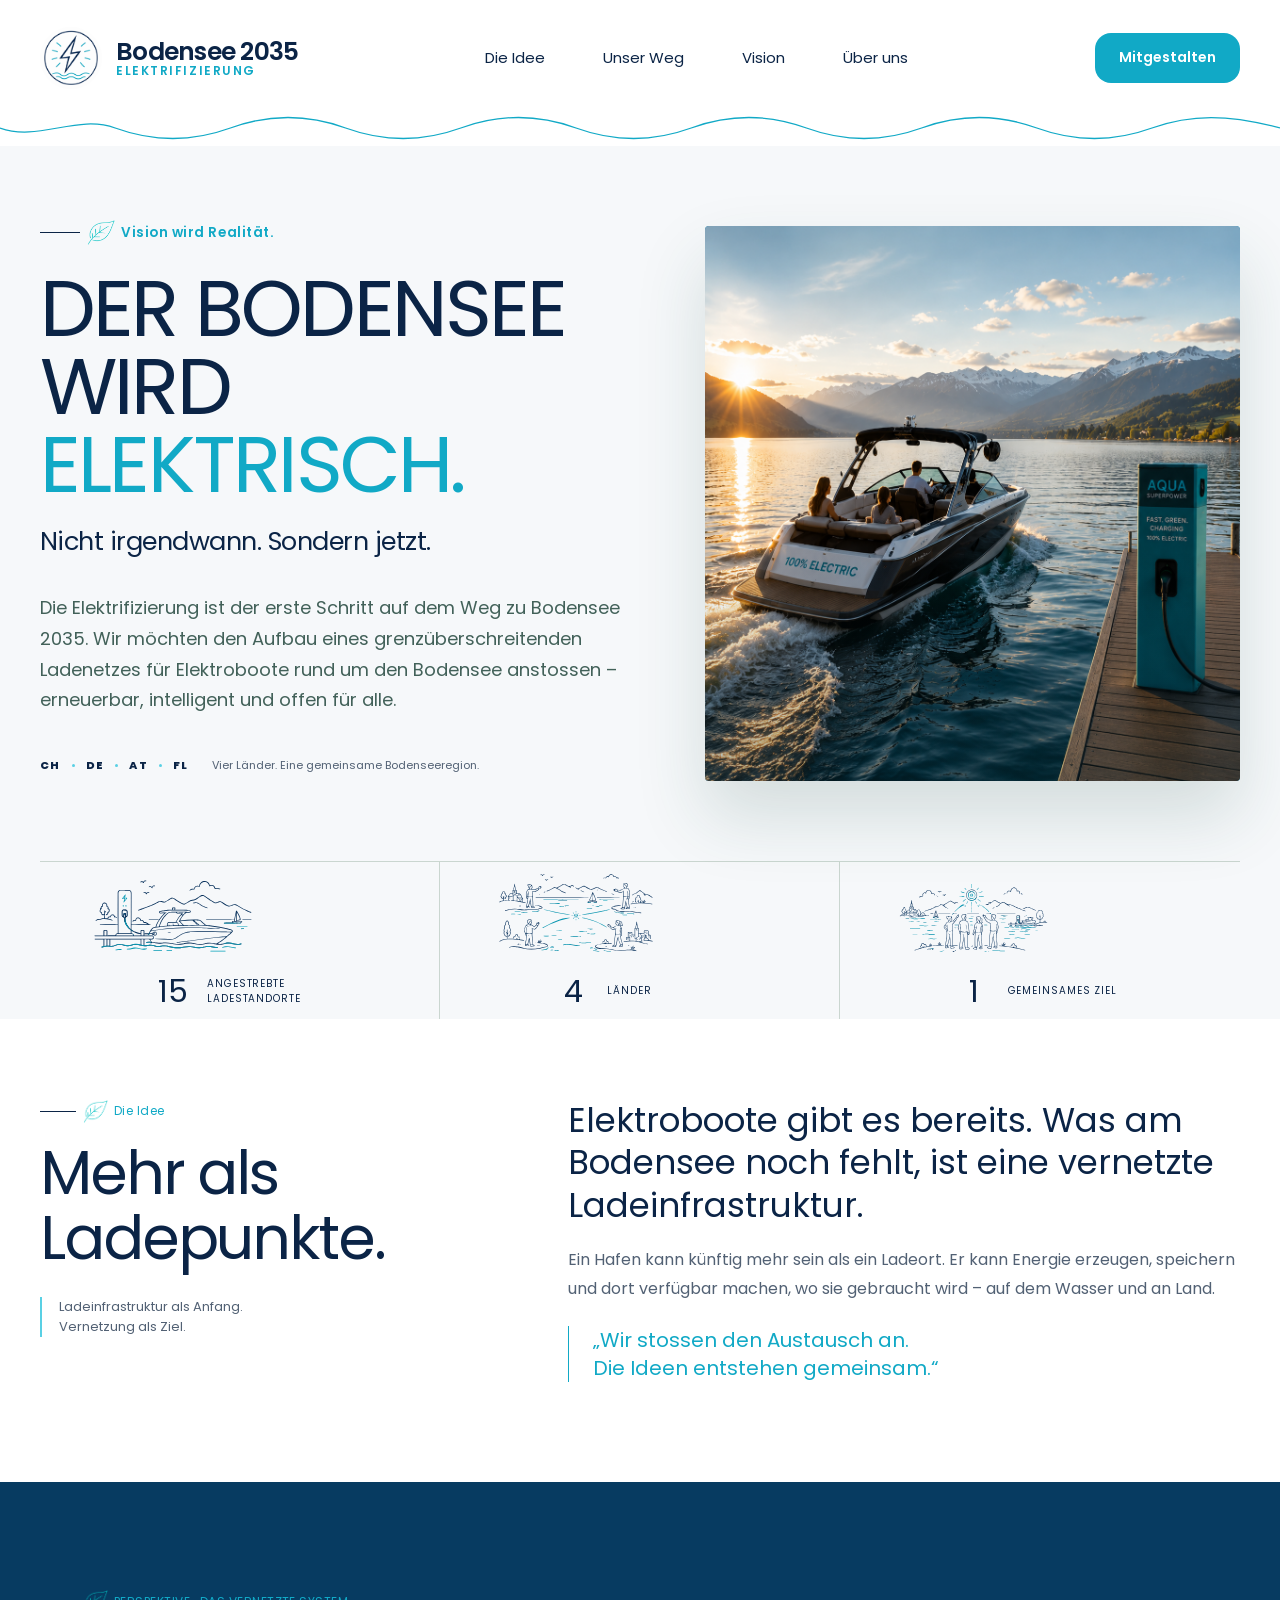
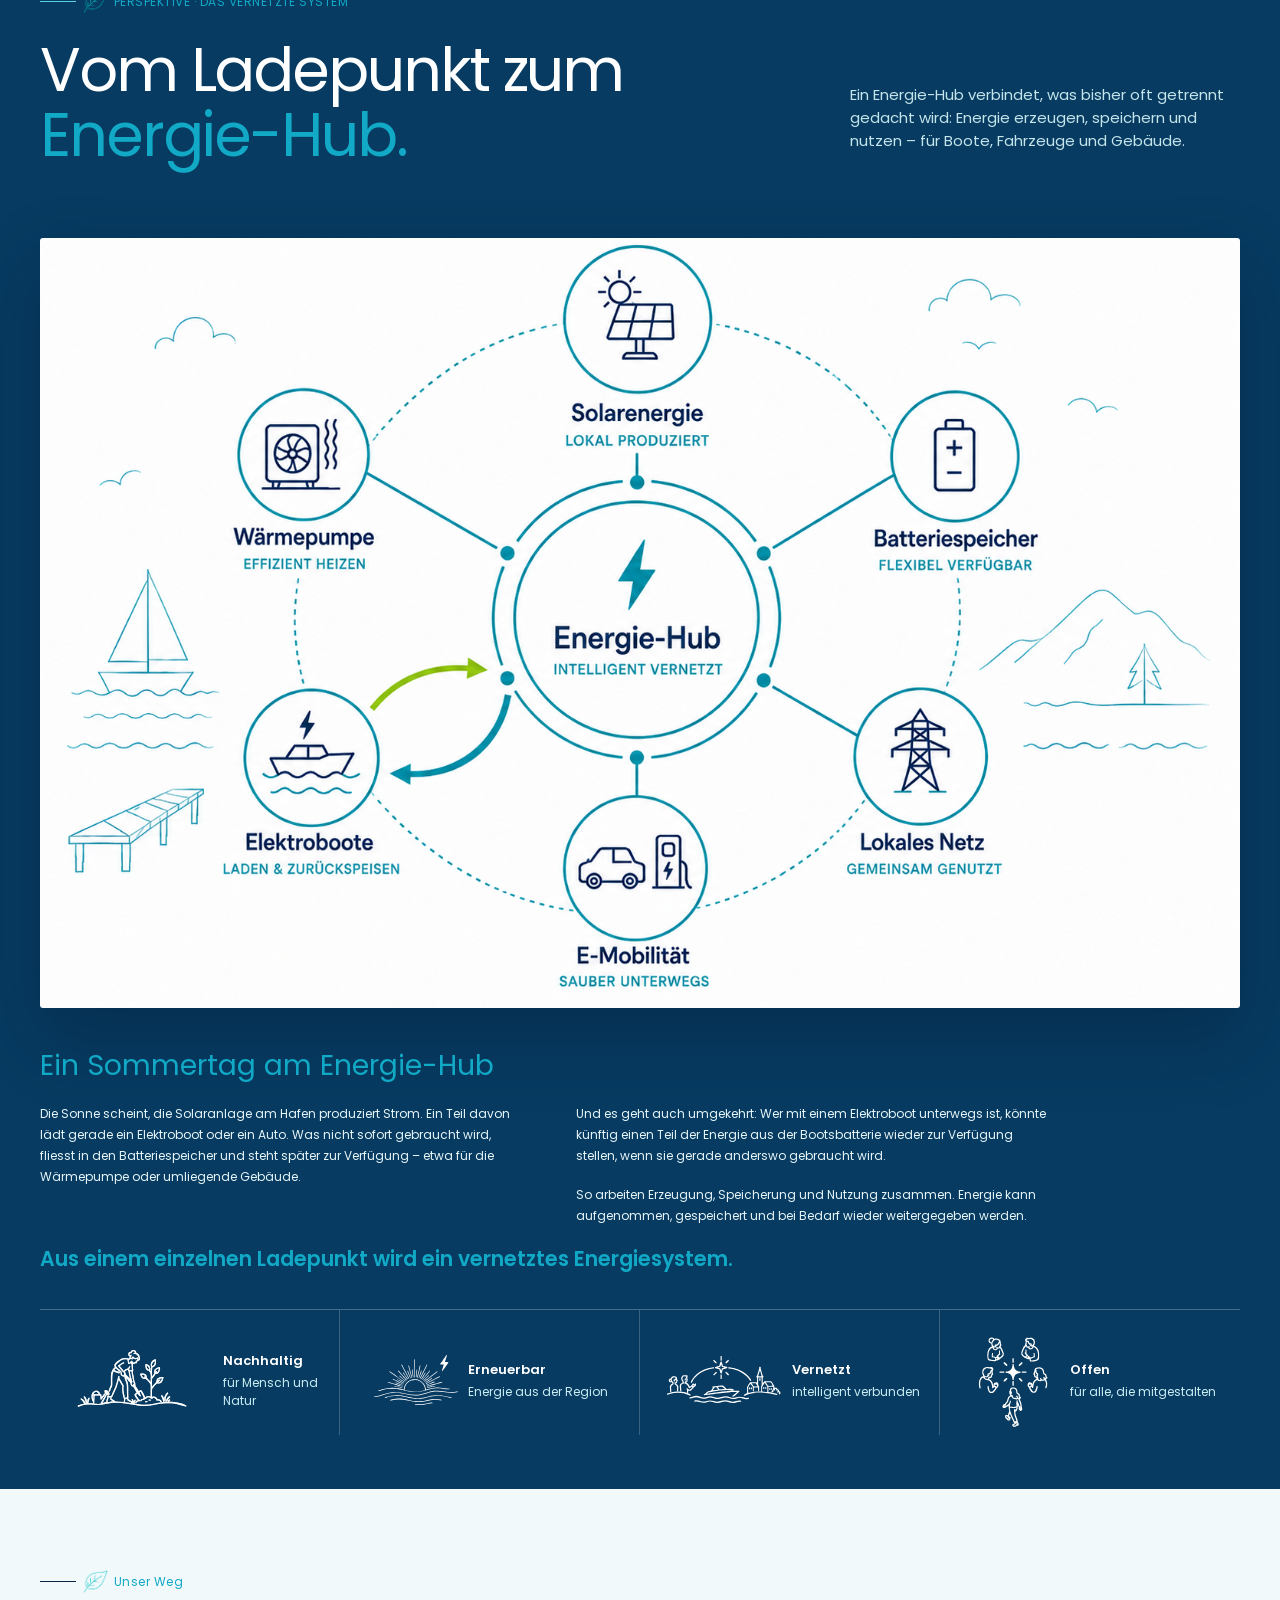
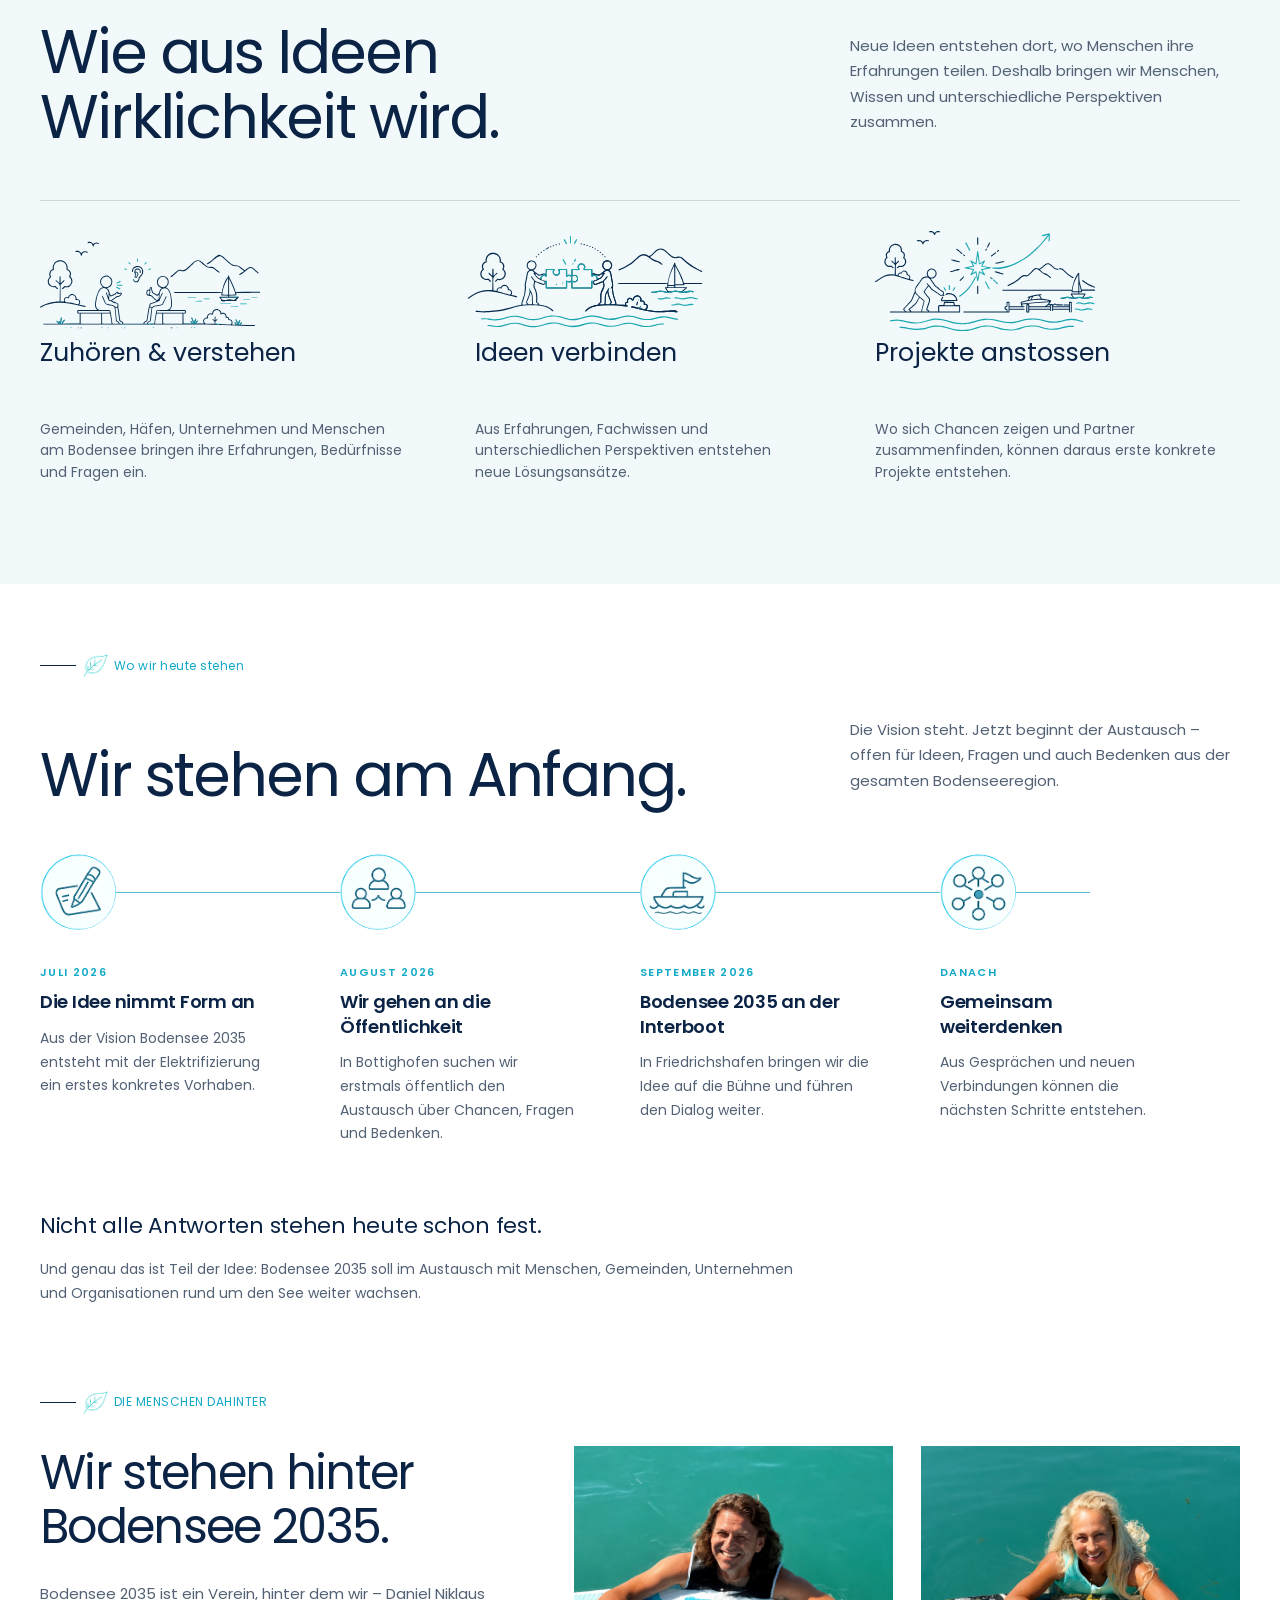
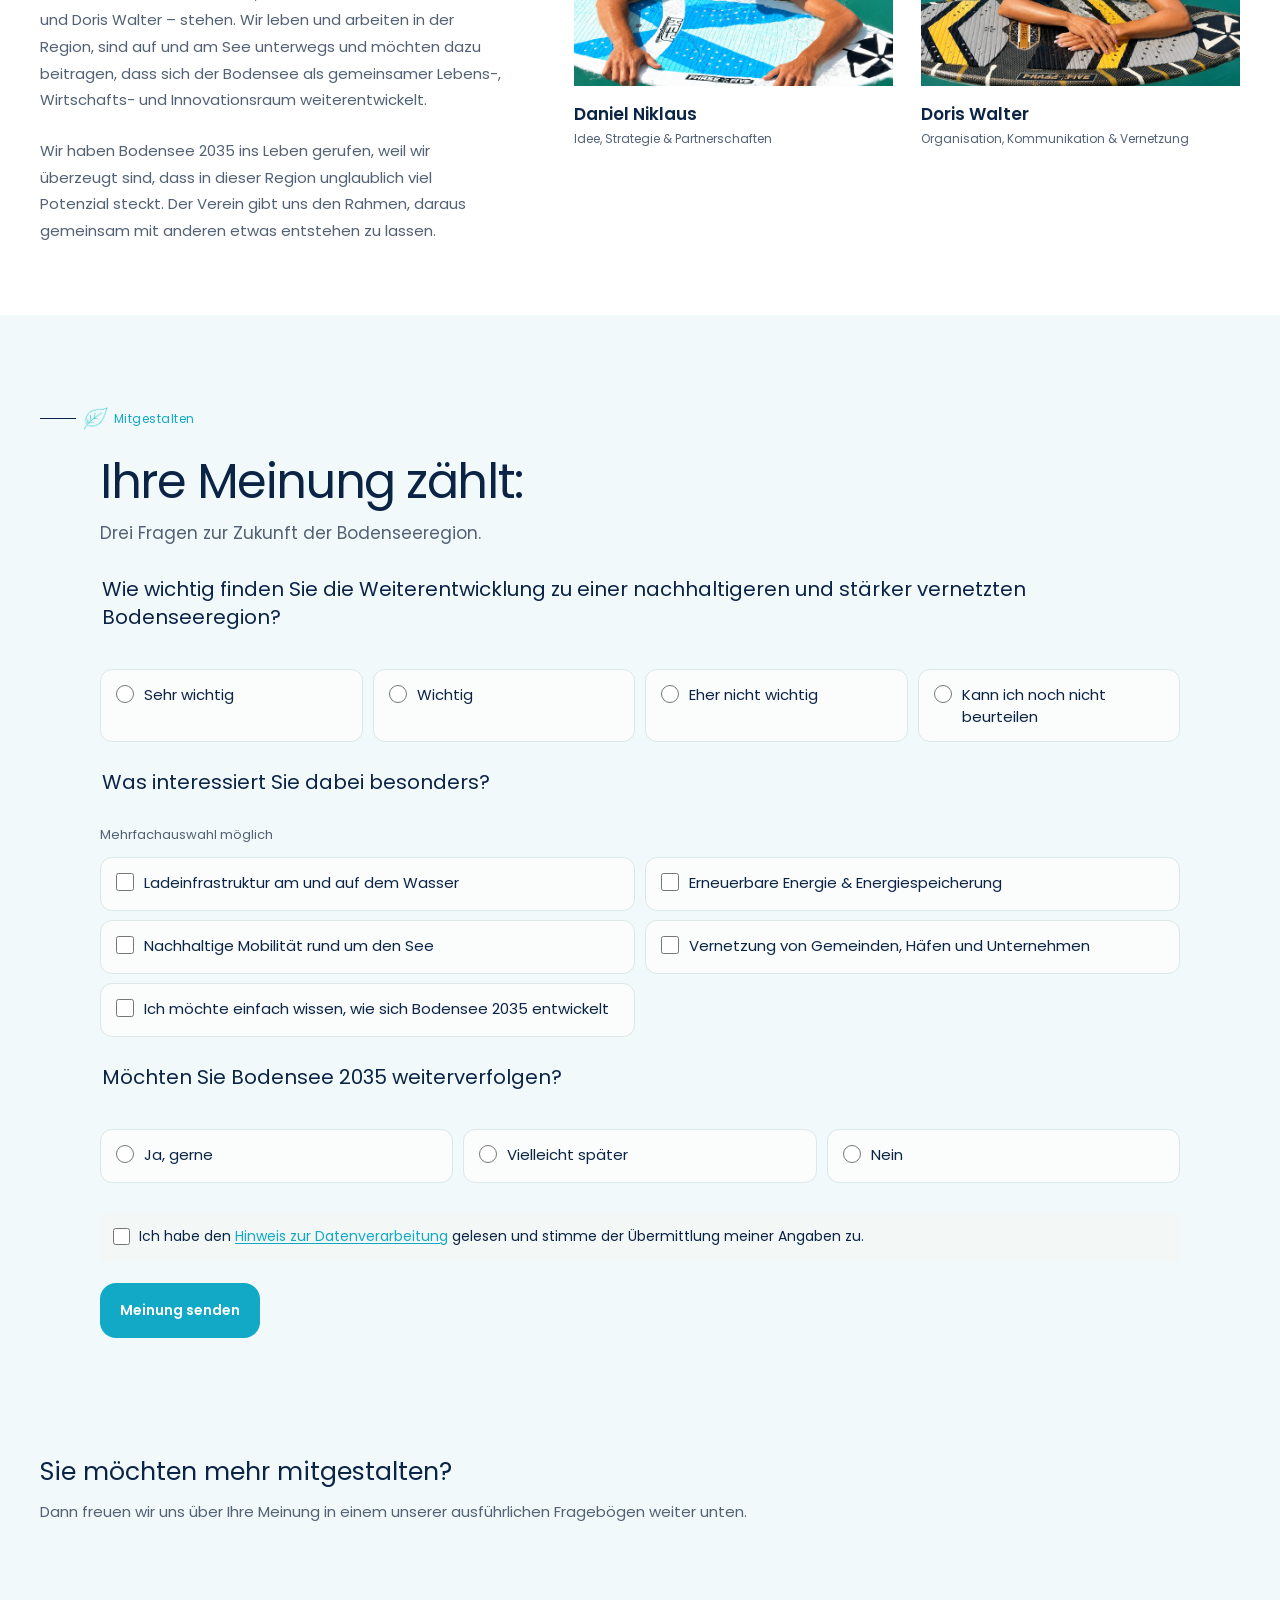
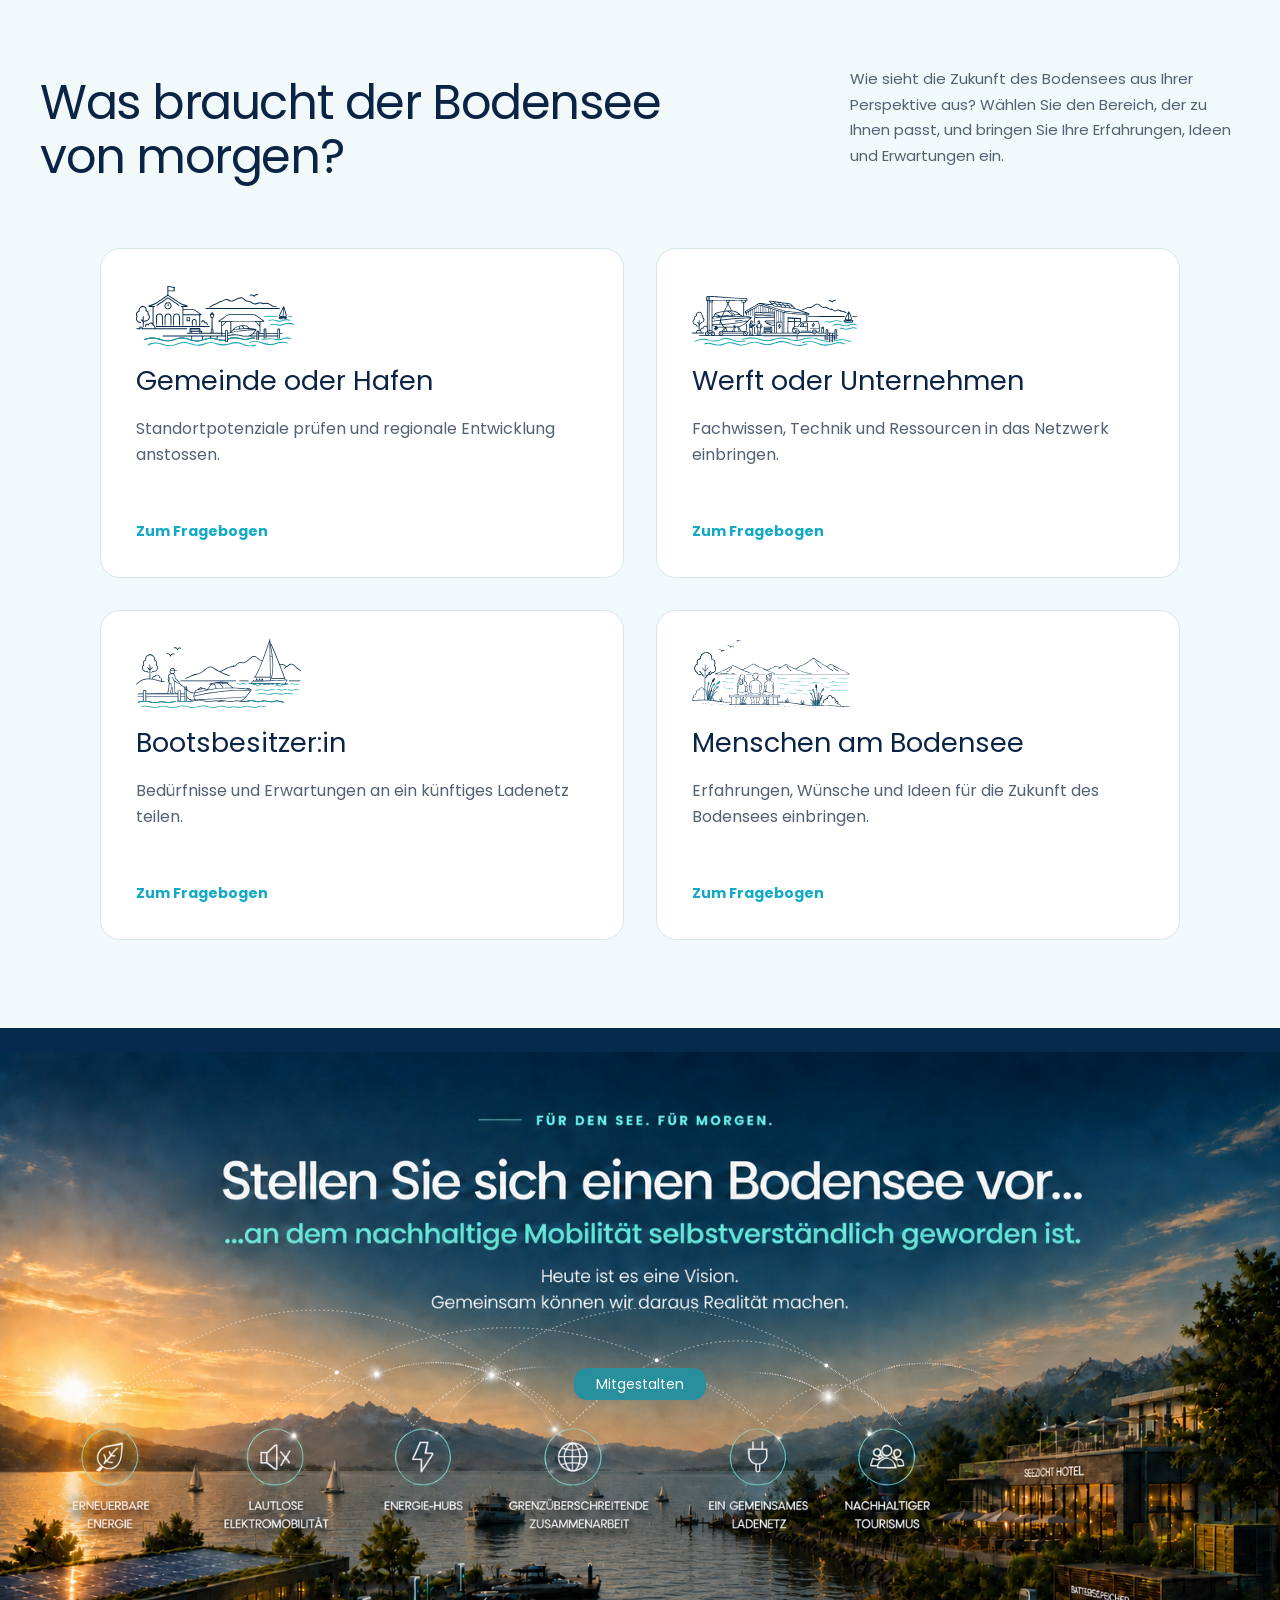
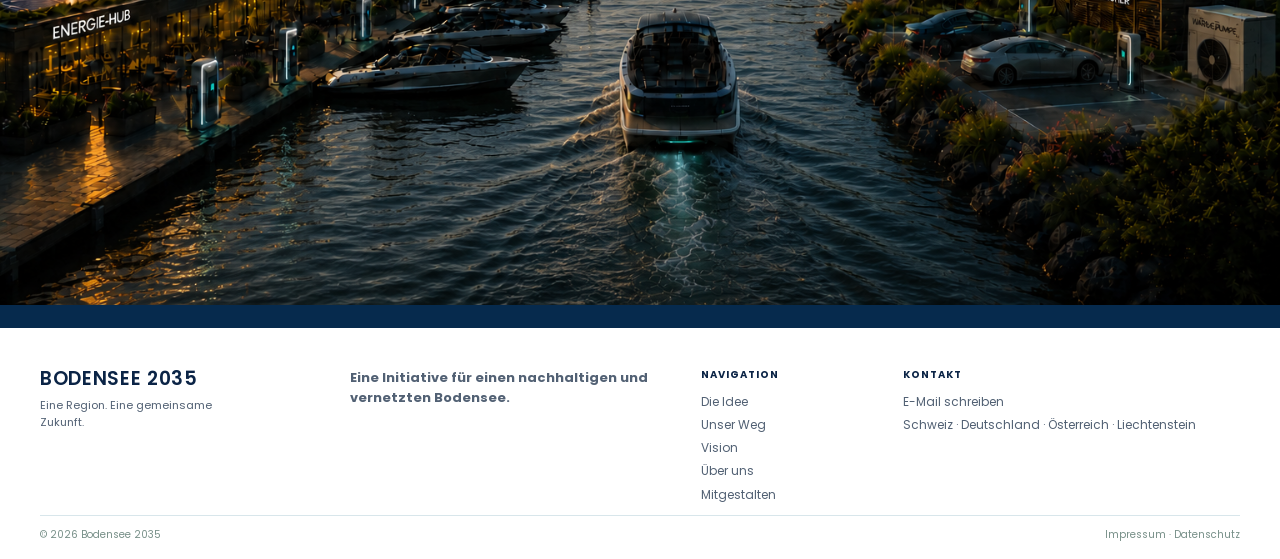
==== index.html @ fdf55bf0 "Add optimized multi-size favicon family" ====
<!doctype html>
<html lang="de">
  <head>
    <meta charset="utf-8" />
    <meta name="viewport" content="width=device-width, initial-scale=1" />
    <meta name="description" content="Bodensee 2035 – gemeinsam für ein grenzüberschreitendes, erneuerbares Ladenetz für Elektroboote." />
    <title>Bodensee 2035 | Elektrifizierung</title>
    <link rel="canonical" href="https://bodensee-2035.com/" />
    <link rel="icon" type="image/png" sizes="16x16" href="assets/favicon-16.png?v=final" />
    <link rel="icon" type="image/png" sizes="32x32" href="assets/favicon-32.png?v=final" />
    <link rel="icon" type="image/png" sizes="48x48" href="assets/favicon-48.png?v=final" />
    <link rel="shortcut icon" href="assets/favicon.ico?v=final" />
    <link rel="apple-touch-icon" sizes="180x180" href="assets/favicon-180.png?v=final" />
    <link rel="stylesheet" href="styles.css?v=scrollpfeil-kompakt" />
    <link rel="stylesheet" href="fine-tuning.css?v=achsen-feinkorrektur" />
    <style>
      .hub-scene .hub-benefits img { box-shadow:none; }
      .hub-benefits > span:first-child > img[src*="nachhaltig-fusszeile-2"] { height:109px; }
      @media(max-width:620px) {
        .hub-benefits > span:first-child > img[src*="nachhaltig-fusszeile-2"] { height:94px; }
      }
    </style>
    <script src="global.js?v=pfeil-mobile-frueher" defer></script>
    <script src="script.js?v=kurzfragebogen" defer></script>
  </head>
  <body>
    <header class="nav-wrap">
        <nav class="nav" aria-label="Hauptnavigation">
          <a class="brand header-brand" href="#top">
            <img class="header-logo-mark" src="assets/start-bild-blitz.png" alt="" />
            <span class="header-brand-copy"><strong>Bodensee 2035</strong><small>Elektrifizierung</small></span>
          </a>
          <div class="nav-links"><a href="#idee">Die Idee</a><a href="#weg">Unser Weg</a><a href="#vision">Vision</a><a href="#menschen">Über uns</a></div>
          <a class="button button-small header-cta" href="#mitgestalten">Mitgestalten</a>
        </nav>
    </header>
    <main>

      <section class="hero" id="top">
        <div class="container hero-grid">
          <div class="hero-copy">
            <p class="kicker hero-kicker"><span class="kicker-leaf-mark" aria-hidden="true"></span> Vision wird Realität.</p>
            <h1>Der Bodensee<br />wird <em>elektrisch.</em></h1>
            <p class="hero-claim">Nicht irgendwann. Sondern jetzt.</p>
            <p class="hero-lead">Die Elektrifizierung ist der erste Schritt auf dem Weg zu Bodensee 2035. Wir möchten den Aufbau eines grenzüberschreitenden Ladenetzes für Elektroboote rund um den Bodensee anstossen – erneuerbar, intelligent und offen für alle.</p>
            <div class="country-row"><span>CH</span><i></i><span>DE</span><i></i><span>AT</span><i></i><span>FL</span><b>Vier Länder. Eine gemeinsame Bodenseeregion.</b></div>
          </div>
          <div class="lake-art hero-photo"><img src="assets/bodensee-elektroboot.png" width="1135" height="1386" fetchpriority="high" alt="Elektroboot an einer Ladesäule vor der Bergkulisse des Bodensees" /></div>
        </div>
        <div class="hero-facts container">
          <div class="hero-fact-locations stat-item"><img class="stat-illustration" src="assets/15-ladestandorte.svg?v=1" alt="Elektroboot an einer Ladestation auf dem Bodensee" /><div class="hero-fact-copy stat-meta"><strong class="stat-number">15</strong><span class="stat-label">angestrebte Ladestandorte</span></div></div>
          <div class="hero-fact-countries stat-item"><img class="stat-illustration" src="assets/4-laender.svg?v=1" alt="Vier Länder rund um den Bodensee" /><div class="hero-fact-copy stat-meta"><strong class="stat-number">4</strong><span class="stat-label">Länder</span></div></div>
          <div class="hero-fact-goal stat-item"><img class="stat-illustration" src="assets/gemeinsames-ziel.svg?v=1" alt="Menschen mit einer gemeinsamen Vision für den Bodensee" /><div class="hero-fact-copy stat-meta"><strong class="stat-number">1</strong><span class="stat-label">gemeinsames Ziel</span></div></div>
        </div>
      </section>

      <section class="section intro snap-section" id="idee">
        <div class="container split">
          <div><p class="kicker"><span class="kicker-leaf-mark" aria-hidden="true"></span> Die Idee</p><h2>Mehr als<br />Ladepunkte.</h2><p class="side-note">Ladeinfrastruktur als Anfang. Vernetzung als Ziel.</p></div>
          <div class="big-copy">
            <p>Elektroboote gibt es bereits. Was am Bodensee noch fehlt, ist eine vernetzte Ladeinfrastruktur.</p>
            <p>Ein Hafen kann künftig mehr sein als ein Ladeort. Er kann Energie erzeugen, speichern und dort verfügbar machen, wo sie gebraucht wird – auf dem Wasser und an Land.</p>
            <blockquote>„Wir stossen den Austausch an.<br />Die Ideen entstehen gemeinsam.“</blockquote>
          </div>
        </div>
      </section>

      <section class="section network snap-section" id="vision">
        <div class="container">
          <p class="kicker light"><span class="kicker-leaf-mark" aria-hidden="true"></span> PERSPEKTIVE · DAS VERNETZTE SYSTEM</p>
          <div class="network-head"><h2>Vom Ladepunkt zum<br /><em>Energie-Hub.</em></h2><p>Ein Energie-Hub verbindet, was bisher oft getrennt gedacht wird: Energie erzeugen, speichern und nutzen – für Boote, Fahrzeuge und Gebäude.</p></div>
          <figure class="hub-scene">
            <img src="assets/energie-hub-bidirektional-final.png" width="1566" height="1005" loading="lazy" alt="Energie-Hub mit Solarenergie, Batteriespeicher, lokalem Netz, E-Mobilität, Elektrobooten und Wärmepumpe" />
            <div class="hub-explanation">
              <div class="hub-explanation-heading">
                <h3>Ein Sommertag am Energie-Hub</h3>
              </div>
              <div class="hub-explanation-columns">
                <div class="hub-explanation-copy hub-explanation-left">
                  <p>Die Sonne scheint, die Solaranlage am Hafen produziert Strom. Ein Teil davon lädt gerade ein Elektroboot oder ein Auto. Was nicht sofort gebraucht wird, fliesst in den Batteriespeicher und steht später zur Verfügung – etwa für die Wärmepumpe oder umliegende Gebäude.</p>
                </div>
                <div class="hub-explanation-copy hub-explanation-right">
                  <p>Und es geht auch umgekehrt: Wer mit einem Elektroboot unterwegs ist, könnte künftig einen Teil der Energie aus der Bootsbatterie wieder zur Verfügung stellen, wenn sie gerade anderswo gebraucht wird.</p>
                  <p>So arbeiten Erzeugung, Speicherung und Nutzung zusammen. Energie kann aufgenommen, gespeichert und bei Bedarf wieder weitergegeben werden.</p>
                </div>
              </div>
              <p class="hub-explanation-conclusion"><strong>Aus einem einzelnen Ladepunkt wird ein vernetztes Energiesystem.</strong></p>
            </div>
            <figcaption class="hub-benefits">
              <span><img class="hub-benefit-bold" src="assets/nachhaltig-fusszeile-2.svg?v=5" alt="" /><span><b>Nachhaltig</b><small>für Mensch und Natur</small></span></span>
              <span><img class="hub-benefit-bold" src="assets/erneuerbar-energie-region.svg?v=10" alt="" /><span><b>Erneuerbar</b><small>Energie aus der Region</small></span></span>
              <span><img class="hub-benefit-bold" src="assets/vernetzt-fusszeile-2.svg?v=1" alt="" /><span><b>Vernetzt</b><small>intelligent verbunden</small></span></span>
              <span><img class="hub-benefit-bold" src="assets/offen-kreis.svg?v=1" alt="" /><span><b>Offen</b><small>für alle, die mitgestalten</small></span></span>
            </figcaption>
          </figure>
        </div>
      </section>

      <section class="section process snap-section" id="weg">
        <div class="container">
          <p class="kicker"><span class="kicker-leaf-mark" aria-hidden="true"></span> Unser Weg</p>
          <div class="section-title"><h2>Wie aus Ideen<br />Wirklichkeit wird.</h2><p>Neue Ideen entstehen dort, wo Menschen ihre Erfahrungen teilen. Deshalb bringen wir Menschen, Wissen und unterschiedliche Perspektiven zusammen.</p></div>
          <div class="steps">
            <article><div class="step-icon"><img src="assets/zuhoeren-verstehen-direkt.svg?v=1" alt="" /></div><h3>Zuhören &amp; verstehen</h3><p>Gemeinden, Häfen, Unternehmen und Menschen am Bodensee bringen ihre Erfahrungen, Bedürfnisse und Fragen ein.</p></article>
            <article><div class="step-icon"><img src="assets/ideen-verbinden-direkt.svg?v=1" alt="" /></div><h3>Ideen verbinden</h3><p>Aus Erfahrungen, Fachwissen und unterschiedlichen Perspektiven entstehen neue Lösungsansätze.</p></article>
            <article><div class="step-icon"><img src="assets/projekte-anstossen-direkt.svg?v=1" alt="" /></div><h3>Projekte anstossen</h3><p>Wo sich Chancen zeigen und Partner zusammenfinden, können daraus erste konkrete Projekte entstehen.</p></article>
          </div>
        </div>
      </section>

      <section class="section current-status snap-section">
        <div class="container">
          <p class="kicker"><span class="kicker-leaf-mark" aria-hidden="true"></span> Wo wir heute stehen</p>
          <div class="section-title">
            <h2>Wir stehen am Anfang.</h2>
            <p>Die Vision steht. Jetzt beginnt der Austausch – offen für Ideen, Fragen und auch Bedenken aus der gesamten Bodenseeregion.</p>
          </div>
          <div class="status-timeline" aria-label="Zeitlicher Weg von Bodensee 2035">
            <ol class="status-timeline-list">
              <li>
                <span class="status-timeline-dot" aria-hidden="true"></span>
                <p class="status-timeline-date">JULI 2026</p>
                <h3>Die Idee nimmt Form an</h3>
                <p>Aus der Vision Bodensee 2035 entsteht mit der Elektrifizierung ein erstes konkretes Vorhaben.</p>
              </li>
              <li>
                <span class="status-timeline-dot" aria-hidden="true"></span>
                <p class="status-timeline-date">AUGUST 2026</p>
                <h3>Wir gehen an die Öffentlichkeit</h3>
                <p>In Bottighofen suchen wir erstmals öffentlich den Austausch über Chancen, Fragen und Bedenken.</p>
              </li>
              <li>
                <span class="status-timeline-dot" aria-hidden="true"></span>
                <p class="status-timeline-date">SEPTEMBER 2026</p>
                <h3>Bodensee 2035 an der Interboot</h3>
                <p>In Friedrichshafen bringen wir die Idee auf die Bühne und führen den Dialog weiter.</p>
              </li>
              <li>
                <span class="status-timeline-dot" aria-hidden="true"></span>
                <p class="status-timeline-date">DANACH</p>
                <h3>Gemeinsam weiterdenken</h3>
                <p>Aus Gesprächen und neuen Verbindungen können die nächsten Schritte entstehen.</p>
              </li>
            </ol>
          </div>
          <div class="status-timeline-closing">
            <p class="status-timeline-closing-lead">Nicht alle Antworten stehen heute schon fest.</p>
            <p class="status-timeline-closing-copy">Und genau das ist Teil der Idee: Bodensee 2035 soll im Austausch mit Menschen, Gemeinden, Unternehmen und Organisationen rund um den See weiter wachsen.</p>
          </div>
          <div class="people-behind snap-section" id="menschen">
            <p class="kicker"><span class="kicker-leaf-mark" aria-hidden="true"></span> DIE MENSCHEN DAHINTER</p>
            <div class="people-behind-grid">
              <div class="people-behind-copy">
                <h2>Wir stehen hinter Bodensee 2035.</h2>
                <p>Bodensee 2035 ist ein Verein, hinter dem wir – Daniel Niklaus und Doris Walter – stehen. Wir leben und arbeiten in der Region, sind auf und am See unterwegs und möchten dazu beitragen, dass sich der Bodensee als gemeinsamer Lebens-, Wirtschafts- und Innovationsraum weiterentwickelt.</p>
                <p>Wir haben Bodensee 2035 ins Leben gerufen, weil wir überzeugt sind, dass in dieser Region unglaublich viel Potenzial steckt. Der Verein gibt uns den Rahmen, daraus gemeinsam mit anderen etwas entstehen zu lassen.</p>
              </div>
              <div class="people-portraits">
                <figure>
                  <img src="assets/daniel-niklaus-bodensee-2035.png" width="1405" height="1120" loading="lazy" alt="Daniel Niklaus im Bodensee" />
                  <figcaption><strong>Daniel Niklaus</strong><span>Idee, Strategie &amp; Partnerschaften</span></figcaption>
                </figure>
                <figure>
                  <img src="assets/doris-walter-bodensee-2035.png" width="1448" height="1086" loading="lazy" alt="Doris Walter im Bodensee" />
                  <figcaption><strong>Doris Walter</strong><span>Organisation, Kommunikation &amp; Vernetzung</span></figcaption>
                </figure>
              </div>
            </div>
          </div>
        </div>
      </section>

      <section class="section participate snap-section" id="mitgestalten">
        <div class="container">
          <p class="kicker"><span class="kicker-leaf-mark" aria-hidden="true"></span> Mitgestalten</p>
          <div class="quick-feedback" id="meinung">
            <div class="quick-feedback-heading">
              <h2>Ihre Meinung zählt:</h2>
              <p>Drei Fragen zur Zukunft der Bodenseeregion.</p>
            </div>
            <form id="quick-feedback-form" novalidate>
              <div class="formspark-honeypot" aria-hidden="true"><label>Bitte nicht ausfüllen<input type="text" name="_honeypot" tabindex="-1" autocomplete="off" /></label></div>

              <fieldset class="quick-question">
                <legend>Wie wichtig finden Sie die Weiterentwicklung zu einer nachhaltigeren und stärker vernetzten Bodenseeregion?</legend>
                <div class="quick-options">
                  <label><input type="radio" name="frage_1_wichtigkeit" value="Sehr wichtig" required /><span>Sehr wichtig</span></label>
                  <label><input type="radio" name="frage_1_wichtigkeit" value="Wichtig" /><span>Wichtig</span></label>
                  <label><input type="radio" name="frage_1_wichtigkeit" value="Eher nicht wichtig" /><span>Eher nicht wichtig</span></label>
                  <label><input type="radio" name="frage_1_wichtigkeit" value="Kann ich noch nicht beurteilen" /><span>Kann ich noch nicht beurteilen</span></label>
                </div>
              </fieldset>

              <fieldset class="quick-question" id="quick-interests-group" aria-describedby="quick-interests-hint quick-interests-error">
                <legend>Was interessiert Sie dabei besonders?</legend>
                <p class="quick-hint" id="quick-interests-hint">Mehrfachauswahl möglich</p>
                <div class="quick-options quick-options-single">
                  <label><input type="checkbox" name="frage_2_interessen" value="Ladeinfrastruktur am und auf dem Wasser" /><span>Ladeinfrastruktur am und auf dem Wasser</span></label>
                  <label><input type="checkbox" name="frage_2_interessen" value="Erneuerbare Energie &amp; Energiespeicherung" /><span>Erneuerbare Energie &amp; Energiespeicherung</span></label>
                  <label><input type="checkbox" name="frage_2_interessen" value="Nachhaltige Mobilität rund um den See" /><span>Nachhaltige Mobilität rund um den See</span></label>
                  <label><input type="checkbox" name="frage_2_interessen" value="Vernetzung von Gemeinden, Häfen und Unternehmen" /><span>Vernetzung von Gemeinden, Häfen und Unternehmen</span></label>
                  <label><input type="checkbox" name="frage_2_interessen" value="Ich möchte einfach wissen, wie sich Bodensee 2035 entwickelt" /><span>Ich möchte einfach wissen, wie sich Bodensee 2035 entwickelt</span></label>
                </div>
                <p class="quick-field-error" id="quick-interests-error" role="alert" hidden>Bitte wählen Sie mindestens einen Bereich aus.</p>
              </fieldset>

              <fieldset class="quick-question">
                <legend>Möchten Sie Bodensee 2035 weiterverfolgen?</legend>
                <div class="quick-options quick-options-three">
                  <label><input type="radio" name="frage_3_weiterverfolgen" value="Ja, gerne" required /><span>Ja, gerne</span></label>
                  <label><input type="radio" name="frage_3_weiterverfolgen" value="Vielleicht später" /><span>Vielleicht später</span></label>
                  <label><input type="radio" name="frage_3_weiterverfolgen" value="Nein" /><span>Nein</span></label>
                </div>
                <div class="quick-email-panel" id="quick-email-panel" aria-hidden="true">
                  <div>
                    <label for="quick-email">Ihre E-Mail-Adresse</label>
                    <input type="email" id="quick-email" autocomplete="email" inputmode="email" placeholder="name@beispiel.ch" disabled />
                    <p>Wir informieren Sie ungefähr viermal pro Jahr über wichtige Entwicklungen und nächste Schritte. Die Anmeldung kann jederzeit widerrufen werden.</p>
                  </div>
                </div>
              </fieldset>

              <label class="consent quick-consent"><input type="checkbox" name="datenschutz-einwilligung" value="Ja" aria-describedby="quick-consent-error" /> <span>Ich habe den <a href="datenschutz.html">Hinweis zur Datenverarbeitung</a> gelesen und stimme der Übermittlung meiner Angaben zu.</span></label>
              <p class="consent-error" id="quick-consent-error" role="alert" hidden>Fast geschafft – bitte noch kurz den Datenschutzhinweis bestätigen.</p>
              <button class="button quick-submit" type="submit">Meinung senden</button>
              <p class="quick-submit-status" id="quick-submit-status" role="status" hidden></p>
            </form>

            <div class="quick-feedback-success" id="quick-feedback-success" tabindex="-1" hidden>
              <h3>Vielen Dank für Ihre Rückmeldung.</h3>
              <p>Ihre Meinung hilft uns, Bodensee 2035 Schritt für Schritt weiterzuentwickeln.</p>
            </div>
          </div>

          <div class="detailed-survey-transition">
            <h3>Sie möchten mehr mitgestalten?</h3>
            <p>Dann freuen wir uns über Ihre Meinung in einem unserer ausführlichen Fragebögen weiter unten.</p>
          </div>

          <div class="section-title detailed-surveys-heading"><h2>Was braucht der Bodensee<br />von morgen?</h2><p>Wie sieht die Zukunft des Bodensees aus Ihrer Perspektive aus? Wählen Sie den Bereich, der zu Ihnen passt, und bringen Sie Ihre Erfahrungen, Ideen und Erwartungen ein.</p></div>
          <div class="audience-grid" id="ausfuehrliche-frageboegen">
            <button type="button" data-survey="gemeinde"><span class="audience-icon"><img src="assets/icons/gemeinde-hafen-steg.svg?v=12" alt="" /></span><h3>Gemeinde oder Hafen</h3><p>Standortpotenziale prüfen und regionale Entwicklung anstossen.</p><b>Zum Fragebogen</b></button>
            <button type="button" data-survey="werft"><span class="audience-icon"><img src="assets/icons/werft-unternehmen-szene.svg?v=37" alt="" /></span><h3>Werft oder Unternehmen</h3><p>Fachwissen, Technik und Ressourcen in das Netzwerk einbringen.</p><b>Zum Fragebogen</b></button>
            <button type="button" data-survey="boot"><span class="audience-icon"><img src="assets/icons/bootsbesitzer-szene.svg?v=2" alt="" /></span><h3>Bootsbesitzer:in</h3><p>Bedürfnisse und Erwartungen an ein künftiges Ladenetz teilen.</p><b>Zum Fragebogen</b></button>
            <button type="button" data-survey="fan"><span class="audience-icon"><img src="assets/icons/menschen-bodensee-szene.svg?v=9" alt="" /></span><h3>Menschen am Bodensee</h3><p>Erfahrungen, Wünsche und Ideen für die Zukunft des Bodensees einbringen.</p><b>Zum Fragebogen</b></button>
          </div>
        </div>
      </section>

      <section class="section form-section" id="interesse" hidden>
        <div class="container form-wrap">
          <div class="form-intro">
            <p class="kicker"><span class="kicker-leaf-mark" aria-hidden="true"></span> Ihre Perspektive</p>
            <h2 id="survey-title" tabindex="-1"></h2>
            <p id="survey-intro"></p>
            <p class="duration">Dauer: ungefähr 3–5 Minuten</p>
            <button class="change" id="change-survey" type="button">← Andere Gruppe wählen</button>
          </div>
          <form id="survey-form" novalidate>
            <div class="formspark-honeypot" aria-hidden="true"><label>Bitte nicht ausfüllen<input type="text" name="_honeypot" tabindex="-1" autocomplete="off" /></label></div>
            <div id="survey-fields"></div>
            <fieldset class="survey-block contact-block">
              <legend><span id="contact-number"></span>Kontakt – freiwillig</legend>
              <div class="contact-box">
                <p>Nur ausfüllen, wenn wir Sie kontaktieren oder über den Projektverlauf informieren dürfen.</p>
                <p class="pilot-contact-hint" id="pilot-contact-hint" hidden>Sie interessieren sich für das Pilotprojekt?<br />Hinterlassen Sie uns gerne Ihre Kontaktdaten, damit wir Sie über die nächsten Schritte informieren können.</p>
                <div class="field-row"><label><span id="contact-name-label">Name / Organisation</span><input name="kontakt-name" /></label><label>Ort<input name="kontakt-ort" /></label></div>
                <div class="field-row"><label>E-Mail-Adresse<input type="email" name="kontakt-email" /></label><label>Telefon<input type="tel" name="kontakt-telefon" /></label></div>
              </div>
            </fieldset>
            <label class="consent"><input required type="checkbox" name="datenschutz-einwilligung" value="Ja" aria-describedby="consent-provider-note consent-error" /> Ich habe den Hinweis zur Datenverarbeitung gelesen und bin mit der Übermittlung dieser Angaben einverstanden.</label>
            <p class="consent-provider-note" id="consent-provider-note">Ihre Angaben werden zur Verarbeitung sicher an unseren Formulardienst Formspark übermittelt.</p>
            <p class="consent-error" id="consent-error" role="alert" hidden>Fast geschafft – bitte noch kurz den Datenschutzhinweis bestätigen.</p>
            <button class="button submit" type="submit">Rückmeldung senden</button>
            <p class="success" id="survey-status" role="status" hidden></p>
          </form>
        </div>
      </section>

      <section class="closing closing-image snap-section" id="schlussvision" aria-label="Vision für einen nachhaltig vernetzten Bodensee">
        <img src="assets/schlussbild-wasser-natuerlich.png" width="1536" height="1024" loading="lazy" alt="Vision eines nachhaltig vernetzten Bodensees mit erneuerbarer Energie, Elektromobilität und Energie-Hubs" />
        <svg class="closing-network" viewBox="0 0 1536 1024" aria-hidden="true">
          <g class="closing-network-lines">
            <path d="M130 452 Q230 350 330 452" />
            <path d="M130 452 Q320 280 510 452" />
            <path d="M130 452 Q390 190 688 452" />
            <path d="M330 452 Q420 350 510 452" />
            <path d="M330 452 Q620 230 909 452" />
            <path d="M510 452 Q600 345 688 452" />
            <path d="M510 452 Q780 185 1065 452" />
            <path d="M688 452 Q800 340 909 452" />
            <path d="M688 452 Q880 260 1065 452" />
            <path d="M909 452 Q990 360 1065 452" />
          </g>
          <g class="closing-network-nodes">
            <circle cx="172" cy="418" r="2.2" />
            <circle cx="423" cy="392" r="2.2" />
            <circle cx="629" cy="405" r="2.2" />
            <circle cx="787" cy="378" r="2.2" />
            <circle cx="980" cy="384" r="2.2" />
          </g>
        </svg>
        <a class="closing-image-button" href="#mitgestalten">Mitgestalten</a>
      </section>

    </main>
    <footer id="footer">
        <div class="container footer-grid">
          <a class="footer-wordmark" href="#top"><strong>BODENSEE 2035</strong><small>Eine Region. Eine gemeinsame Zukunft.</small></a>
          <p><strong>Eine Initiative für einen nachhaltigen und vernetzten Bodensee.</strong></p>
          <div><b>Navigation</b><a href="#idee">Die Idee</a><a href="#weg">Unser Weg</a><a href="#schlussvision">Vision</a><a href="#menschen">Über uns</a><a href="#mitgestalten">Mitgestalten</a></div>
          <div><b>Kontakt</b><a href="mailto:info@elektrifizierung-bodensee.ch">E-Mail schreiben</a><span>Schweiz · Deutschland · Österreich · Liechtenstein</span></div>
        </div>
        <div class="container footer-bottom"><span>© 2026 Bodensee 2035</span><span><a href="impressum.html">Impressum</a> · <a href="datenschutz.html">Datenschutz</a></span></div>
    </footer>
    <button class="scroll-top" type="button" aria-label="Nach oben scrollen" hidden><svg class="scroll-top-mark" viewBox="0 0 46 62" aria-hidden="true"><path class="scroll-top-line" d="M21 60 C29 52 29 44 22 38 C17 33 17 28 20.5 23" /><path class="scroll-top-head-main" d="M7.5 27 C15.4 25.3 21.3 15.5 23 4 C20.1 14.8 14.8 20.2 9.8 21.8 Z" /><path class="scroll-top-head-light" d="M23 5 C24.3 12.7 27.2 18.8 31.7 21.7" /></svg></button>
  </body>
</html>
---- styles.css ----
﻿@import "tailwindcss";

:root{--ink:#062a4d;--green:#008ca3;--green2:#00a3b8;--mint:#d9f4f7;--cream:#eef9fb;--white:#fff;--muted:#4d6f80;--line:#c9e3e8;--orange:#17a9bd;--max:1200px}
*{box-sizing:border-box}html{scroll-behavior:smooth}body{margin:0;color:var(--ink);background:#fff;font-family:Arial,Helvetica,sans-serif;line-height:1.55}a{text-decoration:none;color:inherit}.container{width:min(var(--max),calc(100% - 48px));margin:auto}.nav-wrap{position:absolute;z-index:20;top:0;left:0;right:0}.nav{height:106px;width:min(var(--max),calc(100% - 48px));margin:auto;display:flex;align-items:center;justify-content:space-between;border-bottom:1px solid rgba(7,94,80,.15)}.brand{display:flex;align-items:center;gap:11px;font-size:12px;font-weight:800;line-height:1.1;letter-spacing:.04em;text-transform:uppercase}.brand-mark{width:43px;height:43px;border-radius:50%;display:grid;place-items:center;background:var(--green);color:white;font:800 12px/1 Arial;border:7px solid #bfe9dc;outline:1px solid var(--green)}.nav-links{display:flex;gap:40px;color:#244940;font-size:14px}.nav-links a:hover{color:var(--green2)}.button{display:inline-flex;align-items:center;gap:26px;border:0;border-radius:3px;background:var(--green);color:#fff;padding:17px 20px;font-weight:700;font-size:14px;cursor:pointer;transition:.2s}.button span{font-size:20px;line-height:1}.button:hover{background:#03483e;transform:translateY(-2px)}.button-small{padding:13px 18px;gap:18px}.kicker{display:flex;align-items:center;gap:12px;text-transform:uppercase;font-weight:800;letter-spacing:.18em;font-size:11px;color:var(--green);margin:0 0 24px}.kicker>span{display:block;width:35px;height:1px;background:currentColor}.hero{min-height:950px;position:relative;overflow:hidden;background:var(--cream);padding-top:106px}.hero-grid{display:grid;grid-template-columns:1fr .9fr;gap:70px;align-items:center;min-height:715px}.hero-copy{position:relative;z-index:3}.hero h1,.section h2,.closing h2{font-family:Georgia,'Times New Roman',serif;font-weight:400;line-height:.94;letter-spacing:-.055em;margin:0}.hero h1{font-size:clamp(66px,7.4vw,116px)}em{font-weight:400;color:var(--green2)}.hero-lead{font-size:18px;color:#426159;max-width:620px;margin:34px 0 0;line-height:1.7}.actions{display:flex;align-items:center;gap:33px;margin-top:38px}.text-link{font-size:13px;font-weight:700;border-bottom:1px solid #aabbb5;padding:12px 0}.text-link span{margin-left:25px}.country-row{display:flex;align-items:center;gap:11px;margin-top:55px;font-size:11px;font-weight:800;letter-spacing:.12em}.country-row i{width:3px;height:3px;border-radius:50%;background:var(--orange)}.country-row b{font-weight:400;color:var(--muted);letter-spacing:0;margin-left:12px}.lake-art{height:555px;position:relative;overflow:hidden;background:linear-gradient(#d8f0e9 0 50%,#70b9ad 50%);border-radius:55% 55% 8px 8px;box-shadow:0 35px 70px rgba(34,78,67,.16)}.sun{position:absolute;width:110px;height:110px;border-radius:50%;background:#f4d9a5;right:65px;top:70px}.mountains{position:absolute;left:-5%;width:110%;clip-path:polygon(0 80%,14% 38%,25% 68%,43% 20%,58% 67%,72% 38%,88% 69%,100% 43%,100% 100%,0 100%)}.mountains.back{height:225px;top:160px;background:#96c2b5}.mountains.front{height:220px;top:215px;background:#508f82}.water{position:absolute;left:0;right:0;bottom:0;height:230px;background:linear-gradient(#5eafa4,#146f62)}.water:after{content:"";position:absolute;inset:24px 0;background:repeating-linear-gradient(0deg,transparent 0 46px,rgba(255,255,255,.24) 47px 48px)}.boat{position:absolute;z-index:2;width:180px;height:43px;background:#f9f6ef;left:25%;bottom:183px;border-radius:5px 8px 40px 30px;box-shadow:0 14px 20px #164f4560}.boat:before{content:"";position:absolute;width:75px;height:36px;left:34px;top:-33px;background:#f9f6ef;border-radius:8px 15px 0 0}.boat span{position:absolute;z-index:2;left:72px;top:7px;color:var(--orange)}.charge-card{position:absolute;z-index:3;left:25px;bottom:23px;right:25px;background:#fff;padding:18px;display:flex;align-items:center;gap:12px;box-shadow:0 12px 35px #0a443a3d}.charge-card div{display:flex;flex-direction:column}.charge-card strong{font-size:12px}.charge-card small{color:var(--muted);font-size:10px}.charge-card>b{margin-left:auto;color:var(--green);font-size:15px}.pulse{width:30px;height:30px;border-radius:50%;background:#c8eadf;border:9px solid #e8f6f1}.location-tag{position:absolute;right:20px;top:20px;background:#ffffffd9;padding:10px 13px;font-size:9px;text-transform:uppercase;letter-spacing:.1em}.location-tag strong{font-size:10px}.hero-orbit{position:absolute;border:1px solid #85b6a8;border-radius:50%}.orbit-one{width:620px;height:620px;right:-300px;top:60px}.orbit-two{width:780px;height:780px;right:-370px;top:-20px}.hero-facts{height:129px;border-top:1px solid #cad6d0;display:grid;grid-template-columns:repeat(3,1fr) 1.4fr;align-items:center}.hero-facts div{display:flex;align-items:center;gap:13px;border-right:1px solid #cad6d0}.hero-facts strong{font:400 39px Georgia;color:var(--green)}.hero-facts span{max-width:90px;font-size:11px;line-height:1.35;text-transform:uppercase;letter-spacing:.09em}.hero-facts p{text-align:right;color:var(--muted);font-size:13px}.section{padding:125px 0}.split{display:grid;grid-template-columns:.78fr 1.22fr;gap:100px}.section h2,.closing h2{font-size:clamp(54px,6.2vw,90px)}.side-note{border-left:2px solid var(--orange);padding-left:17px;color:var(--muted);font-size:13px;max-width:210px;margin-top:40px}.big-copy>p:first-child{font:400 clamp(27px,3vw,42px)/1.25 Georgia;margin-top:0;color:#173e35}.big-copy>p:nth-child(2){font-size:16px;color:var(--muted);line-height:1.8;max-width:700px}.big-copy blockquote{margin:47px 0 0;padding:22px 0 22px 30px;border-left:1px solid var(--green);font:italic 23px/1.4 Georgia;color:var(--green)}.network{background:var(--green);color:white;overflow:hidden}.kicker.light{color:#bde9dc}.network-head,.section-title{display:flex;justify-content:space-between;align-items:flex-end;gap:60px}.network-head p,.section-title>p{width:390px;color:#b8d1ca;font-size:15px}.network-map{position:relative;height:520px;margin-top:75px}.network-map:before,.network-map:after{content:"";position:absolute;left:50%;top:50%;translate:-50% -50%;border:1px solid #ffffff28;border-radius:50%;width:520px;height:360px}.network-map:after{width:820px;height:500px}.hub{position:absolute;z-index:2;width:170px;height:170px;border-radius:50%;background:#0b6859;border:1px solid #ffffff33;display:flex;flex-direction:column;align-items:center;justify-content:center;text-align:center}.hub span{font-size:28px;color:#c4eddf;margin-bottom:10px}.hub b{font:400 16px Georgia}.hub small{font-size:9px;color:#9dc7bc;margin-top:5px;text-transform:uppercase;letter-spacing:.1em}.hub.core{width:205px;height:205px;background:#eff7f2;color:var(--green);left:50%;top:50%;translate:-50% -50%;box-shadow:0 0 0 22px #ffffff0c}.hub.core span{color:var(--orange)}.hub.h1{left:8%;top:4%}.hub.h2{right:8%;top:4%}.hub.h3{left:15%;bottom:0}.hub.h4{right:15%;bottom:0}.process{background:#f8f7f3}.section-title>p{color:var(--muted);line-height:1.7}.steps{display:grid;grid-template-columns:repeat(3,1fr);margin-top:75px;border-top:1px solid #cdd9d3}.steps article{padding:42px 35px;border-right:1px solid #cdd9d3;position:relative}.steps article:first-child{padding-left:0}.steps article:last-child{border-right:0}.steps article>span{font:italic 13px Georgia;color:var(--orange)}.step-icon{font-size:32px;margin:50px 0 30px;color:var(--green)}.steps h3,.audience-grid h3{font:400 25px Georgia;margin:0 0 16px}.steps p,.audience-grid p{color:var(--muted);font-size:14px}.participate{background:white}.audience-grid{display:grid;grid-template-columns:repeat(4,1fr);margin-top:65px;border:1px solid var(--line)}.audience-grid button{font:inherit;color:inherit;text-align:left;background:white;border:0;border-right:1px solid var(--line);padding:34px;min-height:330px;cursor:pointer;transition:.2s}.audience-grid button:last-child{border:0}.audience-grid button:hover{background:#f1f8f4;transform:translateY(-6px);box-shadow:0 15px 30px #173e3517}.audience-icon{display:grid;place-items:center;width:48px;height:48px;border-radius:50%;background:#dff1eb;color:var(--green);font-size:22px;margin-bottom:42px}.audience-grid b{display:block;margin-top:35px;font-size:12px;color:var(--green)}.audience-grid b i{float:right;font-style:normal;font-size:18px}.form-section{background:#edf5f1}.form-wrap{display:grid;grid-template-columns:.75fr 1.25fr;gap:80px}.form-intro h2{font-size:50px}.form-intro>p:not(.kicker){color:var(--muted);line-height:1.8}.change{border:0;background:none;color:var(--green);font-weight:700;padding:0;margin-top:25px;cursor:pointer}.form-wrap form{background:white;padding:45px;box-shadow:0 22px 60px #173e3515}.form-wrap label{display:grid;gap:8px;font-size:12px;font-weight:700;margin-bottom:20px}.field-row{display:grid;grid-template-columns:1fr 1fr;gap:18px}.form-wrap input,.form-wrap textarea{font:inherit;border:1px solid #cbd9d3;padding:13px;background:#fbfcfb;outline:none}.form-wrap input:focus,.form-wrap textarea:focus{border-color:var(--green);box-shadow:0 0 0 3px #0b756315}.form-wrap fieldset{border:0;padding:10px 0 20px;margin:0}.form-wrap legend{font-size:12px;font-weight:700;margin-bottom:12px}.checks{display:grid;grid-template-columns:1fr 1fr;gap:8px}.checks label,.consent{display:flex!important;align-items:center;gap:9px!important;font-weight:400!important}.checks input,.consent input{width:17px;height:17px;accent-color:var(--green)}.submit{margin-top:5px}.success{background:#ddf2e9;color:#075e50;padding:14px;font-weight:700;font-size:13px}.closing{text-align:center;background:#0d5147;color:white;padding:125px 0;position:relative;overflow:hidden}.closing .kicker{justify-content:center}.closing h2 em{color:#b9e8da}.closing>div>p:not(.kicker){color:#b6cdc7;max-width:540px;margin:30px auto}.button-light{background:#fff;color:var(--green);margin-top:18px}.button-light:hover{background:#d9eee7}.closing:before{content:"";position:absolute;width:780px;height:780px;border:1px solid #ffffff15;border-radius:50%;left:50%;top:50%;translate:-50% -50%}.closing .container{position:relative}.footer-grid{display:grid;grid-template-columns:1fr 1.3fr .65fr 1fr;gap:55px;padding:75px 0}.footer-grid>p{color:var(--muted);font-size:13px;max-width:250px}.footer-grid>div{display:flex;flex-direction:column;gap:10px;font-size:12px;color:var(--muted)}.footer-grid>div b{color:var(--ink);text-transform:uppercase;letter-spacing:.1em;font-size:10px;margin-bottom:8px}.footer-bottom{border-top:1px solid var(--line);padding:20px 0 35px;display:flex;justify-content:space-between;font-size:10px;color:#789089}

/* Dezentes Einrasten an den grossen inhaltlichen Kapiteln. */
html { scroll-snap-type: y proximity; scroll-behavior: smooth; }
.snap-section { scroll-snap-align: start; scroll-snap-stop: normal; scroll-margin-top: 28px; }

@media (max-width:620px) {
  html { scroll-snap-type: none; }
}

@media (prefers-reduced-motion:reduce) {
  html { scroll-behavior: auto; }
  *,*::before,*::after { scroll-behavior:auto!important; animation-duration:.01ms!important; animation-iteration-count:1!important; transition-duration:.01ms!important; }
}

:where(a,button,input,textarea,select):focus-visible {
  outline:3px solid #17a9bd;
  outline-offset:3px;
}

.closing.closing-image.snap-section { scroll-margin-top:0; }
@media(max-width:900px){.nav-links{display:none}.hero{min-height:auto}.hero-grid{grid-template-columns:1fr;padding-top:120px}.lake-art{height:480px}.hero-facts{margin-top:60px}.split,.form-wrap{grid-template-columns:1fr;gap:45px}.network-head,.section-title{align-items:flex-start;flex-direction:column}.network-head p,.section-title>p{width:auto}.audience-grid{grid-template-columns:1fr 1fr}.audience-grid button:nth-child(2){border-right:0}.audience-grid button{border-bottom:1px solid var(--line)}.footer-grid{grid-template-columns:1fr 1fr}.steps article{padding:30px 20px}.network-map{scale:.8;margin-inline:-12%}}
@media(max-width:620px){.container,.nav{width:min(100% - 32px,var(--max))}.nav{height:82px}.button-small{font-size:0;gap:0}.button-small span{font-size:20px}.hero{padding-top:82px}.hero-grid{padding-top:70px;gap:45px}.hero h1{font-size:55px}.hero-lead{font-size:16px}.actions{align-items:flex-start;flex-direction:column;gap:15px}.country-row{margin-top:38px}.lake-art{height:390px}.hero-facts{height:auto;grid-template-columns:repeat(3,1fr);padding:25px 0}.hero-facts div{display:block}.hero-facts strong{font-size:29px}.hero-facts span{display:block;font-size:8px}.hero-facts p{display:none}.section{padding:80px 0}.section h2,.closing h2{font-size:49px}.big-copy>p:first-child{font-size:26px}.network-map{height:660px;scale:1;margin:40px 0 0}.network-map:before,.network-map:after{display:none}.hub{width:140px;height:140px}.hub.core{width:180px;height:180px}.hub.h1{left:0;top:0}.hub.h2{right:0;top:0}.hub.h3{left:0;bottom:0}.hub.h4{right:0;bottom:0}.steps{grid-template-columns:1fr}.steps article,.steps article:first-child{border-right:0;border-bottom:1px solid var(--line);padding:30px 0}.step-icon{margin:20px 0}.audience-grid{grid-template-columns:1fr}.audience-grid button{border-right:0}.form-wrap form{padding:25px}.field-row,.checks{grid-template-columns:1fr}.footer-grid{grid-template-columns:1fr;gap:25px}.footer-bottom{gap:15px}.closing{padding:85px 0}}

.duration{display:inline-block!important;background:#dcefe8;color:var(--green)!important;padding:8px 12px;border-radius:2px;font-size:11px!important;font-weight:700}.survey-block{border-top:1px solid var(--line)!important;padding:30px 0!important}.survey-block:first-child{border-top:0!important;padding-top:0!important}.survey-block legend{font:400 20px/1.35 Georgia!important;color:var(--ink);width:100%;display:flex;gap:13px}.survey-block legend>span{font:italic 11px Arial;color:var(--orange);padding-top:7px}.survey-options{display:grid;grid-template-columns:1fr 1fr;gap:8px 12px}.survey-options label{display:flex;align-items:flex-start;gap:10px;padding:10px 12px;margin:0;border:1px solid #e1e8e4;background:#fbfcfb;font-weight:400;font-size:13px;cursor:pointer}.survey-options label:hover{border-color:#8cb6aa;background:#f2f8f5}.survey-options input,.consent input{width:17px;height:17px;accent-color:var(--green);flex:0 0 auto;margin:2px 0 0}.survey-matrix{overflow-x:auto;border:1px solid var(--line)}.matrix-head,.matrix-row{display:grid;grid-template-columns:minmax(210px,1fr) 120px 120px;align-items:center;min-width:500px}.matrix-head{background:#edf5f1;color:var(--green)}.matrix-head b{padding:10px;font-size:10px;text-align:center}.matrix-head b:first-child{text-align:left}.matrix-row{border-top:1px solid var(--line)}.matrix-row strong{padding:11px;font-size:12px}.matrix-row label{display:grid;place-items:center;margin:0;padding:10px;border-left:1px solid var(--line)}.matrix-row input{width:17px;height:17px;accent-color:var(--green)}.survey-text{margin-top:14px!important}.contact-block>p{font-size:12px;color:var(--muted);margin-top:0}.consent{display:flex!important;align-items:flex-start;gap:9px!important;font-weight:400!important;font-size:11px!important;background:#f3f7f5;padding:13px}.success{background:#fff4d8;color:#725410}.survey-options input,.matrix-row input,.consent input{padding:0}
@media(max-width:620px){.survey-options{grid-template-columns:1fr}.form-intro h2{font-size:42px}.matrix-head,.matrix-row{grid-template-columns:minmax(185px,1fr) 105px 105px}}
.hero-photo{border-radius:4px;background:#1f7fae}.hero-photo>img{width:100%;height:100%;display:block;object-fit:cover;object-position:38% center}.hero-photo:after{content:"";position:absolute;inset:0;background:linear-gradient(180deg,transparent 58%,rgba(4,40,52,.3));pointer-events:none}.hero-photo .charge-card,.hero-photo .location-tag{z-index:2}@media(max-width:620px){.hero-photo>img{object-position:34% center}.hero-photo .location-tag{display:none}}
.hero-photo>img{object-position:left center}@media(max-width:620px){.hero-photo>img{object-position:left center}}
@font-face{font-family:Poppins;src:url('assets/fonts/poppins-400.ttf') format('truetype');font-weight:400;font-style:normal;font-display:swap}@font-face{font-family:Poppins;src:url('assets/fonts/poppins-600.ttf') format('truetype');font-weight:600;font-style:normal;font-display:swap}@font-face{font-family:Poppins;src:url('assets/fonts/poppins-700.ttf') format('truetype');font-weight:700;font-style:normal;font-display:swap}@font-face{font-family:Poppins;src:url('assets/fonts/poppins-800.ttf') format('truetype');font-weight:800;font-style:normal;font-display:swap}
body,.button,input,textarea,select{font-family:Poppins,Arial,sans-serif}.hero h1,.section h2,.closing h2,.form-intro h2,.big-copy>p:first-child,.big-copy blockquote,.hub b,.steps h3,.audience-grid h3,.survey-block legend{font-family:Poppins,Arial,sans-serif}.hero h1,.section h2,.closing h2,.form-intro h2{font-weight:800;letter-spacing:-.045em}.big-copy>p:first-child{font-weight:600;color:var(--ink)}.big-copy blockquote{font-weight:500;font-style:normal;color:var(--green)}.network{background:#073b61}.closing{background:#052d50}.process{background:#f1f9fb}.form-section{background:#e9f7fa}.audience-icon{background:#d9f4f7}.step-icon-02 i,.step-icon-02 b,.step-icon-02:after{background:#f1f9fb}.network-head p{color:#c4e5eb}.closing>div>p:not(.kicker){color:#c7e2e7}.hero-photo{background:#1689bd}.form-wrap form{box-shadow:0 22px 60px rgba(6,42,77,.1)}
.hero h1,.section h2,.closing h2,.form-intro h2{font-family:"Arial Narrow","Aptos Narrow",Impact,sans-serif;font-weight:800;font-stretch:condensed;letter-spacing:-.035em;line-height:.98}.hero h1{text-transform:uppercase}.hero h1 em,.closing h2 em{font-style:normal;font-weight:inherit}.button,.text-link{gap:0}.step-icon{width:62px;height:62px;border:1.5px solid var(--green);border-radius:50%;position:relative;margin:42px 0 28px;color:var(--green);font-size:0}.step-icon-01:before{content:"";position:absolute;width:24px;height:24px;border:1.5px solid currentColor;border-radius:50%;inset:0;margin:auto}.step-icon-01:after{content:"";position:absolute;width:7px;height:7px;background:currentColor;border-radius:50%;inset:0;margin:auto}.step-icon-02:before{content:"";position:absolute;width:31px;height:1.5px;background:currentColor;left:14px;top:30px;transform:rotate(-24deg)}.step-icon-02 i,.step-icon-02 b{position:absolute;width:10px;height:10px;border:1.5px solid currentColor;border-radius:50%;background:#f8f7f3}.step-icon-02 i{left:12px;bottom:16px}.step-icon-02 b{right:12px;top:15px}.step-icon-02:after{content:"";position:absolute;width:8px;height:8px;border:1.5px solid currentColor;border-radius:50%;left:26px;top:26px;background:#f8f7f3}.step-icon-03:before{content:"✓";position:absolute;inset:0;display:grid;place-items:center;font:400 29px Arial;color:currentColor}@media(max-width:620px){.button-small{font-size:11px;padding:11px 13px}.step-icon{margin:20px 0}}
.hub-scene{margin:70px 0 0}.hub-scene img{display:block;width:100%;height:auto;border-radius:3px;box-shadow:0 30px 70px rgba(0,20,45,.3)}.hub-scene figcaption{display:grid;grid-template-columns:repeat(5,1fr);margin-top:22px;border-top:1px solid rgba(255,255,255,.25)}.hub-scene figcaption span{padding:16px 12px 0;border-right:1px solid rgba(255,255,255,.2);color:#d8f2f5;font-size:11px;font-weight:600;text-align:center}.hub-scene figcaption span:last-child{border-right:0}@media(max-width:620px){.hub-scene{margin-top:42px}.hub-scene figcaption{grid-template-columns:1fr 1fr}.hub-scene figcaption span{border-bottom:1px solid rgba(255,255,255,.15);padding:12px 8px}.hub-scene figcaption span:last-child{grid-column:1/-1}}
.hero-facts .hero-message{font-size:12px;font-weight:400;line-height:1.55}

[hidden]{display:none!important}
.step-icon img{width:100%;height:100%;display:block;object-fit:contain}
.survey-block.conditional-answer{animation:survey-in .25s ease-out}
@keyframes survey-in{from{opacity:0;transform:translateY(-8px)}to{opacity:1;transform:none}}

.hero h1,
.section h2,
.closing h2,
.form-intro h2,
.big-copy > p:first-child,
.big-copy blockquote,
.hub b,
.steps h3,
.audience-grid h3,
.survey-block legend {
  font-family: Poppins, Arial, sans-serif;
}

.hero h1,
.section h2,
.closing h2,
.form-intro h2 {
  font-weight: 800;
  letter-spacing: -0.045em;
}

@font-face {
  font-family: Poppins;
  src: url('assets/fonts/poppins-900.ttf') format('truetype');
  font-weight: 900;
  font-style: normal;
  font-display: swap;
}

:root {
  --ink: #0b2446;
  --green: #11a9c6;
  --green2: #11a9c6;
  --mint: #dff7fb;
  --cream: #f6f8fa;
  --muted: #526174;
  --line: #d8e6eb;
  --orange: #59d0e4;
}

.nav-wrap {
  height: 146px;
  overflow: hidden;
  background: rgba(255,255,255,.97);
  box-shadow: none;
}
.nav-wrap::after {
  content: "";
  position: absolute;
  left: 0;
  right: 0;
  bottom: 0;
  height: 42px;
  background: transparent url("data:image/svg+xml,%3Csvg xmlns='http://www.w3.org/2000/svg' viewBox='0 0 1200 42' preserveAspectRatio='none'%3E%3Cpath d='M0 24 C36 38 72 10 108 24 S180 38 216 24 S288 10 324 24 S396 38 432 24 S504 10 540 24 S612 38 648 24 S720 10 756 24 S828 38 864 24 S936 10 972 24 S1044 38 1080 24 S1152 10 1200 24' fill='none' stroke='%2311a9c6' stroke-width='1.25' vector-effect='non-scaling-stroke'/%3E%3C/svg%3E") center / 100% 100% no-repeat;
  pointer-events: none;
}
.nav {
  height: 116px;
  border-bottom: 0;
}
.header-brand {
  gap: 14px;
  text-transform: none;
}
.header-logo-mark {
  display: block;
  width: 62px;
  height: 62px;
  object-fit: cover;
  border-radius: 50%;
}
.header-brand-copy {
  display: flex;
  flex-direction: column;
  gap: 1px;
  line-height: 1;
}
.header-brand-copy strong {
  color: var(--ink);
  font-size: 25px;
  font-weight: 600;
  letter-spacing: -.03em;
}
.header-brand-copy small {
  color: var(--green);
  font-size: 12px;
  font-weight: 600;
  letter-spacing: .13em;
  text-transform: uppercase;
}
.nav-links { gap: 58px; color: var(--ink); font-size: 15px; }
.nav-links a { position: relative; padding: 15px 0; }
.nav-links a::after {
  content: "";
  position: absolute;
  left: 0;
  right: 0;
  bottom: 5px;
  height: 2px;
  border-radius: 2px;
  background: var(--green);
  transform: scaleX(0);
  transition: transform .2s ease;
}
.nav-links a:hover::after,.nav-links a:focus-visible::after { transform: scaleX(1); }
.header-cta {
  gap: 10px;
  border-radius: 999px;
  padding: 14px 24px;
}
.header-cta img {
  width: 25px;
  height: 25px;
  filter: brightness(0) invert(1);
}
.hero { padding-top: 146px; }
.kicker,
.hero-kicker,
.kicker.light {
  text-transform: none;
  color: var(--green2);
  font-size: 12px;
  line-height: 1.2;
  letter-spacing: .04em;
  font-weight: 500;
}
.hero-claim {
  margin: 22px 0 0;
  color: var(--ink);
  font-size: clamp(19px, 2vw, 27px);
  font-weight: 500;
  line-height: 1.25;
  letter-spacing: -.02em;
}
.hero-claim + .hero-lead { margin-top: 36px; }

.hero h1 {
  font-size: clamp(52px, 6.2vw, 92px);
  font-weight: 500;
  line-height: .98;
  letter-spacing: -.035em;
}
.section h2,.closing h2 {
  font-size: clamp(40px, 4.7vw, 68px);
  font-weight: 400;
  line-height: 1.08;
  letter-spacing: -.035em;
}
.form-intro h2 {
  font-size: clamp(34px, 4vw, 48px);
  font-weight: 400;
  line-height: 1.12;
  letter-spacing: -.03em;
}
.network-head h2 em,.closing h2 em {
  font-weight: 400;
  font-style: normal;
}
.big-copy > p:first-child { font-weight: 400; }
.steps h3,.audience-grid h3 { font-weight: 400; }
.survey-block legend { font-weight: 500; }
.brand-mark img { width:24px; height:24px; display:block; }
.footer-logo-mark { width:48px; height:48px; display:block; object-fit:contain; }
.footer-brand { text-transform:none; align-items:center!important; }
.footer-brand-copy { display:flex; flex-direction:column; gap:2px; line-height:1.15; }
.footer-brand-copy strong { color:var(--ink); font-size:12px; font-weight:600; letter-spacing:0; }
.footer-brand-copy small { color:var(--green2); font-size:10px; font-weight:500; letter-spacing:.04em; text-transform:none; }
.closing.closing-image { position:relative; height:100svh; min-height:680px; padding:0; background:#062a4d; overflow:hidden; }
.closing.closing-image::before { display:none; }
.closing-image > img { display:block; width:100%; height:100%; object-fit:contain; object-position:center; }
.closing-image-button { position:absolute; left:50%; top:39.5%; translate:-50% -50%; display:inline-flex; align-items:center; justify-content:center; min-width:132px; padding:9px 18px; border:0; border-radius:13px; background:#278f9d; color:#fff; font-size:14px; font-weight:500; line-height:1; box-shadow:none; transition:background-color 220ms ease; }
.footer-wordmark { display:flex; flex-direction:column; align-items:flex-start; gap:7px; }
.footer-wordmark strong { color:var(--ink); font-size:19px; font-weight:600; line-height:1.15; letter-spacing:.035em; }
.footer-wordmark small { max-width:190px; color:var(--muted); font-size:11px; font-weight:400; line-height:1.55; }
.closing-network { position:absolute; top:0; bottom:0; left:50%; width:auto; height:100%; aspect-ratio:3/2; translate:-50% 0; pointer-events:none; }
.closing-network-lines { fill:none; stroke:rgba(255,255,255,.78); stroke-width:.9; stroke-dasharray:1 4.1; stroke-linecap:round; }
.closing-network-nodes circle { fill:#fff; filter:drop-shadow(0 0 5px #fff) drop-shadow(0 0 9px rgba(255,255,255,.78)); }
.current-status { background:#fff; padding-bottom:40px; }
.status-timeline { margin-top:76px; }
.status-timeline-list {
  position:relative;
  display:grid;
  grid-template-columns:repeat(4,minmax(0,1fr));
  list-style:none;
  margin:0;
  padding:0;
}
.status-timeline-list::before {
  content:"";
  position:absolute;
  z-index:0;
  top:38px;
  left:0;
  right:12.5%;
  height:1px;
  background:var(--green2);
  opacity:.72;
}
.status-timeline-list li {
  position:relative;
  z-index:1;
  min-width:0;
  padding:101px 34px 0 0;
}
.status-timeline-dot {
  position:absolute;
  top:0;
  left:0;
  width:76px;
  height:76px;
  border:0;
  border-radius:50%;
  background-color:#fff;
  background-image:url("assets/timeline-icons.png");
  background-repeat:no-repeat;
  background-size:663px 442px;
  overflow:hidden;
}
.status-timeline-list li:nth-child(1) .status-timeline-dot { background-position:-58px -161px; }
.status-timeline-list li:nth-child(2) .status-timeline-dot { background-position:-207px -161px; }
.status-timeline-list li:nth-child(3) .status-timeline-dot { background-position:-356px -161px; }
.status-timeline-list li:nth-child(4) .status-timeline-dot { background-position:-504px -161px; }
.status-timeline-date {
  margin:0 0 11px;
  color:var(--green2);
  font-size:11px;
  font-weight:600;
  line-height:1.2;
  letter-spacing:.12em;
}
.status-timeline-list h3 {
  margin:0 0 12px;
  max-width:230px;
  color:var(--ink);
  font-size:18px;
  font-weight:600;
  line-height:1.35;
  letter-spacing:-.015em;
}
.status-timeline-list li>p:last-child {
  max-width:235px;
  margin:0;
  color:var(--muted);
  font-size:14px;
  line-height:1.7;
}
.status-timeline-closing {
  margin:64px 0 32px;
}
.status-timeline-closing-lead {
  max-width:650px;
  margin:0;
  color:var(--ink);
  font-size:clamp(19px,1.7vw,23px);
  font-weight:400;
  line-height:1.5;
  letter-spacing:-.012em;
}
.status-timeline-closing-copy {
  max-width:760px;
  margin:15px 0 0;
  color:var(--muted);
  font-size:14px;
  font-weight:400;
  line-height:1.7;
}
.people-behind { margin-top:96px; }
.people-behind>.kicker { margin-bottom:32px; }
.people-behind-grid {
  display:grid;
  grid-template-columns:minmax(0,.82fr) minmax(0,1.18fr);
  gap:72px;
  align-items:start;
}
.people-behind-copy h2 {
  max-width:520px;
  margin:0;
  color:var(--ink);
  font-size:clamp(34px,3.7vw,52px);
  font-weight:400;
  line-height:1.12;
  letter-spacing:-.035em;
}
.people-behind-copy p {
  max-width:540px;
  margin:28px 0 0;
  color:var(--muted);
  font-size:15px;
  line-height:1.78;
}
.people-portraits {
  display:grid;
  grid-template-columns:repeat(2,minmax(0,1fr));
  gap:28px;
}
.people-portraits figure { min-width:0; margin:0; }
.people-portraits img {
  display:block;
  width:100%;
  height:auto;
  aspect-ratio:4/3;
  object-fit:cover;
  object-position:center center;
}
.people-portraits figcaption { display:flex; flex-direction:column; gap:5px; margin-top:17px; }
.people-portraits strong { color:var(--ink); font-size:17px; font-weight:600; line-height:1.35; }
.people-portraits span { color:var(--muted); font-size:12px; line-height:1.55; }
.people-behind-closing {
  max-width:700px;
  margin:34px 0 0;
  color:var(--ink);
  font-size:18px;
  font-weight:400;
  line-height:1.65;
}
@media(max-width:700px) {
  .status-timeline { margin-top:58px; }
  .status-timeline-list { display:block; padding:0 0 28px; }
  .status-timeline-list::before { display:none; }
  .status-timeline-list li { min-height:158px; padding:8px 0 54px 100px; }
  .status-timeline-list li:last-child { padding-bottom:34px; }
  .status-timeline-list li::after { content:""; position:absolute; z-index:-1; top:38px; bottom:-38px; left:37.5px; width:1px; background:var(--green2); opacity:.72; }
  .status-timeline-list li:last-child::after { bottom:auto; height:40px; }
  .status-timeline-dot { top:0; left:0; }
  .status-timeline-list h3,.status-timeline-list li>p:last-child { max-width:none; }
  .status-timeline-closing { margin-top:38px; }
  .people-behind { margin-top:72px; }
  .people-behind-grid { grid-template-columns:1fr; gap:42px; }
  .people-behind-copy h2 { font-size:36px; }
  .people-portraits { grid-template-columns:1fr; gap:38px; }
  .people-portraits img { aspect-ratio:4/3; }
  .people-behind-closing { margin-top:30px; font-size:16px; }
}
.closing-image-button:hover { background:#2ca3b0; transform:none; }

@media(max-width:620px) {
  .closing.closing-image { height:auto; min-height:0; }
  .closing-image > img { width:100%; height:auto; object-fit:initial; }
  .closing-network { inset:0; width:100%; height:100%; aspect-ratio:auto; translate:0 0; }
  .closing-image-button { min-width:96px; padding:7px 12px; border-radius:9px; font-size:10px; }
}

/* Gemeinsame Achse fuer die drei illustrierten Kennzahlen. */
.hero .hero-kicker {
  font-size:13.5px;
  font-weight:600;
}
.hero .hero-kicker > .kicker-leaf-mark {
  width:75px;
  height:27px;
  flex-basis:75px;
}
.hero .hero-kicker > .kicker-leaf-mark::after {
  width:28px;
  height:28px;
}

.hero-facts {
  height:158px;
}
.hero-facts > .stat-item {
  --stat-number-width:52px;
  --stat-label-width:125px;
  --stat-illustration-height:76px;
  display:grid;
  grid-template-columns:minmax(0,1fr) var(--stat-number-width) var(--stat-label-width) minmax(0,1fr);
  grid-template-rows:82px auto;
  column-gap:8px;
  row-gap:18px;
  align-items:center;
  justify-content:stretch;
  padding:10px 20px 8px;
}
.hero-facts > .hero-fact-countries { --stat-illustration-height:82px; }
.hero-facts > .hero-fact-goal { --stat-illustration-height:72px; }
.hero-facts > .stat-item > .stat-illustration {
  grid-column:2;
  grid-row:1;
  align-self:end;
  justify-self:center;
  width:auto;
  height:var(--stat-illustration-height);
  max-width:none;
  max-height:none;
  object-fit:contain;
}
.hero-facts > .stat-item > .stat-meta {
  grid-column:2 / 4;
  grid-row:2;
  display:grid;
  grid-template-columns:var(--stat-number-width) var(--stat-label-width);
  column-gap:8px;
  align-items:center;
  justify-content:start;
  width:auto;
  border:0;
}
.hero-facts .stat-number {
  width:var(--stat-number-width);
  min-width:0;
  text-align:center;
}
.hero-facts .stat-label {
  width:auto;
  max-width:var(--stat-label-width);
}

@media(min-width:621px) and (max-width:900px) {
  .hero-facts { height:148px; }
  .hero-facts > .stat-item {
    --stat-number-width:44px;
    --stat-label-width:92px;
    --stat-illustration-height:68px;
    grid-template-rows:74px auto;
    row-gap:15px;
    padding-inline:8px;
  }
  .hero-facts > .hero-fact-countries { --stat-illustration-height:74px; }
  .hero-facts > .hero-fact-goal { --stat-illustration-height:65px; }
  .hero-facts .stat-number { font-size:28px; }
  .hero-facts .stat-label { font-size:9px; }
}

@media(max-width:620px) {
  .hero .hero-kicker { font-size:13px; }
  .hero .hero-kicker > .kicker-leaf-mark {
    width:72px;
    height:26px;
    flex-basis:72px;
  }
  .hero .hero-kicker > .kicker-leaf-mark::after {
    width:27px;
    height:27px;
  }
  .hero-facts { height:auto; }
  .hero-facts > .stat-item {
    --stat-number-width:42px;
    --stat-label-width:145px;
    --stat-illustration-height:88px;
    grid-template-columns:var(--stat-number-width) minmax(0,var(--stat-label-width));
    grid-template-rows:94px auto;
    column-gap:8px;
    row-gap:16px;
    justify-content:center;
    min-height:176px;
    padding:18px 12px 16px;
  }
  .hero-facts > .hero-fact-countries { --stat-illustration-height:94px; }
  .hero-facts > .hero-fact-goal { --stat-illustration-height:84px; }
  .hero-facts > .stat-item > .stat-illustration {
    grid-column:1;
    max-width:72vw;
  }
  .hero-facts > .stat-item > .stat-meta {
    grid-column:1 / 3;
    grid-template-columns:var(--stat-number-width) minmax(0,var(--stat-label-width));
  }
}

@media (min-width:621px) and (max-height:679px) {
  .closing.closing-image { height:auto; min-height:0; }
  .closing-image > img { width:100%; height:auto; object-fit:initial; }
  .closing-network { inset:0; width:100%; height:100%; aspect-ratio:auto; translate:0 0; }
}

.step-icon {
  overflow: hidden;
  display: grid;
  place-items: center;
  background: transparent;
  margin-top: 8px;
  width: 78px;
  height: 78px;
  border: 0;
}
.step-icon::before,.step-icon::after,.step-icon i,.step-icon b { display:none!important; }
.step-icon img {
  display:block;
  width:100%;
  height:100%;
  object-fit:contain;
}
.step-icon img.pilot-step-icon {
  transform: scale(2.35);
  filter: drop-shadow(0 0 .45px #001d3d);
}
.step-icon-02 img,.step-icon-03 img { width:100%; height:100%; }
.audience-icon img { width:30px; height:30px; display:block; }
.audience-grid button[data-survey="gemeinde"] .audience-icon img { width:40px; height:40px; mix-blend-mode:multiply; }
.audience-grid button[data-survey="boot"] .audience-icon img { width:44px; height:44px; }
.audience-grid button[data-survey="werft"] .audience-icon img { width:40px; height:40px; mix-blend-mode:multiply; }
.audience-grid button[data-survey="fan"] .audience-icon img { width:40px; height:40px; }
.audience-grid button[data-survey="fan"] .audience-icon img { mix-blend-mode:multiply; }

.hero-facts {
  align-items: stretch;
}
.hero-facts > div {
  min-width: 0;
  align-items: center;
  padding-right: 24px;
}
.hero-facts strong {
  width: 52px;
  flex: 0 0 52px;
  font-family: Poppins,Arial,sans-serif;
  font-size: 31px;
  font-weight: 400;
  line-height: 1;
  text-align: center;
}
.hero-facts span {
  max-width: 125px;
  min-height: 32px;
  display: flex;
  align-items: center;
  font-size: 10px;
  line-height: 1.45;
}
.hero-facts p {
  align-self: center;
  margin: 0;
}
.hero-facts > .hero-fact-locations,
.hero-facts > .hero-fact-countries,
.hero-facts > .hero-fact-goal {
  flex-direction:column;
  justify-content:center;
  gap:9px;
  padding:12px 20px 10px;
}
.hero-fact-locations > img,
.hero-fact-countries > img,
.hero-fact-goal > img {
  display:block;
  width:auto;
  height:auto;
  max-width:100%;
  max-height:76px;
  object-fit:contain;
}
.hero-fact-copy {
  display:flex;
  align-items:center;
  justify-content:center;
  gap:8px;
  width:100%;
  position:relative;
  z-index:2;
  flex:0 0 auto;
}
.hero-fact-copy strong {
  width:52px;
  flex:0 0 52px;
  font-size:31px;
  color:inherit;
}
.hero-fact-copy span {
  max-width:125px;
  min-height:32px;
  font-size:10px;
  line-height:1.45;
  font-weight:400;
}
.button { border-radius: 16px; font-weight: 600; }
.button:hover { background: #0b2446; }
.actions { gap: 38px; }
.hero-link {
  position: relative;
  padding: 10px 0;
  color: var(--ink);
  font-size: 14px;
  font-weight: 500;
  transition: color .2s ease;
}
.hero-link::after {
  content: "";
  position: absolute;
  left: 0;
  right: 0;
  bottom: 4px;
  height: 1px;
  background: var(--green);
  transform: scaleX(0);
  transform-origin: left;
  transition: transform .2s ease;
}
.hero-link:hover,.hero-link:focus-visible { color: var(--green); }
.hero-link:hover::after,.hero-link:focus-visible::after { transform: scaleX(1); }
.audience-grid button,.form-wrap form,.cta-box { border-radius: 20px; }
.audience-grid button:hover { box-shadow: 0 8px 24px rgba(0,0,0,.08); }
.audience-grid button {
  display: grid;
  grid-template-rows: 48px 96px minmax(76px,1fr) auto;
  align-items: start;
  row-gap: 16px;
}
.audience-grid .audience-icon,
.audience-grid h3,
.audience-grid p,
.audience-grid b { margin: 0; }
.audience-grid h3 { line-height:1.25; }
.audience-grid b { align-self: end; }
.kicker > .kicker-leaf-mark {
  display: inline-flex;
  align-items: center;
  flex: 0 0 68px;
  width: 68px;
  height: 24px;
  background-color: transparent;
  background-image: none;
}
.kicker > .kicker-leaf-mark::before {
  content: "";
  flex: 1;
  height: 1px;
  background: var(--ink);
}
.kicker > .kicker-leaf-mark::after {
  content: "";
  width: 25px;
  height: 25px;
  margin-left: 7px;
  background: url("assets/blatt-transparent.png") center/contain no-repeat;
}
.kicker:has(> .kicker-leaf-mark),
.hero-kicker:has(> .kicker-leaf-mark) { gap: 6px; }
.kicker.light > .kicker-leaf-mark::before { background: #59d0e4; }
.footer-grid {
  grid-template-columns: repeat(4,minmax(0,1fr));
  align-items: start;
  gap: 40px;
}
.footer-grid > * { margin: 0; min-width: 0; }
.footer-grid > p { max-width: none; }
.footer-grid .brand { align-items: flex-start; }
.hub-benefits { grid-template-columns: repeat(4,1fr)!important; }
.hub-benefits > span {
  display:flex;
  flex-direction:row;
  align-items:center;
  justify-content:center;
  gap:7px;
}
.hub-benefits > span > span {
  display:flex;
  flex-direction:column;
  align-items:flex-start;
  gap:3px;
  padding:0;
  border:0;
  text-align:left;
}
.hub-benefits img { width:40px; height:40px; filter:brightness(0) invert(1); opacity:.92; }
.hub-scene .hub-benefits img { box-shadow:none; }
.hub-benefits img:not(.hub-benefit-leaf) {
  filter: brightness(0) invert(1) drop-shadow(0 0 .8px #fff);
  opacity: 1;
}
.hub-benefits img.hub-benefit-bold { filter: none; }
.hub-benefits > span:nth-child(1) img {
  width:auto;
  height:91px;
  filter:drop-shadow(0 0 .22px rgba(255,255,255,.75));
}
.hub-benefits > span:nth-child(2) img {
  width:auto;
  height:56px;
}
.hub-benefits > span:nth-child(3) img {
  width:auto;
  height:70px;
  transform:none;
}
.hub-benefits > span:nth-child(4) img {
  width:auto;
  height:99px;
}
.hub-benefits img.hub-benefit-leaf {
  object-fit: contain;
  filter: brightness(0) invert(1) drop-shadow(0 0 .8px #fff);
  opacity: 1;
}
.hub-benefits img.hub-benefit-eyebrow-leaf {
  filter: none;
  opacity: 1;
}
.hub-benefits b { color:#fff; font-size:13px; text-transform:none; font-weight:600; }
.hub-benefits small { color:#c9edf3; font-size:12px; line-height:1.45; font-weight:400; }
.hub-explanation {
  width:84%;
  margin:40px 0 0;
  color:#fff;
}
.hub-explanation-heading h3 {
  margin:0;
  color:var(--green2);
  font-size:clamp(22px,2.2vw,30px);
  font-weight:500;
  line-height:1.25;
}
.hub-explanation-heading p {
  margin:11px 0 0;
  color:#c9edf3;
  font-size:11px;
  line-height:1.55;
}
.hub-explanation-columns {
  display:grid;
  grid-template-columns:repeat(2,minmax(0,1fr));
  column-gap:64px;
  align-items:start;
  margin-top:30px;
}
.hub-explanation-copy p {
  max-width:none;
  margin:0;
  color:#e6f5f7;
  font-size:12px;
  font-weight:400;
  line-height:1.75;
}
.hub-explanation-right p + p { margin-top:18px; }
.hub-explanation > .hub-explanation-conclusion {
  max-width:75%;
  margin:18px 0 0;
  text-align:left;
  line-height:1.5;
}
.hub-explanation + .hub-benefits { margin-top:34px; }
.hub-explanation-conclusion span,
.hub-explanation-conclusion strong {
  display:block;
}
.hub-explanation-conclusion span {
  color:#fff;
  font-size:15px;
  font-weight:500;
}
.hub-explanation-conclusion strong {
  margin-top:0;
  color:var(--green2);
  font-size:clamp(16px,1.6vw,20.5px);
  font-weight:600;
  white-space:nowrap;
}

@media(max-width:620px){
  .nav-wrap { height: 108px; }
  .nav { height: 82px; }
  .nav-wrap::after { height: 32px; }
  .header-logo-mark { width:44px; height:44px; }
  .header-brand-copy strong { font-size:18px; }
  .header-brand-copy small { font-size:8px; }
  .header-cta { padding:11px 13px; }
  .header-cta img { display:none; }
  .hero { padding-top:108px; }
  .hero h1 { font-size: 46px; }
  .section h2,.closing h2 { font-size: 39px; }
  .form-intro h2 { font-size: 34px; }
  .hero-facts > div { padding-right: 8px; }
  .hero-facts strong { width:auto; font-size:25px; text-align:left; }
  .hero-facts span { min-height:34px; font-size:8px; }
  .hub-benefits { grid-template-columns: 1fr 1fr!important; }
  .hub-benefits span:last-child { grid-column:auto!important; }
  .hub-explanation { width:100%; margin:30px 0 0; }
  .hub-explanation-columns { gap:22px; margin-top:24px; }
  .hub-explanation-heading h3 { font-size:22px; }
  .hub-explanation-copy p { font-size:12px; }
  .hub-explanation > .hub-explanation-conclusion { max-width:100%; margin-top:18px; }
  .hub-explanation-conclusion strong { font-size:16px; white-space:normal; }
}

@media(max-width:767px){
  .hub-explanation-columns { grid-template-columns:1fr; }
}

/* Ruhige, eigenständige Gestaltung ausschliesslich für Gemeinden, Städte, Häfen und Marinas */
.form-section[data-survey="gemeinde"] { background:#fff; }
.form-section[data-survey="gemeinde"] .form-wrap {
  display:block;
}
.form-section[data-survey="gemeinde"] .form-intro {
  width:min(920px,100%);
  margin:0 auto 42px;
  padding:42px 48px;
  border-radius:20px;
  background:#eff9fb;
}
.form-section[data-survey="gemeinde"] .form-intro h2 {
  max-width:none;
  margin-bottom:20px;
  font-size:clamp(32px,3.2vw,42px);
  white-space:nowrap;
}
.form-section[data-survey="gemeinde"] .form-intro > p:not(.kicker) {
  max-width:720px;
}
.form-section[data-survey="gemeinde"] .duration { margin:18px 0 0; }
.form-section[data-survey="gemeinde"] .change {
  display:block;
  margin-top:24px;
  font-family:Poppins,Arial,sans-serif;
}
.form-section[data-survey="gemeinde"] #survey-form {
  width:min(920px,100%);
  margin:0 auto;
  padding:62px 68px 58px;
  border-radius:20px;
  box-shadow:0 16px 48px rgba(6,42,77,.08);
}
.form-section[data-survey="gemeinde"] .survey-block {
  border:0!important;
  margin:0!important;
  padding:0 0 62px!important;
}
.form-section[data-survey="gemeinde"] .survey-block:first-child { padding-top:0!important; }
.form-section[data-survey="gemeinde"] .survey-block legend {
  display:block;
  margin:0 0 24px;
  color:var(--ink);
  font-family:Poppins,Arial,sans-serif!important;
  font-style:normal!important;
  font-size:22px;
  font-weight:500;
  line-height:1.4;
}
.form-section[data-survey="gemeinde"] .survey-block legend > span { display:none; }
.form-section[data-survey="gemeinde"] .survey-options {
  grid-template-columns:repeat(2,minmax(0,1fr));
  gap:12px;
}
.form-section[data-survey="gemeinde"] .survey-options label {
  min-height:56px;
  margin:0;
  padding:15px 17px;
  align-items:center;
  border:1px solid #dbe8eb;
  border-radius:12px;
  background:#f8fbfc;
  font-size:13px;
  line-height:1.45;
  transition:background .18s,border-color .18s,box-shadow .18s;
}
.form-section[data-survey="gemeinde"] .survey-options label:hover {
  border-color:#6ccbd3;
  background:#f0fafb;
}
.form-section[data-survey="gemeinde"] .survey-options label:has(input:checked) {
  border-color:var(--green2);
  background:#e8f8fa;
  box-shadow:0 0 0 1px rgba(17,169,198,.12);
}
.form-section[data-survey="gemeinde"] .survey-options input,
.form-section[data-survey="gemeinde"] .matrix-row input {
  width:19px;
  height:19px;
  margin:0;
  accent-color:var(--green2);
}
.form-section[data-survey="gemeinde"] .survey-other-field {
  grid-column:1/-1;
  margin-top:2px;
  padding:16px 17px;
  border-radius:12px;
  background:#f2fafb;
}
.form-section[data-survey="gemeinde"] .survey-other-field[hidden] { display:none; }
.form-section[data-survey="gemeinde"] .survey-other-field span {
  display:block;
  margin-bottom:8px;
  color:var(--muted);
  font-size:11px;
  font-weight:500;
}
.form-section[data-survey="gemeinde"] .survey-other-field input {
  width:100%;
  min-height:46px;
  border:1px solid #d5e4e7;
  border-radius:10px;
  background:#fff;
}
.form-section[data-survey="gemeinde"] .survey-location-question {
  margin:0 0 16px;
  color:var(--ink);
  font-size:13px;
  font-weight:500;
  line-height:1.55;
}
.form-section[data-survey="gemeinde"] .survey-location-field {
  margin:26px 0 0!important;
  font-size:13px!important;
  font-weight:500!important;
}
.form-section[data-survey="gemeinde"] .survey-location-field input {
  min-height:48px;
  border:1px solid #d5e4e7;
  border-radius:10px;
  background:#fff;
}
.form-section[data-survey="gemeinde"] .survey-matrix {
  overflow:visible;
  border:0;
  background:#fbfdfe;
}
.form-section[data-survey="gemeinde"] .matrix-head,
.form-section[data-survey="gemeinde"] .matrix-row {
  grid-template-columns:minmax(240px,1fr) 150px 150px;
  min-width:0;
}
.form-section[data-survey="gemeinde"] .matrix-head {
  border-bottom:1px solid #cfe3e7;
  background:#f2fafb;
  color:var(--green2);
}
.form-section[data-survey="gemeinde"] .matrix-head b {
  padding:13px 15px;
  font-size:13px;
  font-weight:600;
  line-height:1.4;
}
.form-section[data-survey="gemeinde"] .matrix-row {
  min-height:58px;
  border-top:1px solid #e7eff1;
}
.form-section[data-survey="gemeinde"] .matrix-row:first-of-type { border-top:0; }
.form-section[data-survey="gemeinde"] .matrix-row strong {
  padding:15px;
  font-size:13px;
  font-weight:500;
}
.form-section[data-survey="gemeinde"] .matrix-row label {
  margin:0;
  padding:15px;
  border-left:0;
}
.form-section[data-survey="gemeinde"] .survey-text {
  margin:0 0 28px!important;
  font-size:13px;
  font-weight:500;
  line-height:1.55;
}
.form-section[data-survey="gemeinde"] .survey-text textarea {
  height:82px;
  min-height:82px;
  margin-top:5px;
  padding:17px;
  border:1px solid #dbe7ea;
  border-radius:12px;
  background:#f8fbfc;
  overflow:auto;
  resize:vertical;
}
.form-section[data-survey="gemeinde"] .contact-block {
  margin:8px 0 0!important;
  padding:0!important;
  border-radius:0!important;
  background:transparent;
}
.form-section[data-survey="gemeinde"] .contact-block legend {
  margin-bottom:18px;
  font-size:22px;
}
.form-section[data-survey="gemeinde"] .contact-box {
  padding:34px;
  border-radius:16px;
  background:#f1f9fb;
}
.form-section[data-survey="gemeinde"] .contact-box > p {
  max-width:620px;
  margin:0 0 24px;
  line-height:1.65;
}
.form-section[data-survey="gemeinde"] .field-row { gap:16px 18px; }
.form-section[data-survey="gemeinde"] .field-row label {
  margin-bottom:0;
  font-weight:500;
}
.form-section[data-survey="gemeinde"] .field-row + .field-row { margin-top:16px; }
.form-section[data-survey="gemeinde"] .field-row input {
  min-height:48px;
  border:1px solid #d5e4e7;
  border-radius:10px;
  background:#fff;
}
.form-section[data-survey="gemeinde"] .consent {
  width:100%;
  max-width:none;
  margin:28px 0 0;
  padding:0;
  background:transparent;
  color:var(--muted);
  line-height:1.55;
}
.form-section[data-survey="gemeinde"] .submit {
  margin:34px 0 8px;
  border-radius:14px;
  background:var(--green2);
  padding:15px 24px;
}
.form-section[data-survey="gemeinde"] .submit:hover { background:#0b89a2; }

@media(max-width:700px){
  .form-section[data-survey="gemeinde"] .form-intro h2 { white-space:normal; }
  .form-section[data-survey="gemeinde"] .form-intro { padding:30px 24px; }
  .form-section[data-survey="gemeinde"] #survey-form { padding:38px 24px 42px; }
  .form-section[data-survey="gemeinde"] .survey-block { padding-bottom:48px!important; }
  .form-section[data-survey="gemeinde"] .survey-options { grid-template-columns:1fr; }
  .form-section[data-survey="gemeinde"] .matrix-head { display:none; }
  .form-section[data-survey="gemeinde"] .matrix-row {
    display:grid;
    grid-template-columns:1fr 1fr;
    gap:0;
    margin-bottom:12px;
    border:1px solid #dce9ec;
    border-radius:12px;
    background:#f8fbfc;
    overflow:hidden;
  }
  .form-section[data-survey="gemeinde"] .matrix-row strong {
    grid-column:1/-1;
    border-bottom:1px solid #e1ecee;
  }
  .form-section[data-survey="gemeinde"] .matrix-row label {
    display:flex;
    min-height:58px;
    align-items:center;
    justify-content:center;
    gap:8px;
    border-right:1px solid #e1ecee;
    font-size:10px;
    font-weight:500;
    text-align:center;
  }
  .form-section[data-survey="gemeinde"] .matrix-row label:last-child { border-right:0; }
  .form-section[data-survey="gemeinde"] .matrix-row label::before { content:attr(data-label); }
  .form-section[data-survey="gemeinde"] .field-row { grid-template-columns:1fr; }
  .form-section[data-survey="gemeinde"] .contact-box { padding:26px 20px; }
}

.survey-hint {
  margin: -10px 0 18px;
  color: var(--muted);
  font-size: 11px;
  font-weight: 400;
  line-height: 1.6;
  white-space: pre-line;
}

.survey-option-copy {
  display: flex;
  flex-direction: column;
  gap: 3px;
}

.survey-option-copy strong {
  font-size: 13px;
  font-weight: 500;
}

.survey-option-copy small {
  color: var(--muted);
  font-size: 11px;
  font-weight: 400;
  line-height: 1.45;
}

.survey-boat-fields {
  margin-top: 26px;
}

.survey-boat-fields label {
  margin-bottom: 0 !important;
  font-size: 13px;
  font-weight: 500;
}

.survey-boat-fields input {
  min-height: 48px;
  border: 1px solid var(--line);
  border-radius: 10px;
  background: #fff;
}

.pilot-contact-hint {
  color: var(--green2);
  font-weight: 500;
}

.pilot-contact-hint[hidden] {
  display: none;
}

/* Erste Layout-Runde: ruhigerer, kompakterer Seitenrhythmus */
.hero-facts {
  grid-template-columns: repeat(3,minmax(0,1fr));
}
.hero-facts > div {
  min-width: 0;
  justify-content: center;
  gap: 8px;
  padding-inline: 32px;
}
.hero-facts > div:last-child {
  border-right: 0;
}

.section { padding: 104px 0; }
.intro { padding-block: 100px; background: #fff; }
.network { padding-block: 108px; }
.process { padding-block: 104px 96px; overflow: hidden; }
.current-status { padding: 104px 0 96px; background: #fff; }
.people-behind { margin-top: 82px; }
.participate { padding-block: 104px 100px; background: #f1f9fb; }
.participate .audience-grid button { background: #fff; }

.footer-grid { padding: 52px 0 16px; }
.footer-bottom { padding: 15px 0 24px; }

@media(max-width:900px) {
  .section { padding: 88px 0; }
  .intro,.network,.process,.current-status,.participate { padding-block: 88px; }
  .people-behind { margin-top: 72px; }
  .footer-grid { padding: 46px 0 18px; }
}

@media(max-width:620px) {
  .section { padding: 68px 0; }
  .intro,.network,.process,.current-status,.participate { padding-block: 68px; }
  .people-behind { margin-top: 58px; }
  .hero-facts > div { justify-content: center; gap: 6px; padding-inline: 10px; }
  .hero-facts > div:first-child { padding-left: 0; }
  .hero-facts > div:last-child { padding-right: 0; }
  .footer-grid { grid-template-columns: 1fr; gap: 22px; padding: 40px 0 18px; }
  .footer-bottom { padding: 13px 0 20px; }
}

/* Kompaktere Hierarchie ausschliesslich in „Die Idee“ */
.intro {
  padding-block: 80px 76px;
}
.intro .split {
  grid-template-columns: minmax(0,.8fr) minmax(0,1.2fr);
  gap: 80px;
  align-items: start;
}
.intro .kicker { margin-bottom: 18px; }
.intro .side-note { margin-top: 26px; }
.intro .big-copy > p:first-child {
  margin: 0 0 20px;
  font-size: clamp(24px,2.65vw,36px);
}
.intro .big-copy > p:nth-child(2) { margin: 0; }
.intro .big-copy blockquote {
  position: relative;
  margin: 30px 0 0;
  padding: 8px 0 8px 25px;
  border-left: 0;
  font-size: 20px;
  transform: translateY(-16px);
}
.intro .big-copy blockquote::before {
  content: "";
  position: absolute;
  top: 8px;
  bottom: 8px;
  left: 0;
  width: 1px;
  background: var(--green);
}

@media(max-width:900px) {
  .intro { padding-block: 76px 72px; }
  .intro .split { grid-template-columns: 1fr; gap: 44px; }
}

@media(max-width:620px) {
  .intro { padding-block: 60px 58px; }
  .intro .split { gap: 36px; }
  .intro .big-copy blockquote { margin-top: 26px; }
}

/* Abstandskorrekturen ausschliesslich im Energie-Hub-Erklärblock */
.network { padding-bottom: 54px; }
.hub-explanation-heading p { margin-top: 3px; }
.hub-explanation-columns { margin-top: 20px; }
.hub-explanation > .hub-explanation-conclusion { margin-top: 18px; }

@media(max-width:900px) {
  .network { padding-bottom: 42px; }
}

@media(max-width:620px) {
  .network { padding-bottom: 28px; }
  .hub-explanation-heading p { margin-top: 3px; }
  .hub-explanation-columns { margin-top: 16px; }
  .hub-explanation > .hub-explanation-conclusion { margin-top: 18px; }
}

/* Zusammenhängendes Kapitel: Weg, aktueller Stand und Menschen dahinter */
.process {
  padding-block:92px 82px;
}
.process .steps {
  margin-top:50px;
  align-items:stretch;
}
.process .steps article {
  display:flex;
  flex-direction:column;
  padding:30px 35px 28px;
  border-right:0;
}
.process .steps article:first-child { padding-left:0; }
.process .steps article:last-child { padding-right:0; }
.process .steps article:not(:last-child)::after {
  display:none;
}
.process .step-icon {
  flex:0 0 78px;
  margin:0 0 28px;
}
.process .steps article:nth-child(2) .step-icon {
  width:240px;
  height:100px;
  flex-basis:100px;
  margin-bottom:6px;
  overflow:visible;
}
.process .steps article:nth-child(2) .step-icon img {
  width:240px;
  height:auto;
  transform:translate(-10px,1px);
}
.process .steps article:first-child .step-icon {
  width:220px;
  height:100px;
  flex-basis:100px;
  margin-bottom:6px;
  overflow:visible;
}
.process .steps article:first-child .step-icon img {
  width:220px;
  height:auto;
  transform:translateY(4.5px);
}
.process .steps article:last-child .step-icon {
  width:220px;
  height:100px;
  flex-basis:100px;
  margin:0 0 6px;
  overflow:visible;
}
.process .steps article:last-child .step-icon img {
  width:220px;
  height:auto;
  transform:none;
}
.process .steps h3 {
  display:flex;
  align-items:flex-start;
  min-height:64px;
  margin:0 0 18px;
  color:var(--ink);
  font-size:25px;
  font-weight:400;
  line-height:1.25;
  text-align:left;
  text-transform:none;
}
.process .steps p { margin:0; }

.current-status {
  padding:80px 0;
}
.current-status .people-behind {
  margin-top:72px;
}
.people-behind-copy p + p {
  margin-top:24px;
}

@media(max-width:900px) {
  .process { padding-block:82px 74px; }
  .process .steps { margin-top:44px; }
  .process .steps article { padding-inline:24px; }
  .process .steps article:first-child { padding-left:0; }
  .process .steps article:last-child { padding-right:0; }
  .current-status { padding:80px 0 76px; }
  .current-status .people-behind { margin-top:72px; }
}

@media(max-width:620px) {
  .process { padding-block:68px 62px; }
  .process .steps { margin-top:38px; }
  .process .steps article,
  .process .steps article:first-child,
  .process .steps article:last-child {
    display:flex;
    padding:28px 0;
  }
  .process .steps article:not(:last-child)::after { display:none; }
  .process .step-icon { margin:0 0 26px; }
  .process .steps article:first-child .step-icon { margin-bottom:4px; }
  .process .steps article:nth-child(2) .step-icon { margin-bottom:4px; }
  .process .steps article:last-child .step-icon { margin:0 0 6px; }
  .process .steps h3 { min-height:0; margin-bottom:16px; }
  .current-status { padding:72px 0 68px; }
  .current-status .people-behind { margin-top:72px; }
  .people-behind-copy p + p { margin-top:24px; }
}

/* Feinkorrektur ausschliesslich für die vier Mitgestalten-Karten */
.participate .audience-grid {
  border-top:0;
  border-right:0;
  border-bottom:0;
  border-left:0;
}
.participate .audience-grid button {
  transition:transform 220ms ease, background-color 220ms ease, border-color 220ms ease;
}
.participate .audience-grid button:hover {
  background:#f4fbfc;
  border-color:#9fdce5;
  transform:translateY(-5px);
  box-shadow:none;
}

/* Letzter Desktop-Feinschliff: ruhiger, aber etwas kompakter. */
@media (min-width:901px) {
  .hero .country-row { transform:translateY(-14px); }
  .status-timeline { margin-top:46px; }
  .status-timeline-list li { padding-top:112px; }
  .process { padding-block:81px 72px; }
  .current-status { padding:70px 0; }
  .current-status .people-behind { margin-top:85px; }
  .participate { padding-block:92px 88px; }

  .footer-grid { grid-template-columns:1fr 1.15fr .6fr 1.25fr; }
  .footer-grid { padding:40px 0 12px; }
  .footer-grid > div { gap:7px; line-height:1.35; }
  .footer-grid > div b { margin-bottom:5px; }
  .footer-grid > div:last-child span { white-space:nowrap; }
  .footer-bottom { padding:11px 0 17px; }
}

/* Prevent decorative, absolutely positioned artwork from creating horizontal scroll. */
body { overflow-x:hidden; }

/* Unsichtbarer Formspark-Honeypot: zugänglich für Bots, ausserhalb der sichtbaren Seite. */
.formspark-honeypot {
  position:absolute!important;
  left:-10000px!important;
  width:1px!important;
  height:1px!important;
  overflow:hidden!important;
}

.consent-error {
  position:static;
  margin:14px 0 20px;
  color:#9a5142;
  font-size:15px;
  font-weight:600;
  line-height:1.55;
}
.consent-provider-note {
  margin:8px 0 0;
  color:var(--muted);
  font-size:12px;
  font-weight:400;
  line-height:1.55;
}
.consent:has(input[aria-invalid="true"]) {
  background:#fcf5f2;
  box-shadow:inset 0 0 0 1px rgba(154,81,66,.58);
}

/* Niedrigschwelliger Einstieg zur Beteiligung */
.quick-feedback {
  width:min(1080px,100%);
  margin:0 auto;
  padding:0;
  border:0;
  border-radius:0;
  background:transparent;
}
.quick-feedback-heading { margin-bottom:28px; }
.quick-feedback-success h3 {
  margin:0;
  color:var(--ink);
  font-weight:500;
  line-height:1.02;
  letter-spacing:-.04em;
}
.quick-feedback-success h3 { font-size:clamp(34px,4.2vw,52px); }
.quick-feedback-heading > p {
  margin:12px 0 0;
  color:var(--muted);
  font-size:17px;
}
.quick-question {
  margin:0;
  padding:23px 0 26px;
  border:0;
  border-top:1px solid var(--line);
}
.quick-question legend {
  width:100%;
  margin:0 0 15px;
  color:var(--ink);
  font-size:18px;
  font-weight:500;
  line-height:1.4;
}
.quick-hint {
  margin:-9px 0 12px;
  color:var(--muted);
  font-size:12px;
}
.quick-options {
  display:grid;
  grid-template-columns:repeat(4,minmax(0,1fr));
  gap:9px 10px;
}
.quick-options-three { grid-template-columns:repeat(3,minmax(0,1fr)); }
.quick-options-single { grid-template-columns:repeat(2,minmax(0,1fr)); }
.quick-options label {
  display:flex;
  min-height:48px;
  align-items:flex-start;
  gap:10px;
  margin:0;
  padding:11px 13px;
  border:1px solid #dce8e6;
  border-radius:12px;
  background:#fbfdfd;
  color:var(--ink);
  font-size:13px;
  font-weight:400;
  line-height:1.45;
  cursor:pointer;
  transition:border-color 200ms ease,background-color 200ms ease;
}
.quick-options label:hover,
.quick-options label:has(input:checked) {
  border-color:#8bcdd6;
  background:#f1fafb;
}
.quick-options input {
  flex:0 0 auto;
  width:18px;
  height:18px;
  margin:1px 0 0;
  padding:0;
  accent-color:var(--green2);
}
.quick-question[aria-invalid="true"] .quick-options {
  padding:5px;
  border-radius:14px;
  box-shadow:0 0 0 1px rgba(154,81,66,.58);
}
.quick-field-error {
  margin:13px 0 0;
  color:#9a5142;
  font-size:14px;
  font-weight:600;
}
.quick-email-panel {
  display:grid;
  grid-template-rows:0fr;
  opacity:0;
  visibility:hidden;
  pointer-events:none;
  transition:grid-template-rows 220ms ease,opacity 180ms ease,margin-top 220ms ease;
}
.quick-email-panel > div { min-height:0; overflow:hidden; }
.quick-email-panel.is-visible {
  grid-template-rows:1fr;
  margin-top:18px;
  opacity:1;
  visibility:visible;
  pointer-events:auto;
}
.quick-email-panel label {
  display:block;
  margin:0 0 8px;
  color:var(--ink);
  font-size:13px;
  font-weight:600;
}
.quick-email-panel input {
  width:min(100%,480px);
  min-height:50px;
  border:1px solid #cbd9d3;
  border-radius:10px;
  background:#fbfcfb;
  font:inherit;
  padding:13px 14px;
  outline:none;
}
.quick-email-panel input:focus {
  border-color:var(--green2);
  box-shadow:0 0 0 3px rgba(11,151,178,.12);
}
.quick-email-panel p {
  max-width:650px;
  margin:10px 0 0;
  color:var(--muted);
  font-size:12px;
  line-height:1.6;
}
.quick-consent { margin:4px 0 0!important; }
.quick-consent span { line-height:1.55; }
.quick-consent a {
  color:var(--green2);
  text-decoration:underline;
  text-underline-offset:2px;
}
.quick-submit { margin-top:22px; }
.quick-submit:disabled { cursor:wait; opacity:.7; }
.quick-submit-status {
  margin:18px 0 0;
  padding:14px;
  background:#ddf2e9;
  color:#075e50;
  font-size:13px;
  font-weight:600;
}
.quick-submit-status.error { background:#fcf5f2; color:#9a5142; }
.quick-feedback-success > p {
  max-width:660px;
  margin:18px 0 0;
  color:var(--muted);
}
.detailed-survey-transition {
  margin:clamp(88px,9vw,128px) 0 0;
  padding:0;
  border-top:0;
}
.detailed-survey-transition h3 {
  margin:0;
  color:var(--ink);
  font-size:25px;
  font-weight:400;
}
.detailed-survey-transition p {
  margin:8px 0 0;
  color:var(--muted);
  font-size:14px;
}
.detailed-survey-transition a {
  display:inline-block;
  margin-top:14px;
  color:var(--green2);
  border-bottom:1px solid currentColor;
  font-size:13px;
  font-weight:600;
}
.detailed-surveys-heading { margin-top:clamp(104px,10vw,144px); }
.participate .audience-grid { scroll-margin-top:110px; }

/* Grosszuegiges Raster fuer die vier ausfuehrlichen Frageboegen. */
.participate .audience-grid {
  width:min(1080px,100%);
  grid-template-columns:repeat(2,minmax(0,1fr));
  gap:32px;
  margin-left:auto;
  margin-right:auto;
}
.participate .audience-grid button {
  grid-template-rows:62px auto minmax(0,1fr) auto;
  min-height:330px;
  border:1px solid var(--line);
  padding:35px;
  row-gap:18px;
}
.quick-feedback-heading h2,
.detailed-surveys-heading h2 {
  font-size:clamp(34px,4vw,48px);
  line-height:1.12;
  letter-spacing:-.03em;
}
.quick-question legend {
  font-size:20px;
}
.quick-options label {
  min-height:54px;
  padding:14px 15px;
  font-size:15px;
}
.quick-hint,
.quick-email-panel p,
.consent-provider-note {
  font-size:13px;
}
.quick-feedback .quick-consent {
  font-size:14px!important;
}
.detailed-survey-transition p,
.detailed-surveys-heading > p {
  font-size:15px;
}
.participate .audience-icon {
  width:62px;
  height:62px;
}
.participate .audience-grid button .audience-icon img {
  width:48px!important;
  height:48px!important;
}
.participate .audience-grid button[data-survey="gemeinde"] .audience-icon {
  width:158px;
  height:62px;
  border-radius:0;
  background:transparent;
  place-items:center start;
}
.participate .audience-grid button[data-survey="gemeinde"] .audience-icon img {
  width:158px!important;
  height:61px!important;
  mix-blend-mode:normal;
  transform:translateY(.5px);
}
.participate .audience-grid button[data-survey="werft"] .audience-icon {
  width:165px;
  height:62px;
  border-radius:0;
  background:transparent;
  place-items:center start;
}
.participate .audience-grid button[data-survey="werft"] .audience-icon img {
  width:165px!important;
  height:50px!important;
  mix-blend-mode:normal;
  transform:translateY(6px);
}
.participate .audience-grid button[data-survey="boot"] .audience-icon {
  width:165px;
  height:62px;
  border-radius:0;
  background:transparent;
  place-items:center start;
}
.participate .audience-grid button[data-survey="boot"] .audience-icon img {
  width:165px!important;
  height:69px!important;
  mix-blend-mode:normal;
  transform:translateY(-7px);
}
.participate .audience-grid button[data-survey="fan"] .audience-icon {
  width:158px;
  height:62px;
  border-radius:0;
  background:transparent;
  place-items:center start;
}
.participate .audience-grid button[data-survey="fan"] .audience-icon img {
  width:158px!important;
  height:68.5px!important;
  mix-blend-mode:normal;
  transform:translateY(-6.45px);
}
.participate .audience-grid h3 {
  font-size:27px;
}
.participate .audience-grid p {
  font-size:16px;
  line-height:1.65;
}
.participate .audience-grid b {
  font-size:14px;
}

@media(max-width:620px) {
  .participate .audience-grid {
    grid-template-columns:1fr;
    gap:24px;
  }
  .participate .audience-grid button {
    min-height:0;
    padding:30px;
  }
}

@media(max-width:700px) {
  .quick-feedback { margin-top:0; padding:0; }
  .quick-feedback-heading { margin-bottom:24px; }
  .quick-feedback-heading > p { font-size:15px; }
  .quick-question { padding:24px 0 27px; }
  .quick-question legend { font-size:20px; }
  .quick-hint { margin-left:0; }
  .quick-options,
  .quick-options-single,
  .quick-options-three { grid-template-columns:1fr; }
  .quick-options label { min-height:54px; padding:14px; }
  .quick-submit { width:100%; justify-content:center; min-height:50px; }
  .detailed-survey-transition { margin-top:72px; padding-top:0; }
  .detailed-surveys-heading { margin-top:84px; }
}

@media(prefers-reduced-motion:reduce) {
  .quick-email-panel { transition:none; }
}

.scroll-top {
  position:fixed;
  z-index:50;
  right:18px;
  bottom:max(18px,env(safe-area-inset-bottom));
  width:52px;
  height:52px;
  padding:0;
  border:0;
  border-radius:0;
  background:transparent;
  color:var(--green);
  box-shadow:none;
  cursor:pointer;
  opacity:0;
  transform:translateY(8px);
  pointer-events:none;
  transition:opacity 200ms ease,transform 200ms ease,background-color 200ms ease,border-color 200ms ease;
}
.scroll-top.is-visible { opacity:1; transform:none; pointer-events:auto; }
.scroll-top.is-over-footer { bottom:max(78px,calc(env(safe-area-inset-bottom) + 64px)); }
.scroll-top:hover { background:transparent; }
.scroll-top-mark {
  position:absolute;
  left:50%;
  top:50%;
  display:block;
  width:38px;
  height:52px;
  transform:translate(-50%,-50%) scale(1.1);
  overflow:visible;
}
.scroll-top-head-main {
  fill:currentColor;
  stroke:none;
}
.scroll-top-head-light {
  fill:none;
  stroke:currentColor;
  stroke-width:1.2;
  stroke-linecap:round;
  stroke-linejoin:round;
}
.scroll-top-line {
  fill:none;
  stroke:currentColor;
  stroke-width:1.55;
  stroke-linecap:round;
  stroke-linejoin:round;
}
.scroll-top:focus-visible { outline-offset:-3px; }

@media(max-width:768px) {
  .scroll-top {
    right:12px;
    bottom:max(14px,calc(env(safe-area-inset-bottom) + 10px));
    width:48px;
    height:48px;
  }
  .scroll-top-mark { transform:translate(-50%,-50%) scale(.96); }
  .scroll-top-line { stroke-width:1.55; }
  .scroll-top-head-light { stroke-width:1.2; }
}

@media(prefers-reduced-motion:reduce) {
  .scroll-top { transition:none; }
}

/* Ruhige Rechteseiten im bestehenden Bodensee-2035-Design. */
.legal-body .nav-wrap { position:relative; }
.legal-main { background:#f6f8fa; }
.legal-page { padding:62px 0 110px; }
.legal-container { width:min(820px,calc(100% - 48px)); margin:0 auto; }
.legal-container h1 {
  margin:0 0 58px;
  color:var(--ink);
  font-family:Poppins,Arial,sans-serif;
  font-size:clamp(34px,4.2vw,54px);
  font-weight:800;
  letter-spacing:-.045em;
  line-height:1;
}
.legal-section { padding:30px 0; border-top:1px solid var(--line); }
.legal-section h2 {
  margin:0 0 16px;
  color:var(--ink);
  font-family:Poppins,Arial,sans-serif;
  font-size:20px;
  font-weight:600;
  letter-spacing:-.015em;
  line-height:1.35;
}
.legal-section p { max-width:720px; margin:0 0 16px; color:var(--muted); font-size:15px; line-height:1.8; }
.legal-section p:last-child { margin-bottom:0; }
.legal-section ul { max-width:720px; margin:0 0 18px; padding-left:22px; color:var(--muted); font-size:15px; line-height:1.8; }
.legal-section li + li { margin-top:5px; }
.legal-section code { color:var(--ink); font:500 .9em/1.5 Poppins,Arial,sans-serif; }
.legal-section strong { color:var(--ink); font-weight:600; }
.legal-section a { color:var(--green); text-decoration:underline; text-decoration-thickness:1px; text-underline-offset:3px; }
.legal-section a:hover { color:var(--ink); }
.footer-bottom a:hover { color:var(--green); }

@media(max-width:620px) {
  .legal-page { padding:46px 0 78px; }
  .legal-container { width:min(100% - 32px,820px); }
  .legal-container h1 { margin-bottom:42px; font-size:34px; }
  .legal-section { padding:25px 0; }
  .legal-section h2 { font-size:18px; }
  .legal-section p { font-size:14px; }
}

/* Reduzierte technische Bestätigungsseiten im bestehenden Design. */
.confirmation-body { min-height:100vh; display:flex; flex-direction:column; }
.confirmation-main { flex:1; display:flex; background:#f6f8fa; }
.confirmation-page { width:100%; display:grid; place-items:center; padding:clamp(90px,12vh,150px) 0; }
.confirmation-container { width:min(780px,calc(100% - 48px)); text-align:center; }
.confirmation-kicker { justify-content:center; margin-bottom:28px; }
.confirmation-container h1 {
  max-width:760px;
  margin:0 auto;
  color:var(--ink);
  font-family:Poppins,Arial,sans-serif;
  font-size:clamp(44px,6vw,74px);
  font-weight:500;
  letter-spacing:-.045em;
  line-height:1.08;
}
.confirmation-lead { max-width:650px; margin:34px auto 0; color:var(--ink); font-size:clamp(18px,2vw,22px); line-height:1.6; }
.confirmation-note { max-width:610px; margin:18px auto 0; color:var(--muted); font-size:14px; line-height:1.75; }
.confirmation-back { margin-top:38px; }

.newsletter-section { background:#f6f8fa; padding:clamp(82px,9vw,128px) 0; }
.newsletter-inner { display:grid; grid-template-columns:minmax(0,.9fr) minmax(420px,1.1fr); gap:clamp(52px,7vw,104px); align-items:start; }
.newsletter-heading { padding-top:16px; }
.newsletter-heading h2 {
  max-width:580px;
  margin:0;
  color:var(--ink);
  font-family:Poppins,Arial,sans-serif;
  font-size:clamp(42px,5vw,68px);
  font-weight:500;
  letter-spacing:-.045em;
  line-height:1.08;
}
.newsletter-embed { min-width:0; overflow:hidden; }
.newsletter-embed iframe { width:100%; max-width:540px!important; min-height:305px; border:0; }

@media(max-width:900px) {
  .newsletter-inner { grid-template-columns:1fr; gap:44px; }
  .newsletter-heading { padding-top:0; }
  .newsletter-heading h2 { max-width:700px; }
  .newsletter-embed iframe { margin-left:0!important; }
}

@media(max-width:620px) {
  .confirmation-page { padding:76px 0 88px; }
  .confirmation-container { width:min(100% - 32px,780px); }
  .confirmation-kicker { margin-bottom:22px; }
  .confirmation-container h1 { font-size:40px; }
  .confirmation-lead { margin-top:27px; font-size:18px; }
  .confirmation-note { font-size:13px; }
  .confirmation-back { margin-top:32px; }
  .newsletter-section { padding:72px 0 78px; }
  .newsletter-inner { gap:34px; }
  .newsletter-heading h2 { font-size:40px; }
  .newsletter-embed iframe { min-height:390px; }
}

/* Mobile Feinschliff fuer die neu illustrierten Inhaltsbereiche. */
@media(max-width:620px) {
  html,body { max-width:100%; overflow-x:hidden; }
  .hero-grid > *,
  .network-head > *,
  .section-title > * { min-width:0; }
  .header-brand { min-width:0; }
  .header-brand-copy strong { white-space:nowrap; }
  .header-cta { font-size:0; width:44px; height:44px; padding:0; }
  .header-cta::after { content:"+"; font-size:23px; font-weight:400; line-height:1; }
  .hero-lead,
  .network-head p,
  .section-title > p { overflow-wrap:anywhere; }
  .country-row { flex-wrap:wrap; row-gap:8px; }
  .country-row b { width:100%; margin-left:0; }
  .hero-facts {
    grid-template-columns:1fr;
    gap:0;
    padding:0;
  }
  .hero-facts > .hero-fact-locations,
  .hero-facts > .hero-fact-countries,
  .hero-facts > .hero-fact-goal {
    display:flex;
    min-height:154px;
    padding:16px 12px 14px;
    border-right:0;
    border-bottom:1px solid #cad6d0;
    gap:8px;
  }
  .hero-facts > .hero-fact-goal { border-bottom:0; }
  .hero-fact-locations > img,
  .hero-fact-countries > img,
  .hero-fact-goal > img {
    width:min(230px,86%);
    max-width:86%;
    max-height:88px;
  }
  .hero-fact-copy {
    display:flex!important;
    justify-content:center;
    gap:8px;
  }
  .hero-fact-copy strong {
    width:42px;
    flex:0 0 42px;
    font-size:29px;
    text-align:center;
  }
  .hero-fact-copy span {
    display:flex;
    min-height:30px;
    max-width:145px;
    font-size:9px;
  }

  .hub-benefits {
    grid-template-columns:repeat(2,minmax(0,1fr))!important;
    column-gap:10px;
    row-gap:18px;
  }
  .hub-benefits > span {
    min-width:0;
    justify-content:flex-start;
    padding:12px 6px 0;
  }
  .hub-benefits > span:nth-child(1) img { height:78px; }
  .hub-benefits > span:nth-child(2) img { height:48px; }
  .hub-benefits > span:nth-child(3) img {
    height:60px;
    transform:none;
  }
  .hub-benefits > span:nth-child(4) img { height:84px; }
  .hub-benefits b { font-size:12px; }
  .hub-benefits small { font-size:10.5px; }

  .process .steps article:first-child .step-icon,
  .process .steps article:nth-child(2) .step-icon,
  .process .steps article:last-child .step-icon {
    width:min(260px,100%);
    height:auto;
    min-height:108px;
    flex-basis:auto;
    margin:0 0 8px;
  }
  .process .steps article:first-child .step-icon img,
  .process .steps article:nth-child(2) .step-icon img,
  .process .steps article:last-child .step-icon img {
    display:block;
    width:100%;
    max-width:260px;
    height:auto;
    transform:none;
  }

  .participate .audience-grid button {
    grid-template-rows:auto auto auto auto;
    padding:28px 24px;
    row-gap:16px;
  }
  .participate .audience-grid button[data-survey] .audience-icon {
    max-width:100%;
  }
  .participate .audience-grid button[data-survey] .audience-icon img {
    max-width:100%;
    object-fit:contain;
  }
}

@media(min-width:621px) and (max-width:900px) {
  .hero-facts > .hero-fact-locations,
  .hero-facts > .hero-fact-countries,
  .hero-facts > .hero-fact-goal { padding-inline:12px; }
  .hub-benefits > span:nth-child(3) img { transform:none; }
  .process .steps article:first-child .step-icon,
  .process .steps article:nth-child(2) .step-icon,
  .process .steps article:last-child .step-icon {
    width:100%;
    max-width:220px;
  }
  .process .steps article:first-child .step-icon img,
  .process .steps article:nth-child(2) .step-icon img,
  .process .steps article:last-child .step-icon img {
    width:100%;
    max-width:220px;
    transform:none;
  }
}

/* Trennlinien nur auf den eigentlichen Karten, nie auf inneren Textgruppen. */
.hero-facts .hero-fact-copy {
  border-right:0;
  border-bottom:0;
}
.hub-scene .hub-benefits > span > span {
  padding:0;
  border:0;
}

@media(max-width:620px) {
  .hub-benefits { row-gap:0; }
  .hub-scene .hub-benefits > span {
    min-height:116px;
    padding:16px 10px;
    border:0;
  }
  .hub-scene .hub-benefits > span:nth-child(odd) {
    border-right:1px solid rgba(255,255,255,.2);
  }
  .hub-scene .hub-benefits > span:nth-child(-n+2) {
    border-bottom:1px solid rgba(255,255,255,.2);
  }
  .hub-scene .hub-benefits > span > span {
    min-height:0;
    padding:0;
    border:0!important;
  }
}

/* Finale Kennzahlen-Regeln nach allen frueheren Responsive-Anpassungen. */
.hero .hero-kicker { font-size:13.5px; font-weight:600; }
.hero .hero-kicker > .kicker-leaf-mark { width:75px; height:27px; flex-basis:75px; }
.hero .hero-kicker > .kicker-leaf-mark::after { width:28px; height:28px; }
.hero-facts { height:158px; }
.hero-facts > .stat-item {
  --stat-number-width:52px;
  --stat-label-width:125px;
  --stat-illustration-height:76px;
  display:grid;
  grid-template-columns:minmax(0,1fr) var(--stat-number-width) var(--stat-label-width) minmax(0,1fr);
  grid-template-rows:82px auto;
  column-gap:8px;
  row-gap:18px;
  align-items:center;
  justify-content:stretch;
  padding:10px 20px 8px;
}
.hero-facts > .hero-fact-countries { --stat-illustration-height:82px; }
.hero-facts > .hero-fact-goal { --stat-illustration-height:72px; }
.hero-facts > .stat-item > .stat-illustration {
  grid-column:2;
  grid-row:1;
  align-self:end;
  justify-self:center;
  width:auto;
  height:var(--stat-illustration-height);
  max-width:none;
  max-height:none;
  object-fit:contain;
}
.hero-facts > .stat-item > .stat-meta {
  grid-column:2 / 4;
  grid-row:2;
  display:grid;
  grid-template-columns:var(--stat-number-width) var(--stat-label-width);
  column-gap:8px;
  align-items:center;
  justify-content:start;
  width:auto;
  border:0;
}
.hero-facts .stat-number { width:var(--stat-number-width); min-width:0; text-align:center; }
.hero-facts .stat-label { width:auto; max-width:var(--stat-label-width); }

@media(min-width:621px) and (max-width:900px) {
  .hero-facts { height:148px; }
  .hero-facts > .stat-item {
    --stat-number-width:44px;
    --stat-label-width:92px;
    --stat-illustration-height:68px;
    grid-template-rows:74px auto;
    row-gap:15px;
    padding-inline:8px;
  }
  .hero-facts > .hero-fact-countries { --stat-illustration-height:74px; }
  .hero-facts > .hero-fact-goal { --stat-illustration-height:65px; }
  .hero-facts .stat-number { font-size:28px; }
  .hero-facts .stat-label { font-size:9px; }
}

@media(max-width:620px) {
  .hero .hero-kicker { font-size:13px; }
  .hero .hero-kicker > .kicker-leaf-mark { width:72px; height:26px; flex-basis:72px; }
  .hero .hero-kicker > .kicker-leaf-mark::after { width:27px; height:27px; }
  .hero-facts { height:auto; }
  .hero-facts > .stat-item {
    --stat-number-width:42px;
    --stat-label-width:145px;
    --stat-illustration-height:88px;
    grid-template-columns:var(--stat-number-width) minmax(0,var(--stat-label-width));
    grid-template-rows:94px auto;
    column-gap:8px;
    row-gap:16px;
    justify-content:center;
    min-height:176px;
    padding:18px 12px 16px;
  }
  .hero-facts > .hero-fact-countries { --stat-illustration-height:94px; }
  .hero-facts > .hero-fact-goal { --stat-illustration-height:84px; }
  .hero-facts > .stat-item > .stat-illustration { grid-column:1; max-width:72vw; }
  .hero-facts > .stat-item > .stat-meta {
    grid-column:1 / 3;
    grid-template-columns:var(--stat-number-width) minmax(0,var(--stat-label-width));
  }
}
---- fine-tuning.css ----
/* Ausschliesslich die freigegebenen Achsenkorrekturen. */
.hero-facts > .stat-item {
  --illustration-offset-x: 0px;
}

.hero-facts > .stat-item > .stat-illustration {
  transform: translateX(var(--illustration-offset-x));
}

@media (min-width: 621px) {
  .hero-facts > .hero-fact-countries {
    --illustration-offset-x: 3px;
  }
}

@media (max-width: 620px) {
  .hero-facts > .hero-fact-countries {
    --illustration-offset-x: 0px;
  }

  .hub-scene .hub-benefits > span {
    display: grid;
    grid-template-columns: minmax(76px, 44%) minmax(0, 1fr);
    column-gap: 8px;
    align-items: center;
  }

  .hub-scene .hub-benefits > span > img {
    justify-self: center;
    width: 100%;
    max-width: 105px;
    height: auto !important;
  }

  .hub-scene .hub-benefits > span > span {
    align-self: center;
    width: 100%;
  }
}
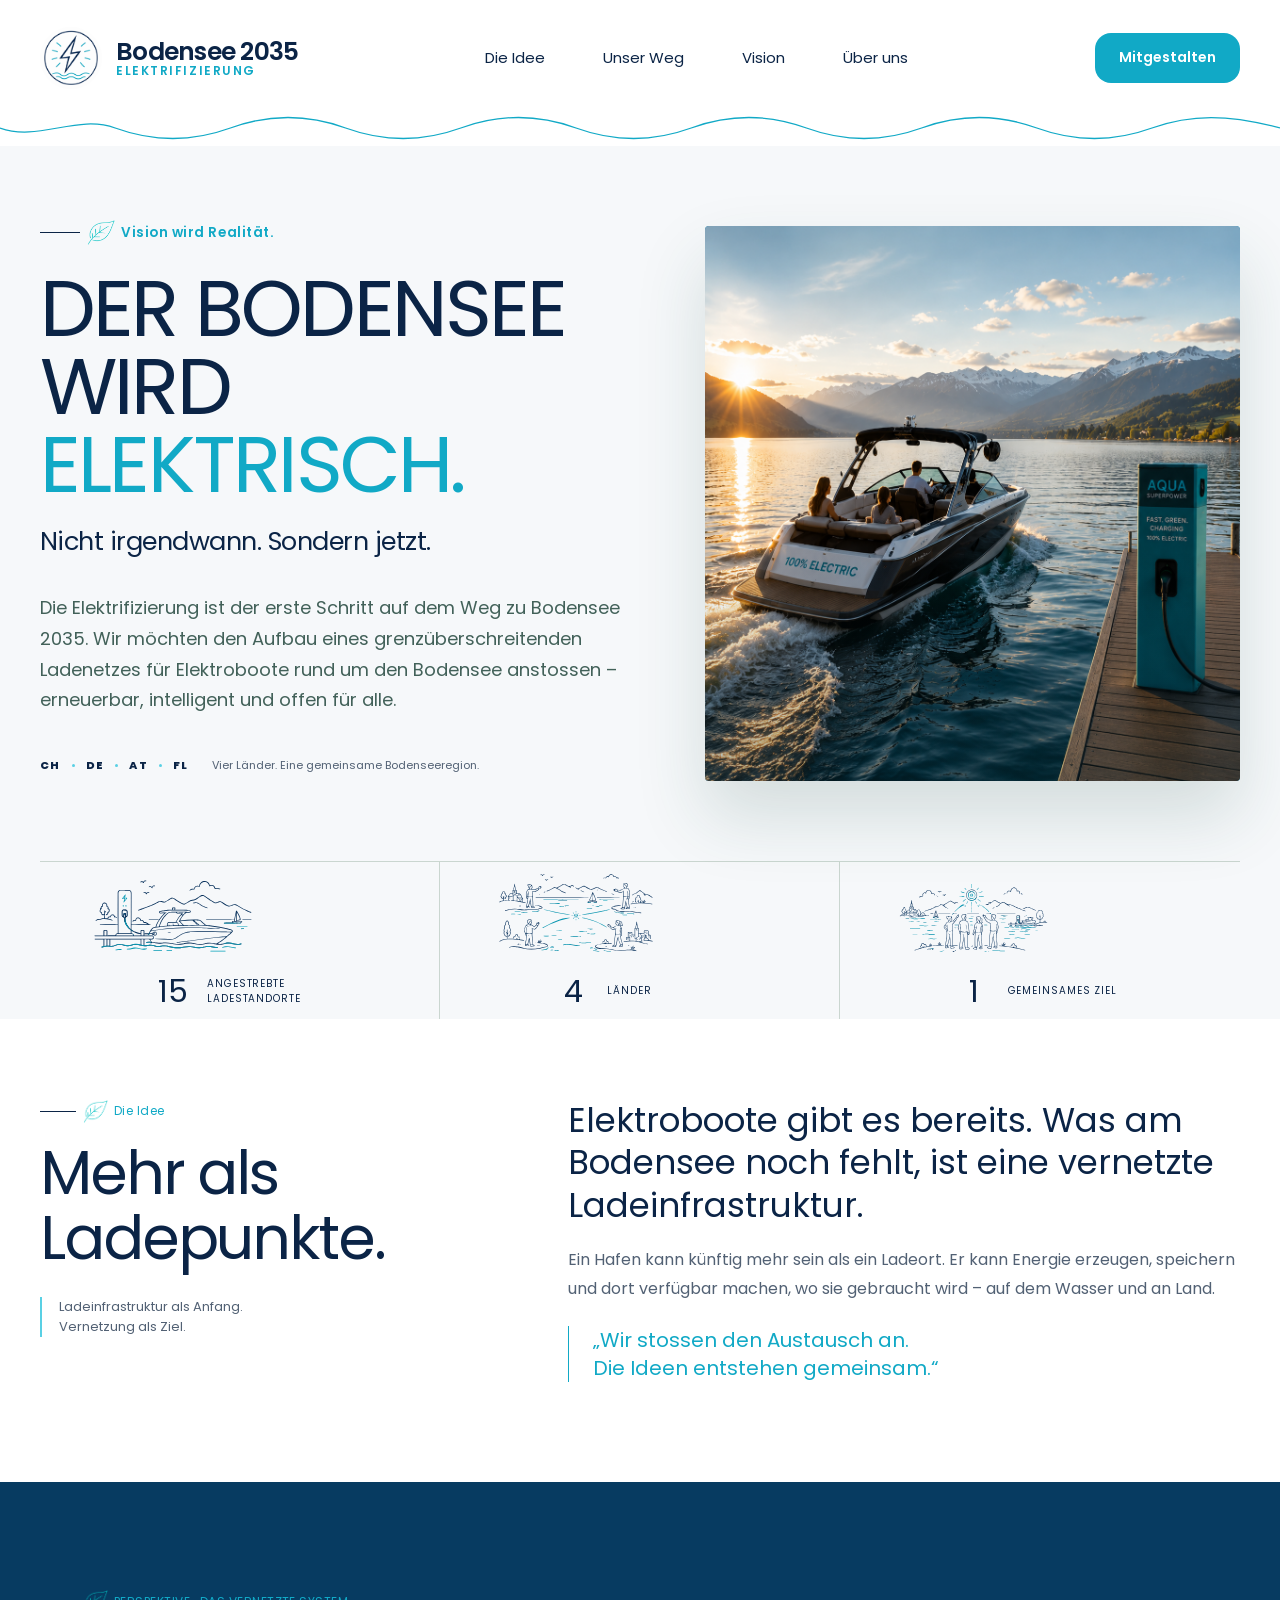
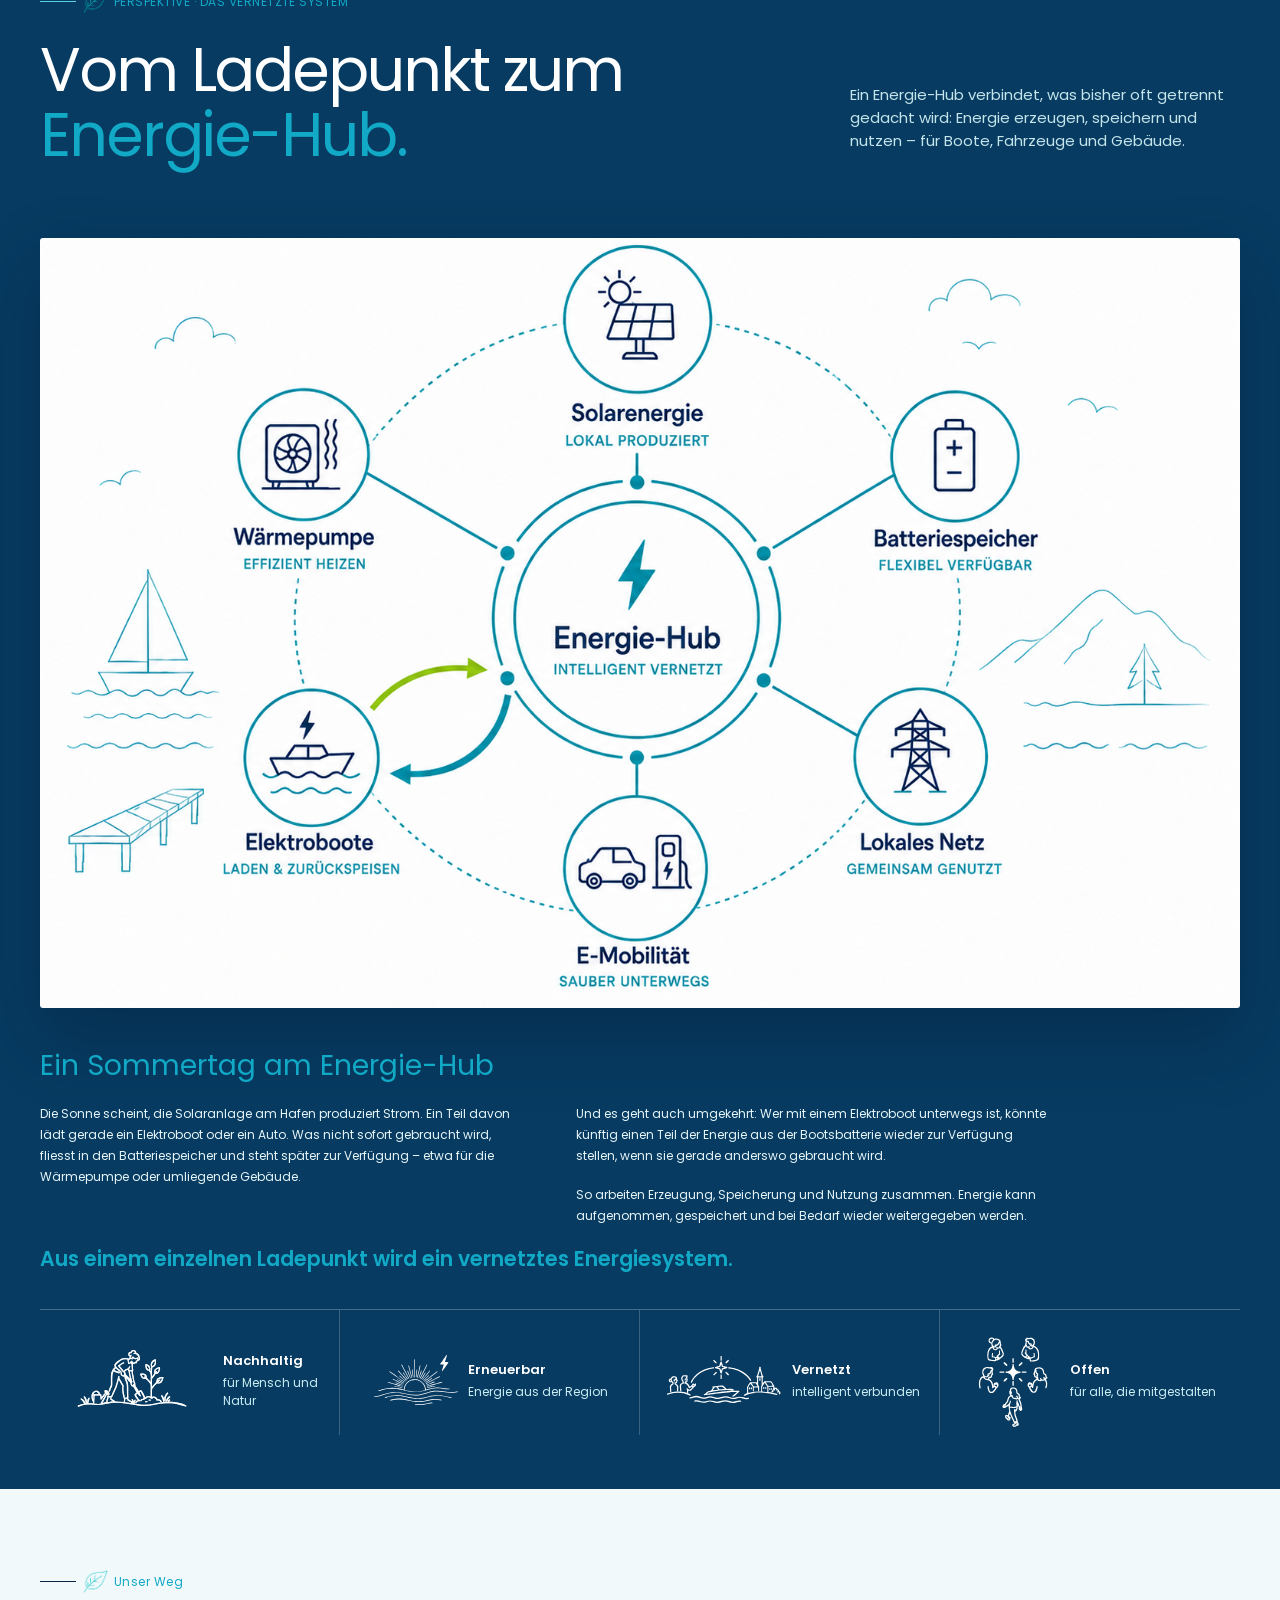
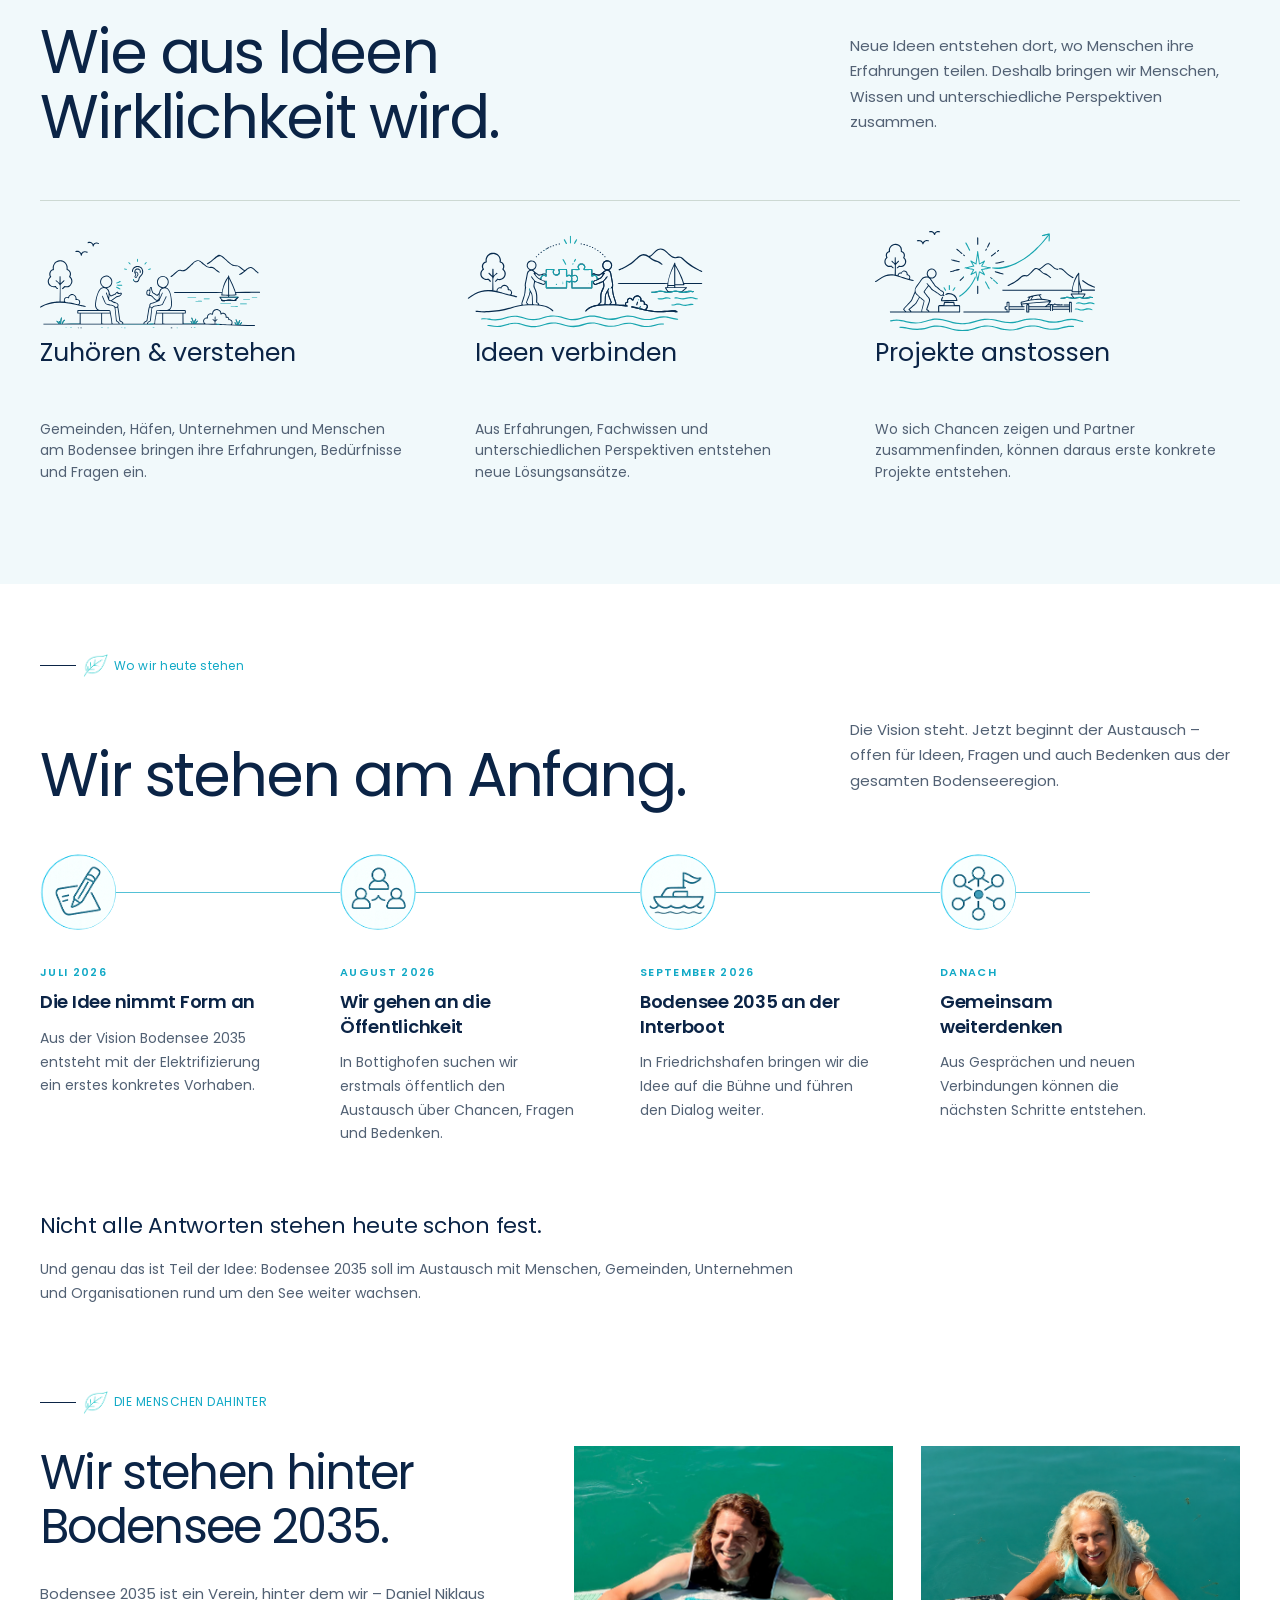
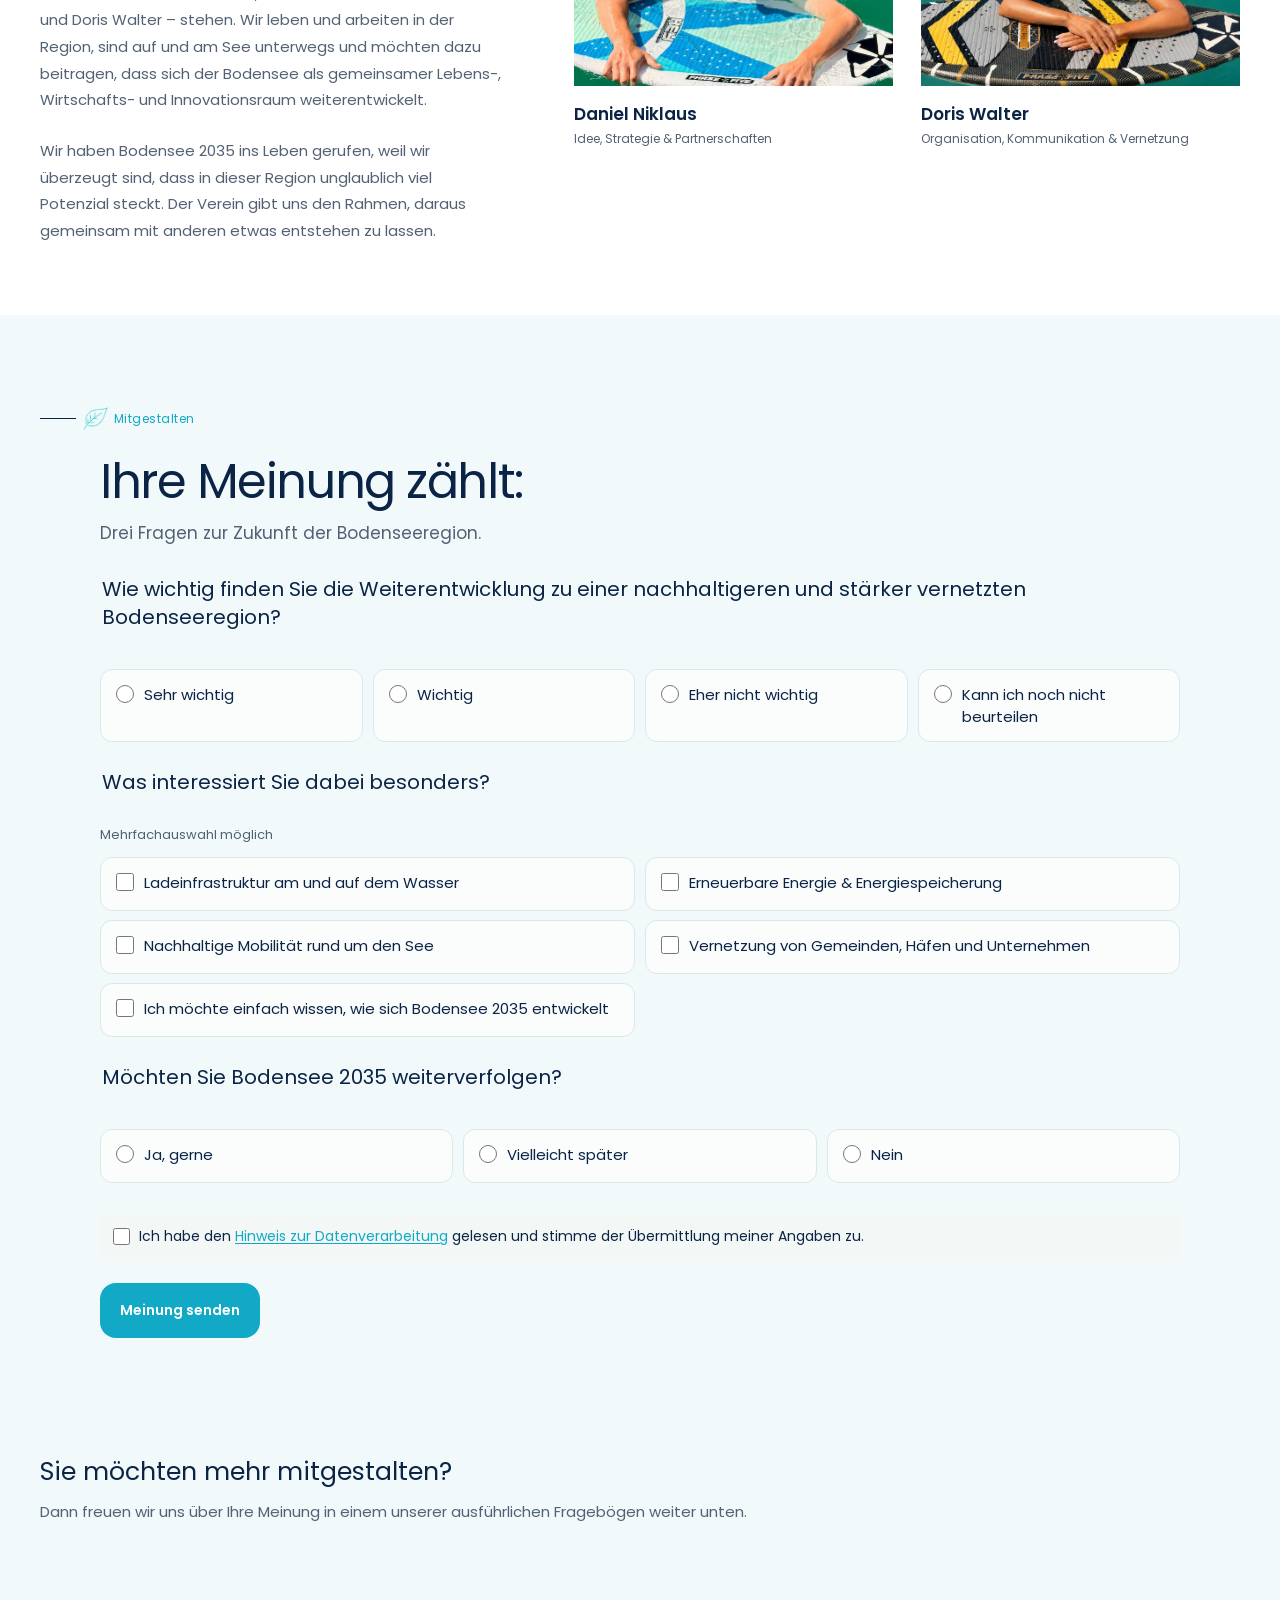
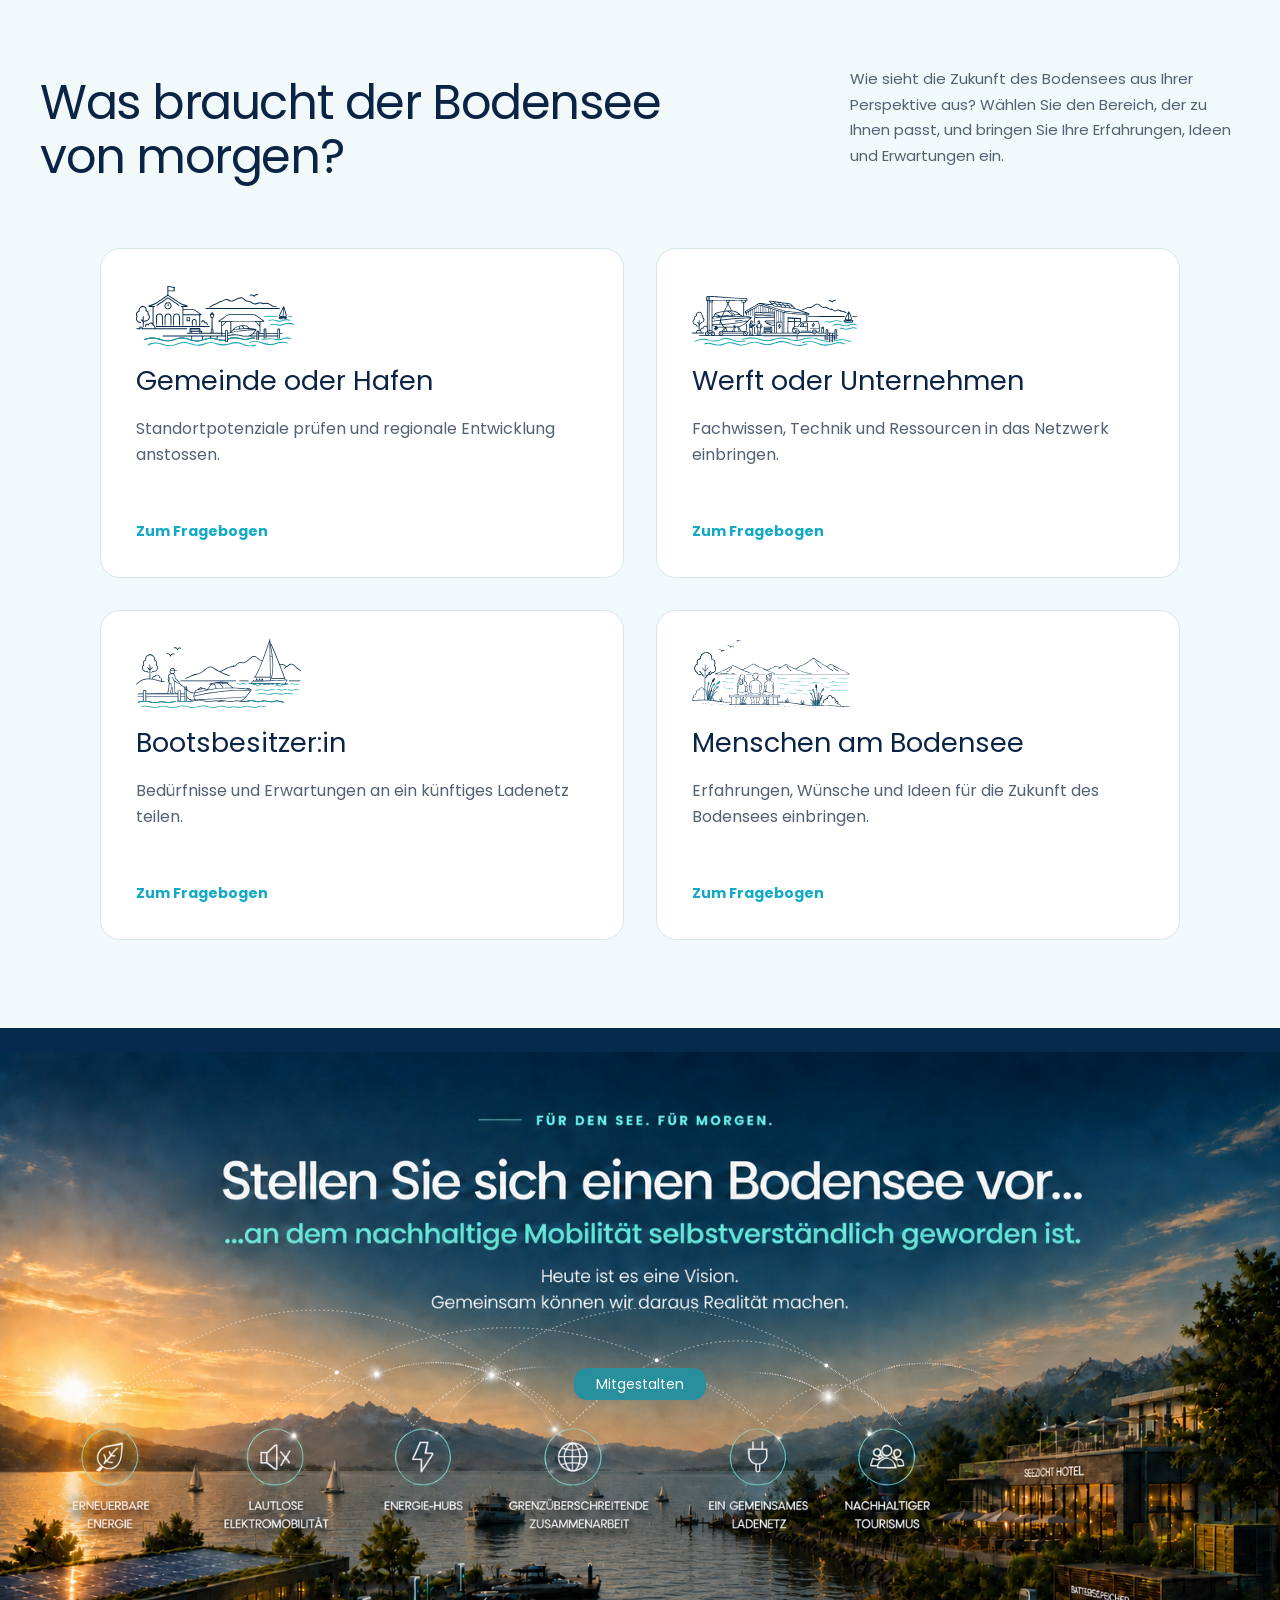
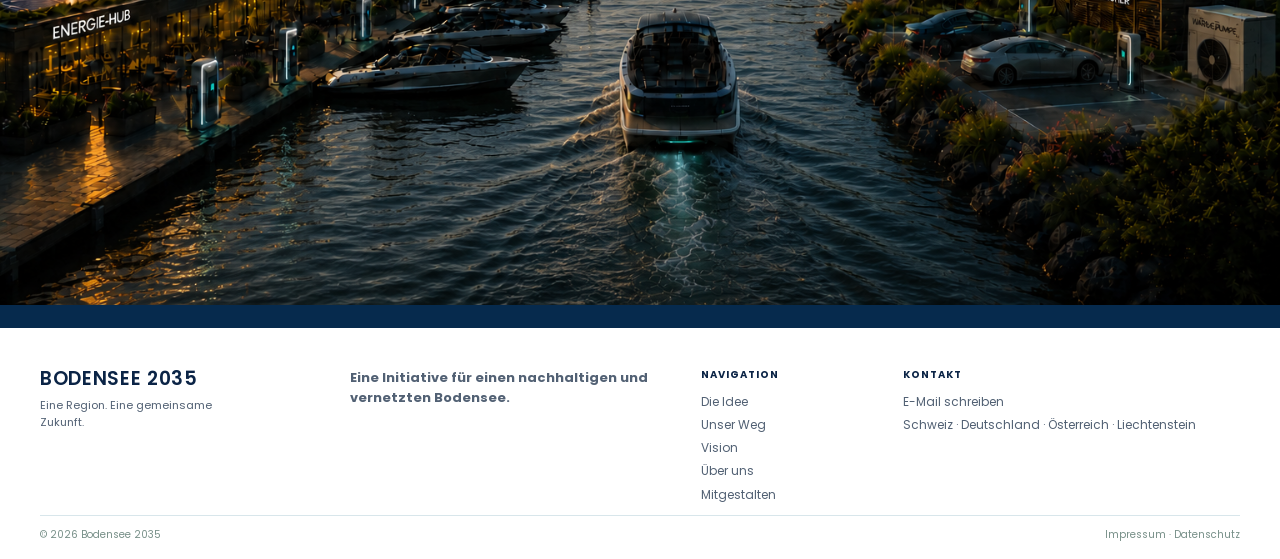
==== commit f7750342: "Replace Daniel portrait with retouched photo" ====
--- a/index.html
+++ b/index.html
@@ -6,11 +6,11 @@
     <meta name="description" content="Bodensee 2035 – gemeinsam für ein grenzüberschreitendes, erneuerbares Ladenetz für Elektroboote." />
     <title>Bodensee 2035 | Elektrifizierung</title>
     <link rel="canonical" href="https://bodensee-2035.com/" />
-    <link rel="icon" type="image/png" sizes="16x16" href="assets/favicon-16.png?v=final" />
-    <link rel="icon" type="image/png" sizes="32x32" href="assets/favicon-32.png?v=final" />
-    <link rel="icon" type="image/png" sizes="48x48" href="assets/favicon-48.png?v=final" />
-    <link rel="shortcut icon" href="assets/favicon.ico?v=final" />
-    <link rel="apple-touch-icon" sizes="180x180" href="assets/favicon-180.png?v=final" />
+    <link rel="icon" type="image/png" sizes="16x16" href="assets/favicon-16.png?v=energie-icon" />
+    <link rel="icon" type="image/png" sizes="32x32" href="assets/favicon-32.png?v=energie-icon" />
+    <link rel="icon" type="image/png" sizes="48x48" href="assets/favicon-48.png?v=energie-icon" />
+    <link rel="shortcut icon" href="assets/favicon.ico?v=energie-icon" />
+    <link rel="apple-touch-icon" sizes="180x180" href="assets/favicon-180.png?v=energie-icon" />
     <link rel="stylesheet" href="styles.css?v=scrollpfeil-kompakt" />
     <link rel="stylesheet" href="fine-tuning.css?v=achsen-feinkorrektur" />
     <style>
@@ -157,7 +157,7 @@
               </div>
               <div class="people-portraits">
                 <figure>
-                  <img src="assets/daniel-niklaus-bodensee-2035.png" width="1405" height="1120" loading="lazy" alt="Daniel Niklaus im Bodensee" />
+                  <img src="assets/daniel-niklaus-bodensee-2035-jonas.jpg" width="640" height="510" loading="lazy" alt="Daniel Niklaus im Bodensee" />
                   <figcaption><strong>Daniel Niklaus</strong><span>Idee, Strategie &amp; Partnerschaften</span></figcaption>
                 </figure>
                 <figure>
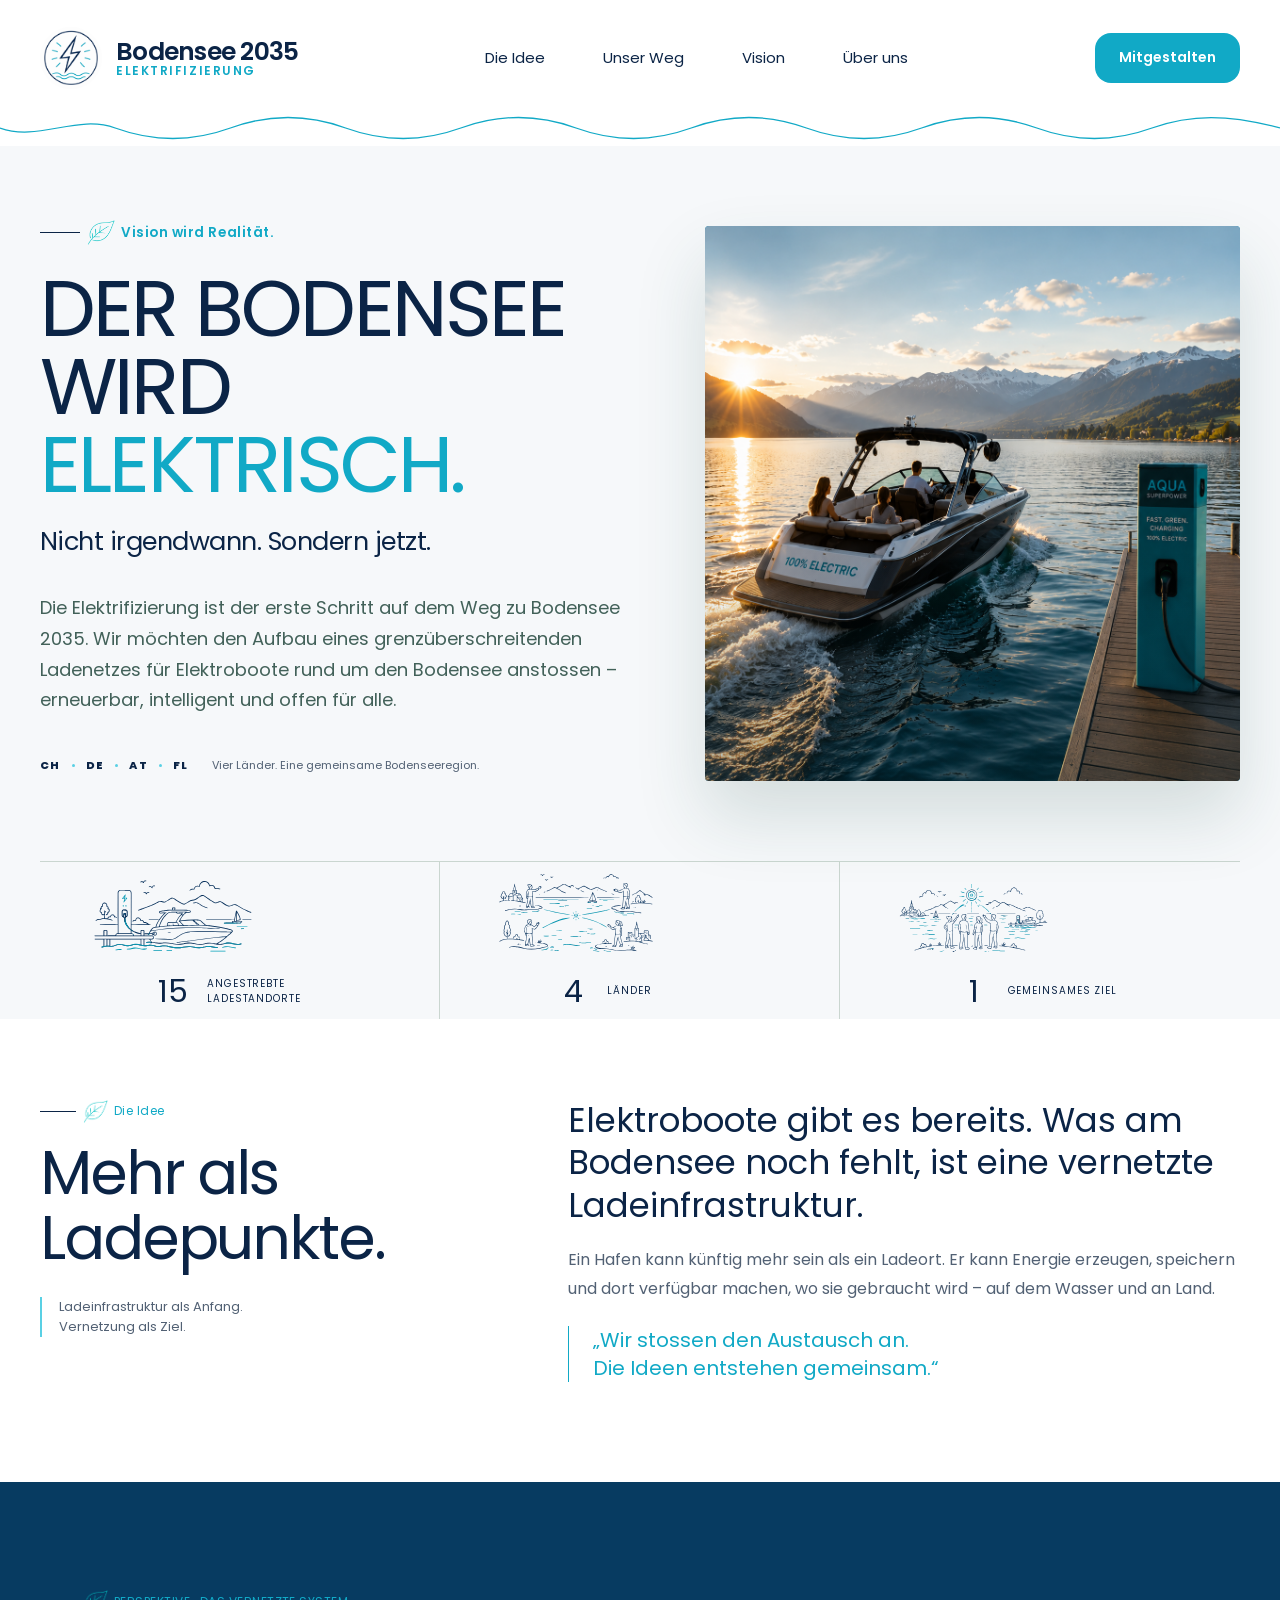
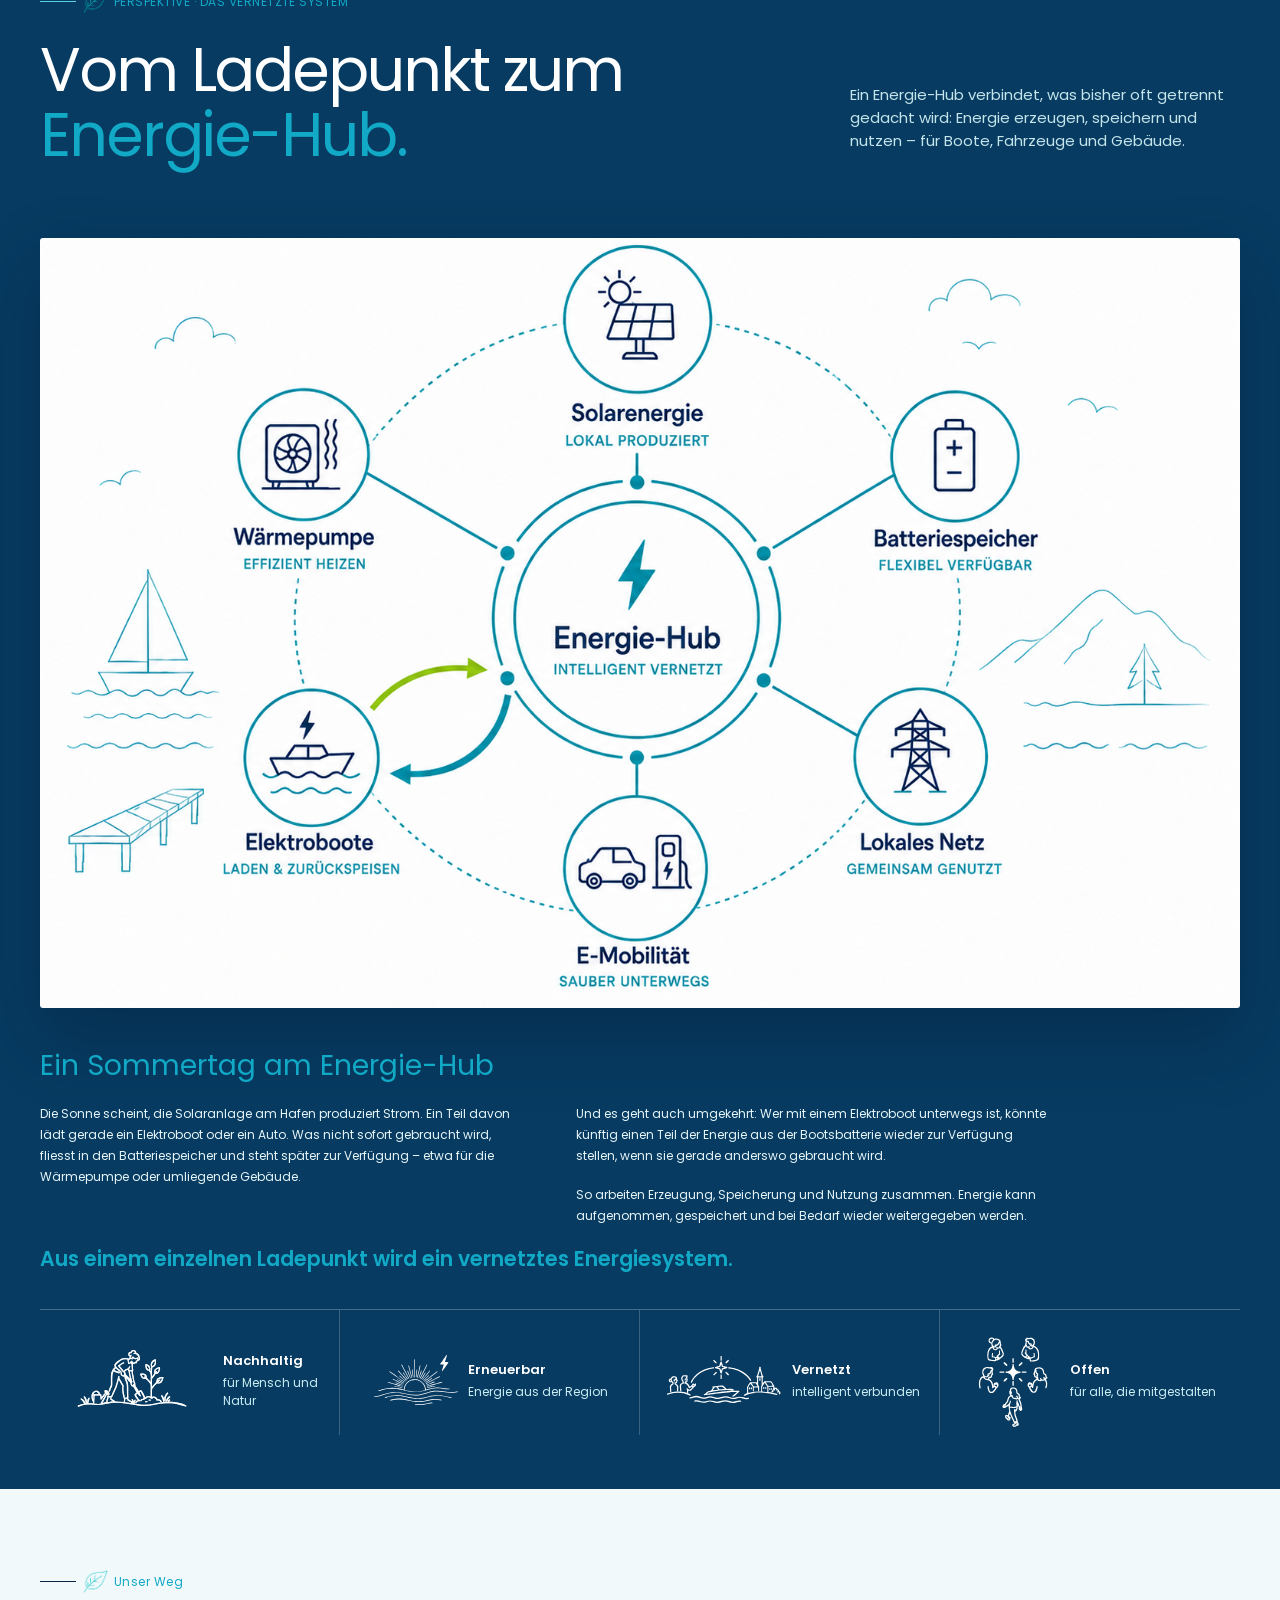
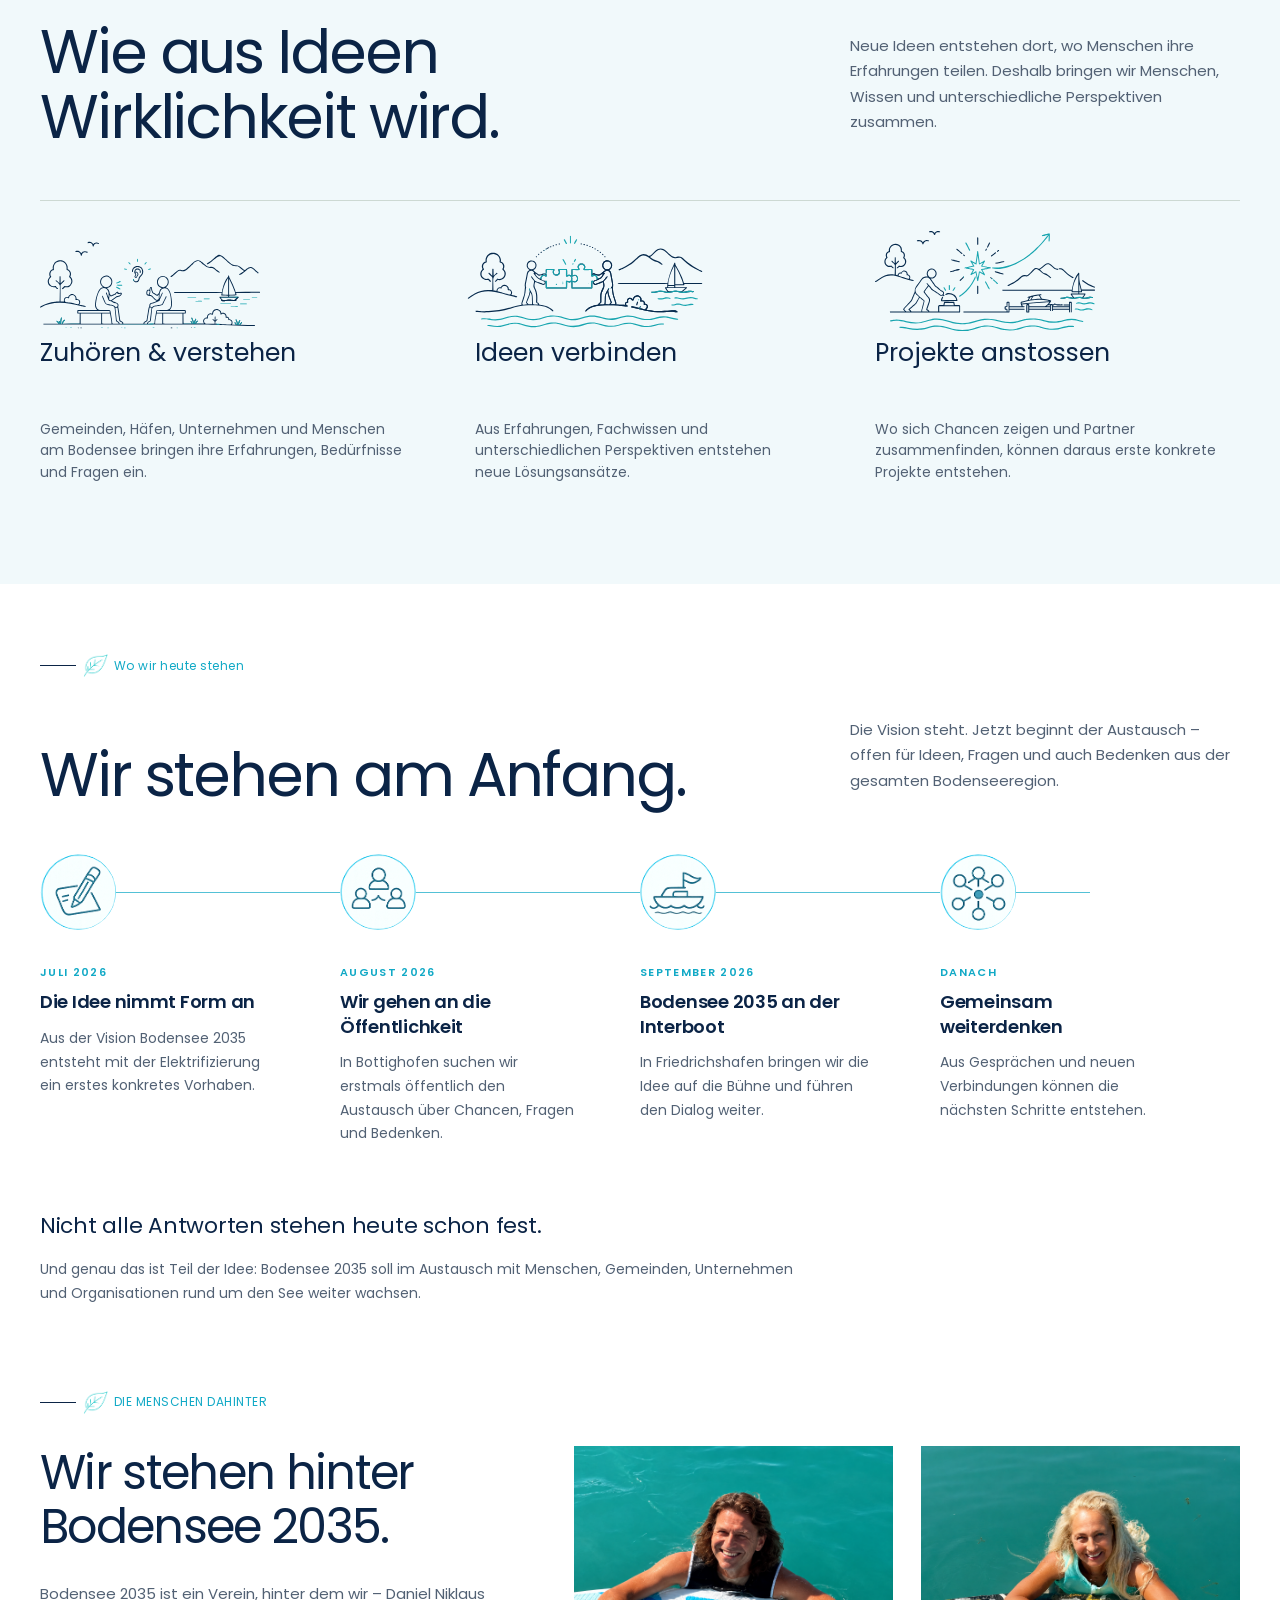
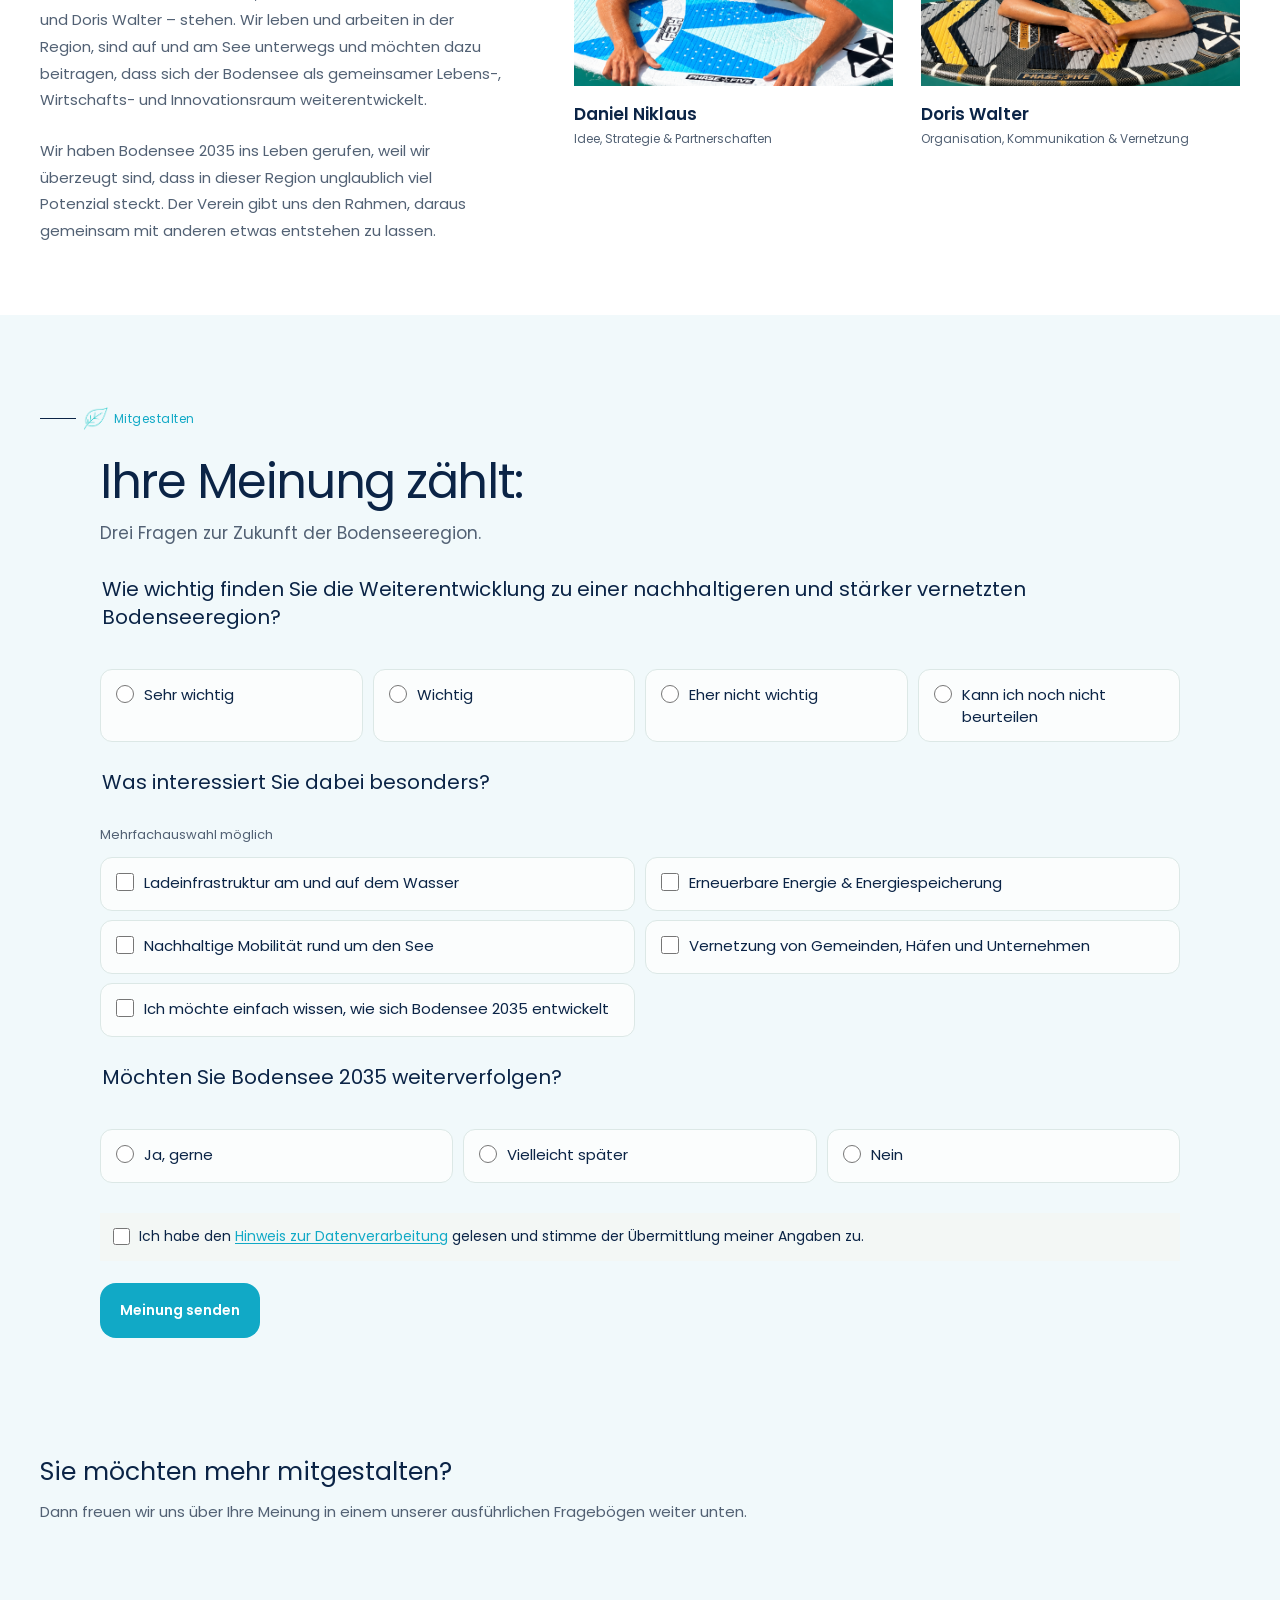
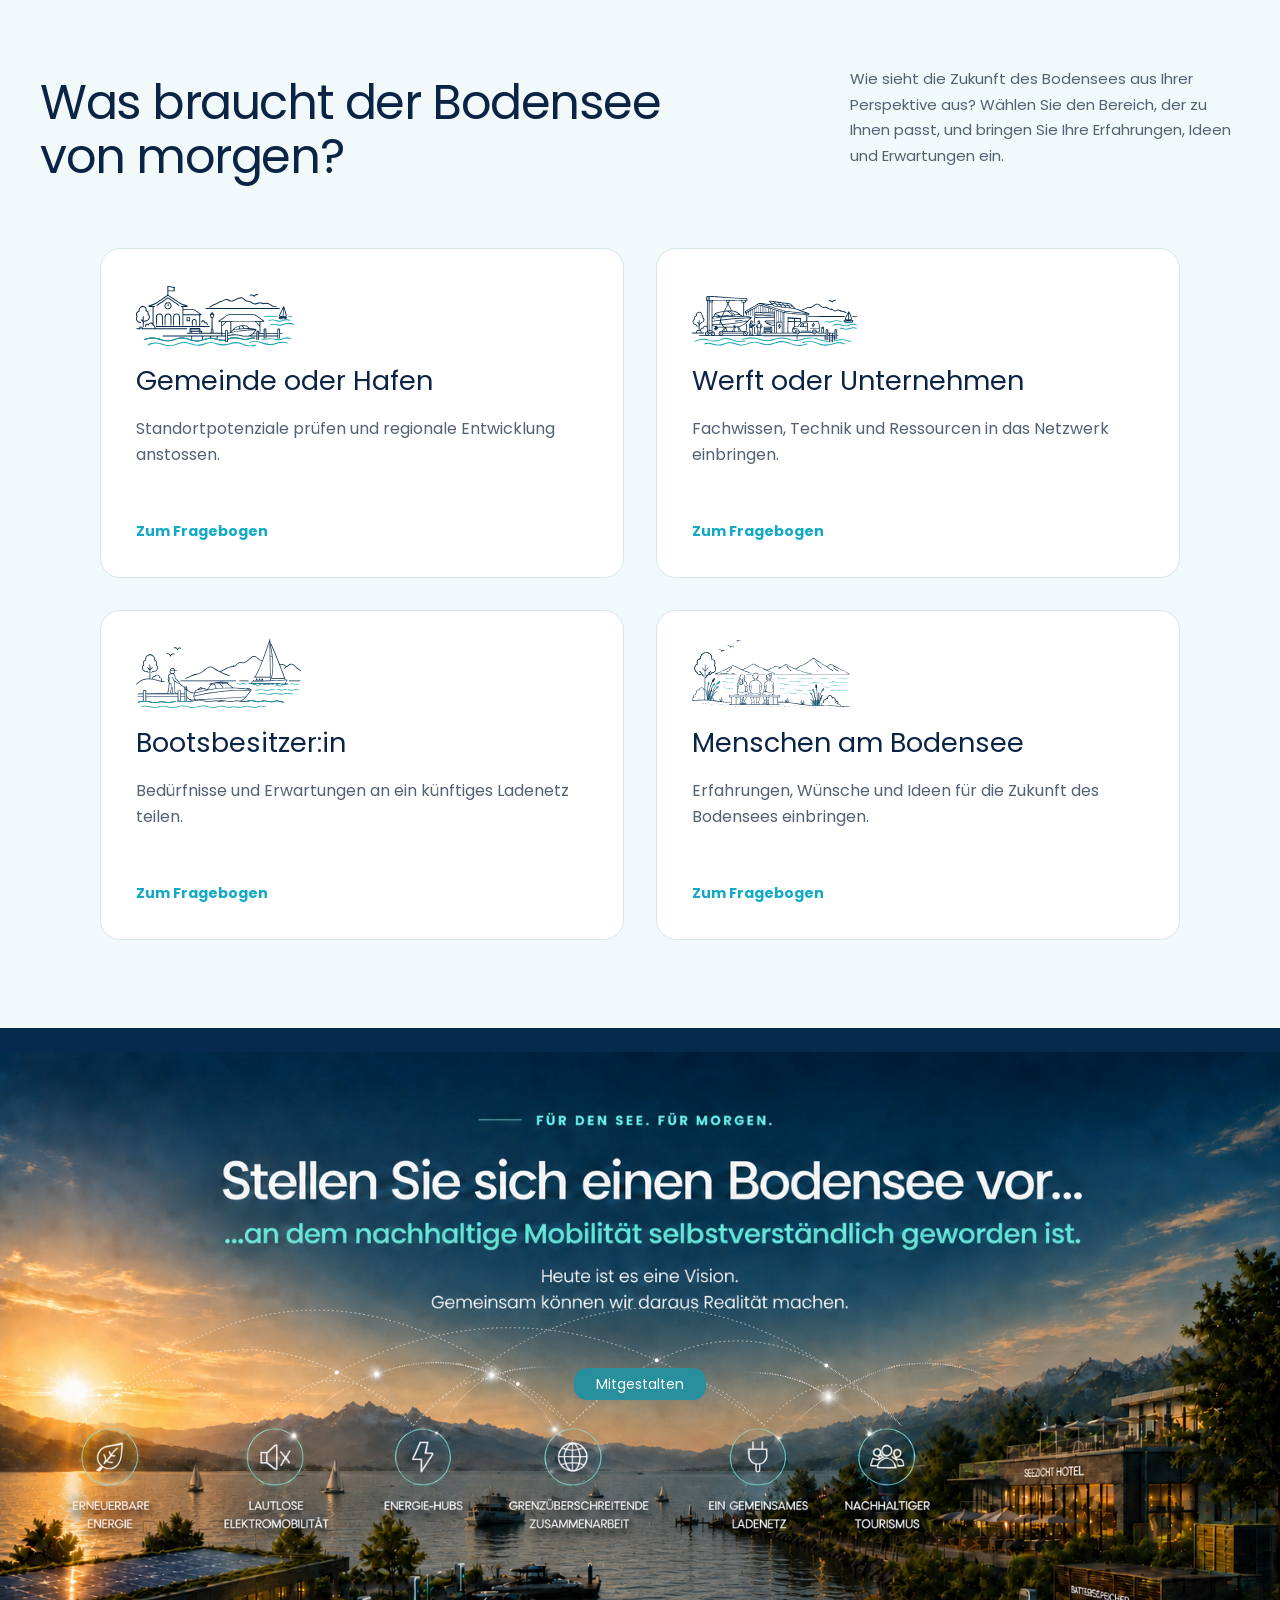
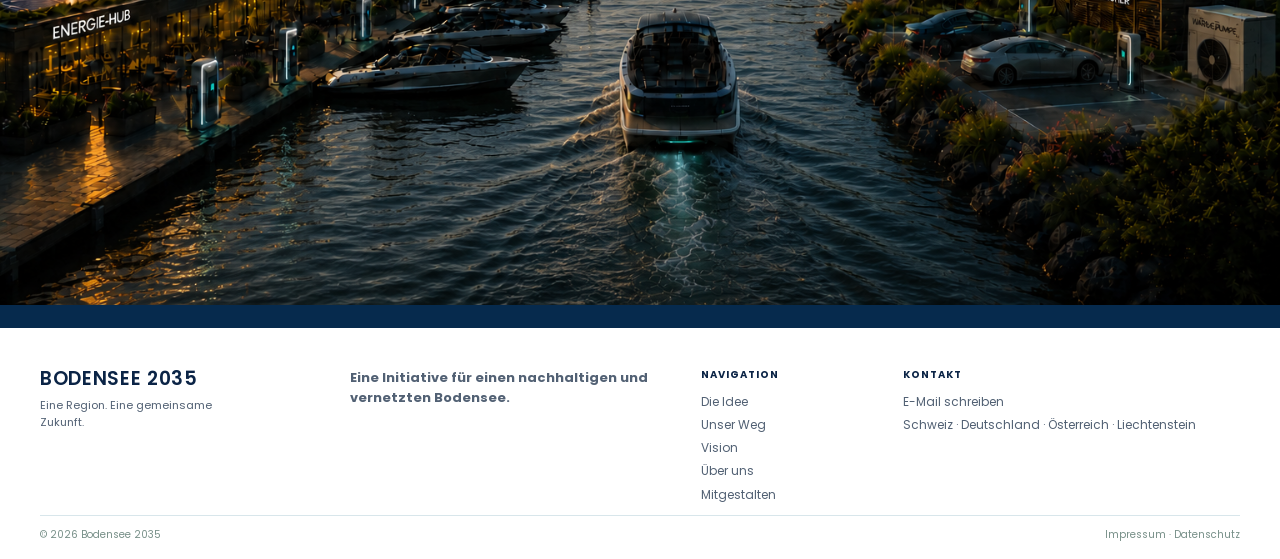
==== commit 78741ebb: "Use adjusted Daniel portrait" ====
--- a/index.html
+++ b/index.html
@@ -157,7 +157,7 @@
               </div>
               <div class="people-portraits">
                 <figure>
-                  <img src="assets/daniel-niklaus-bodensee-2035-jonas.jpg" width="640" height="510" loading="lazy" alt="Daniel Niklaus im Bodensee" />
+                  <img src="assets/daniel-niklaus-bodensee-2035-angepasst.png" width="1404" height="1120" loading="lazy" alt="Daniel Niklaus im Bodensee" />
                   <figcaption><strong>Daniel Niklaus</strong><span>Idee, Strategie &amp; Partnerschaften</span></figcaption>
                 </figure>
                 <figure>
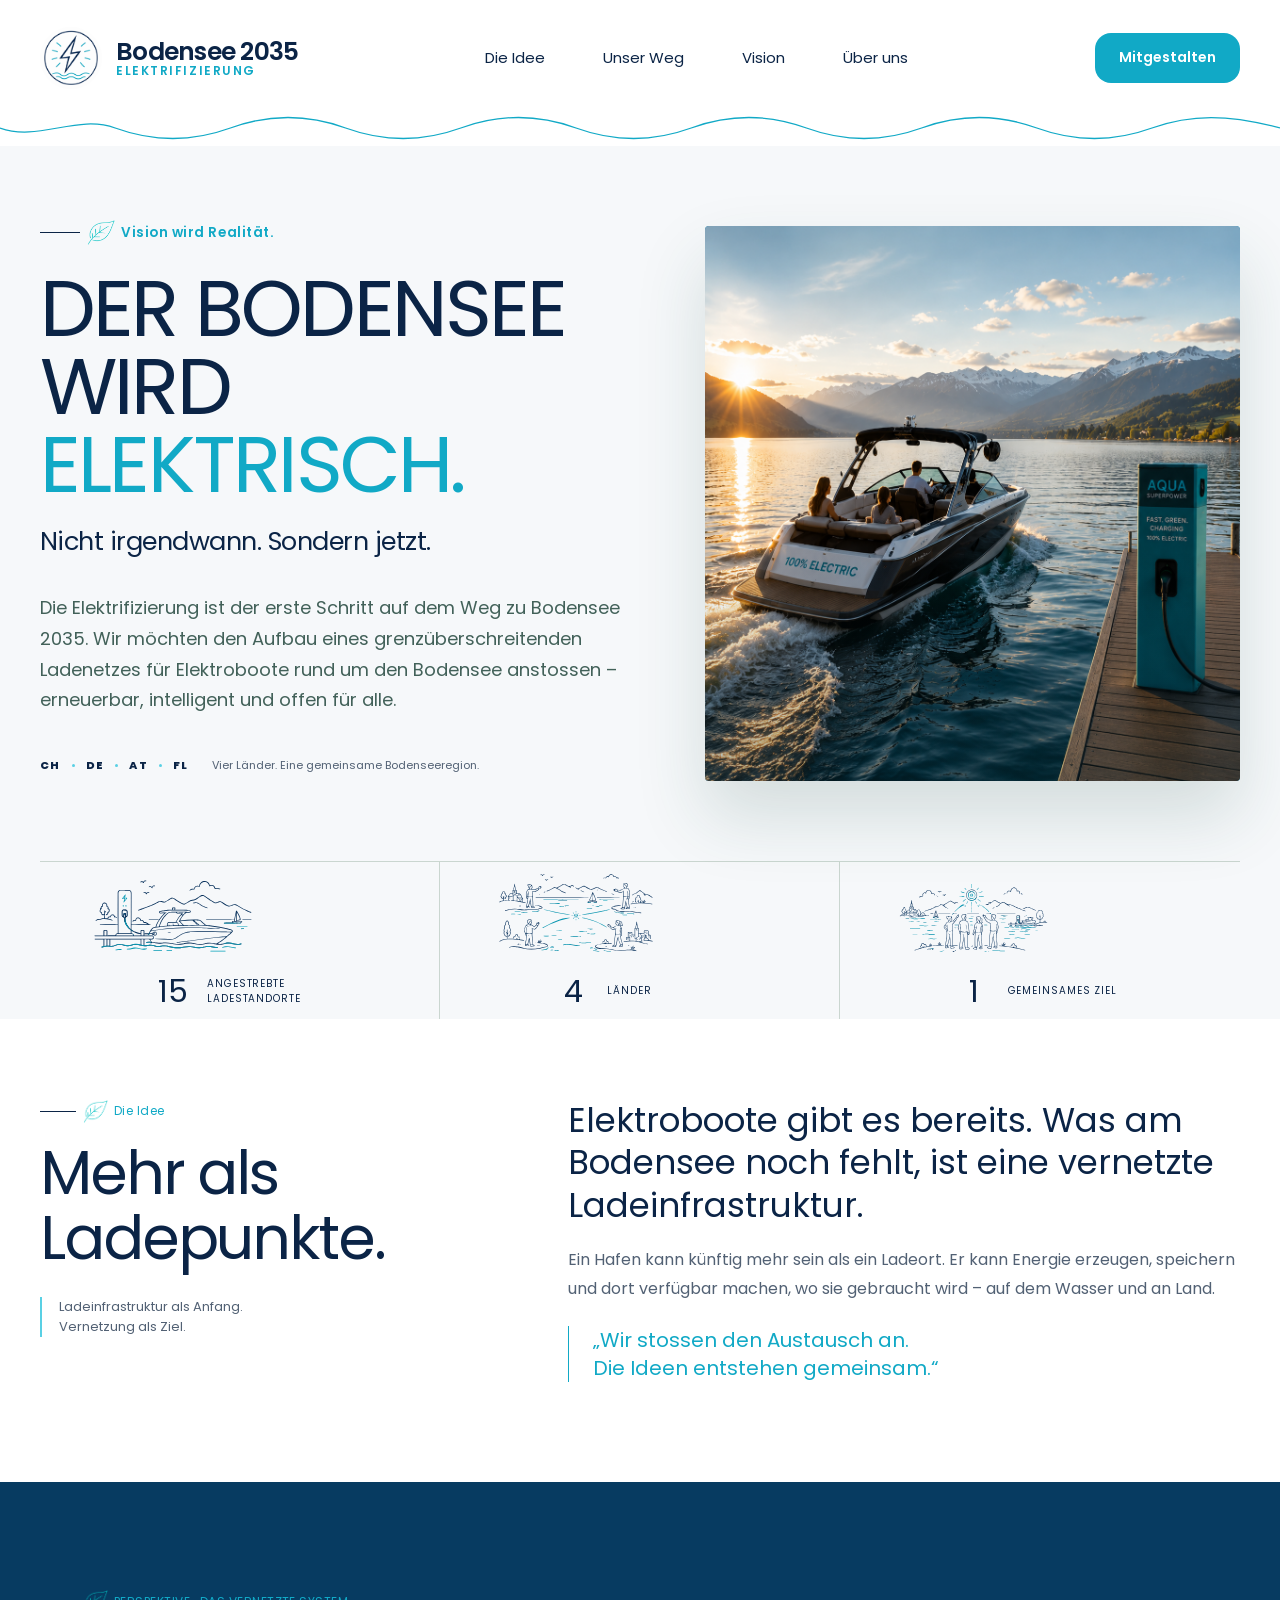
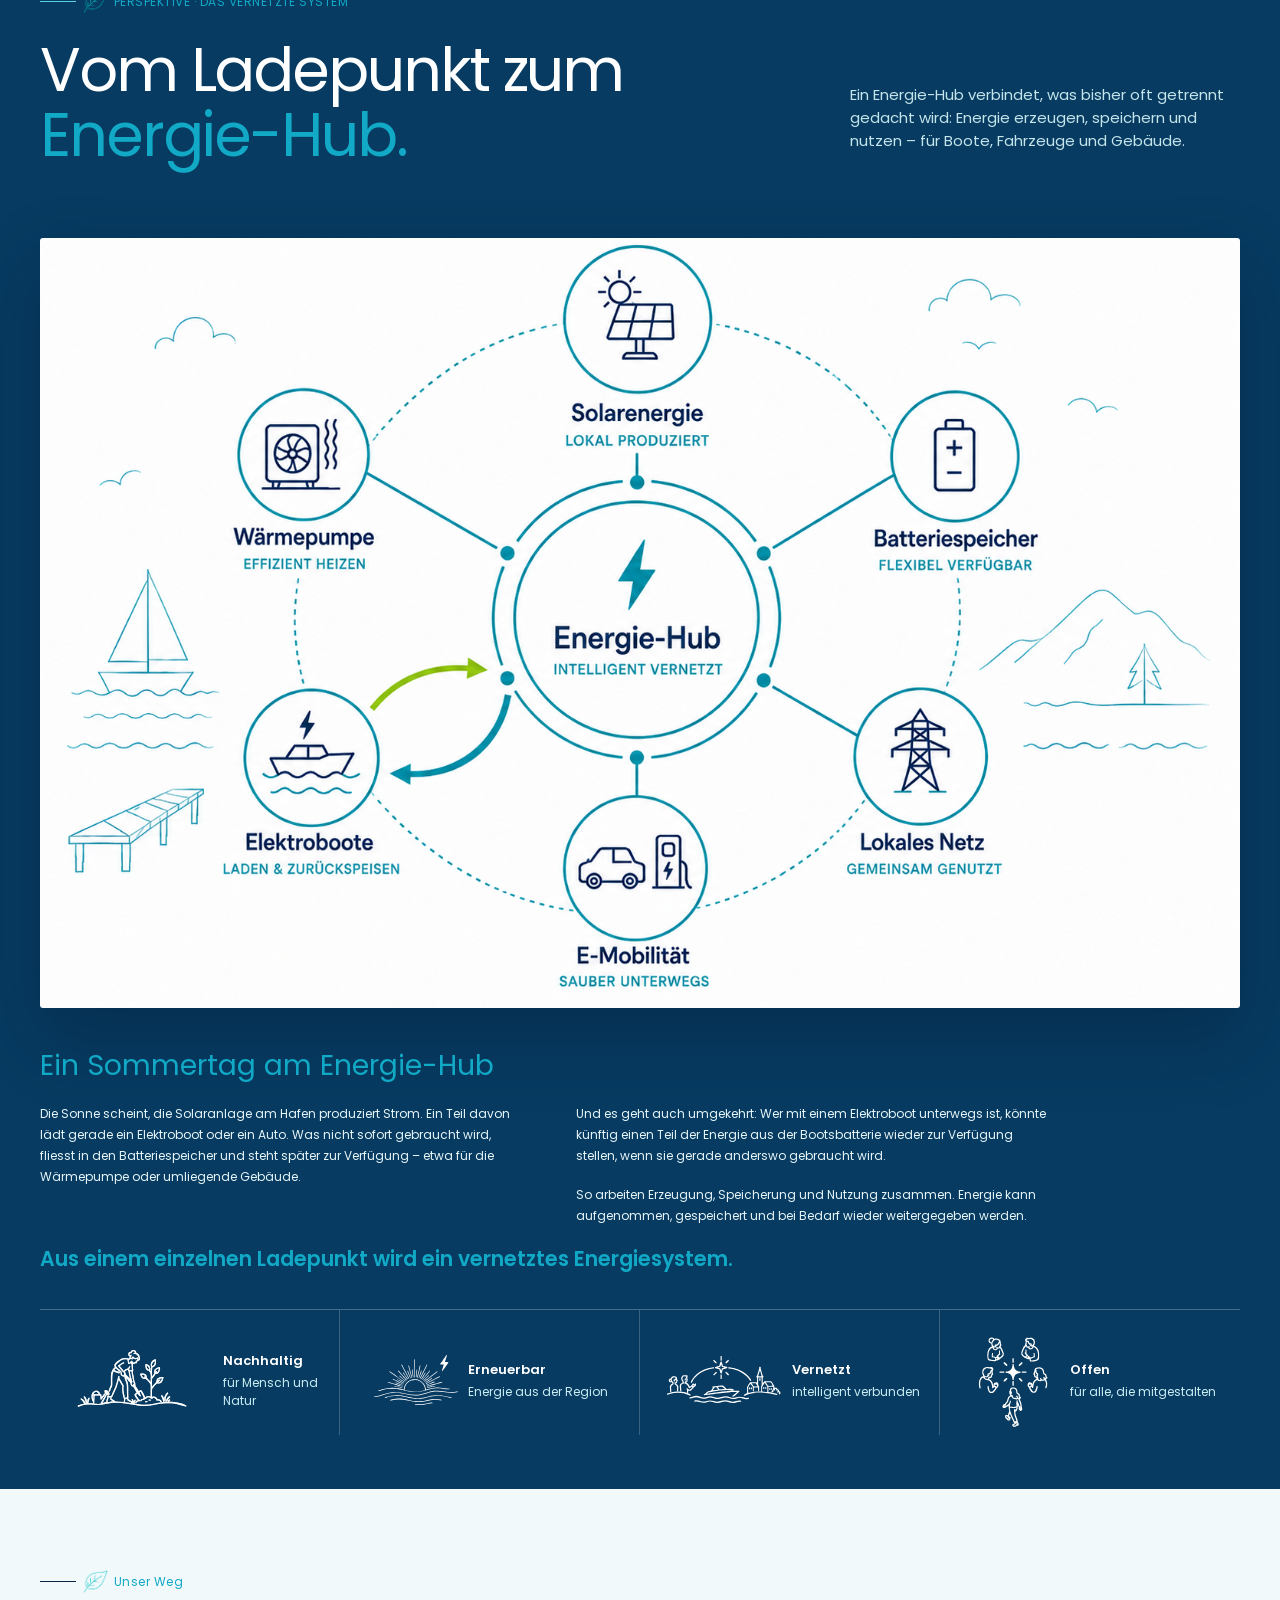
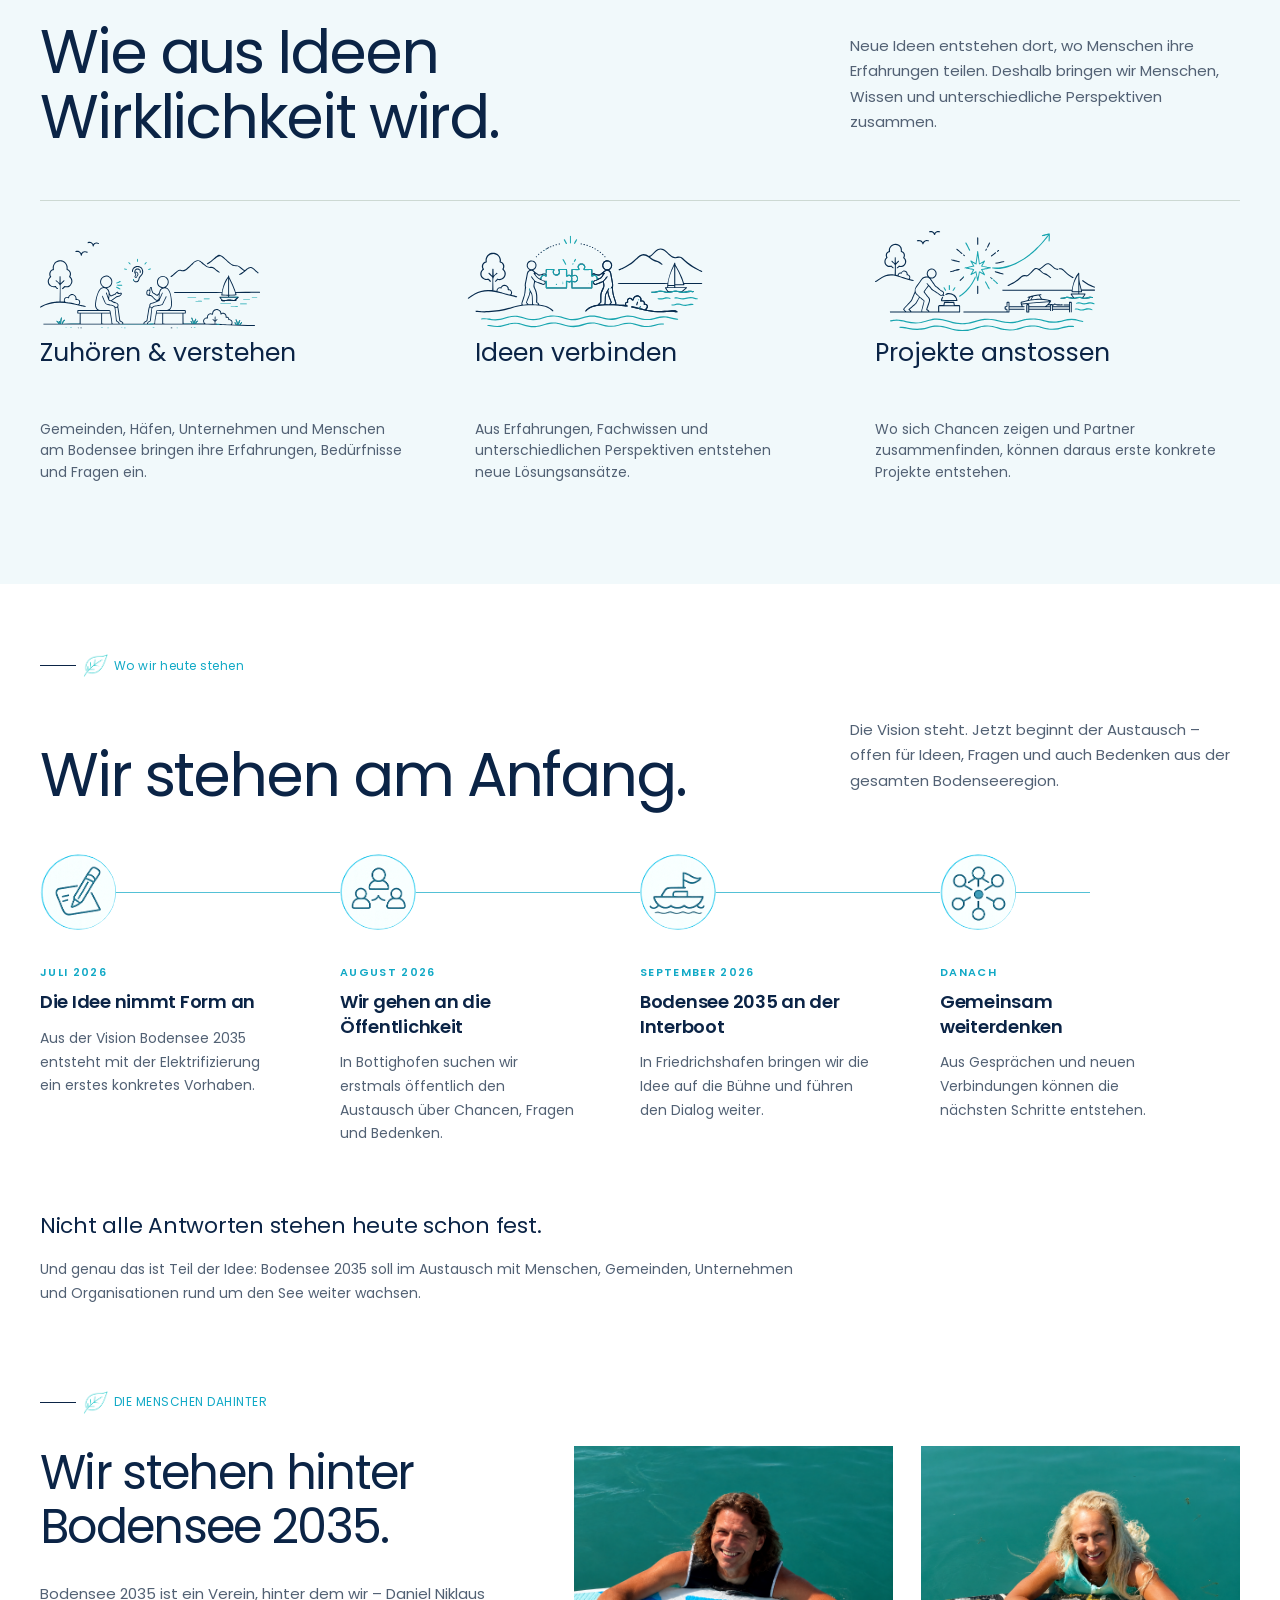
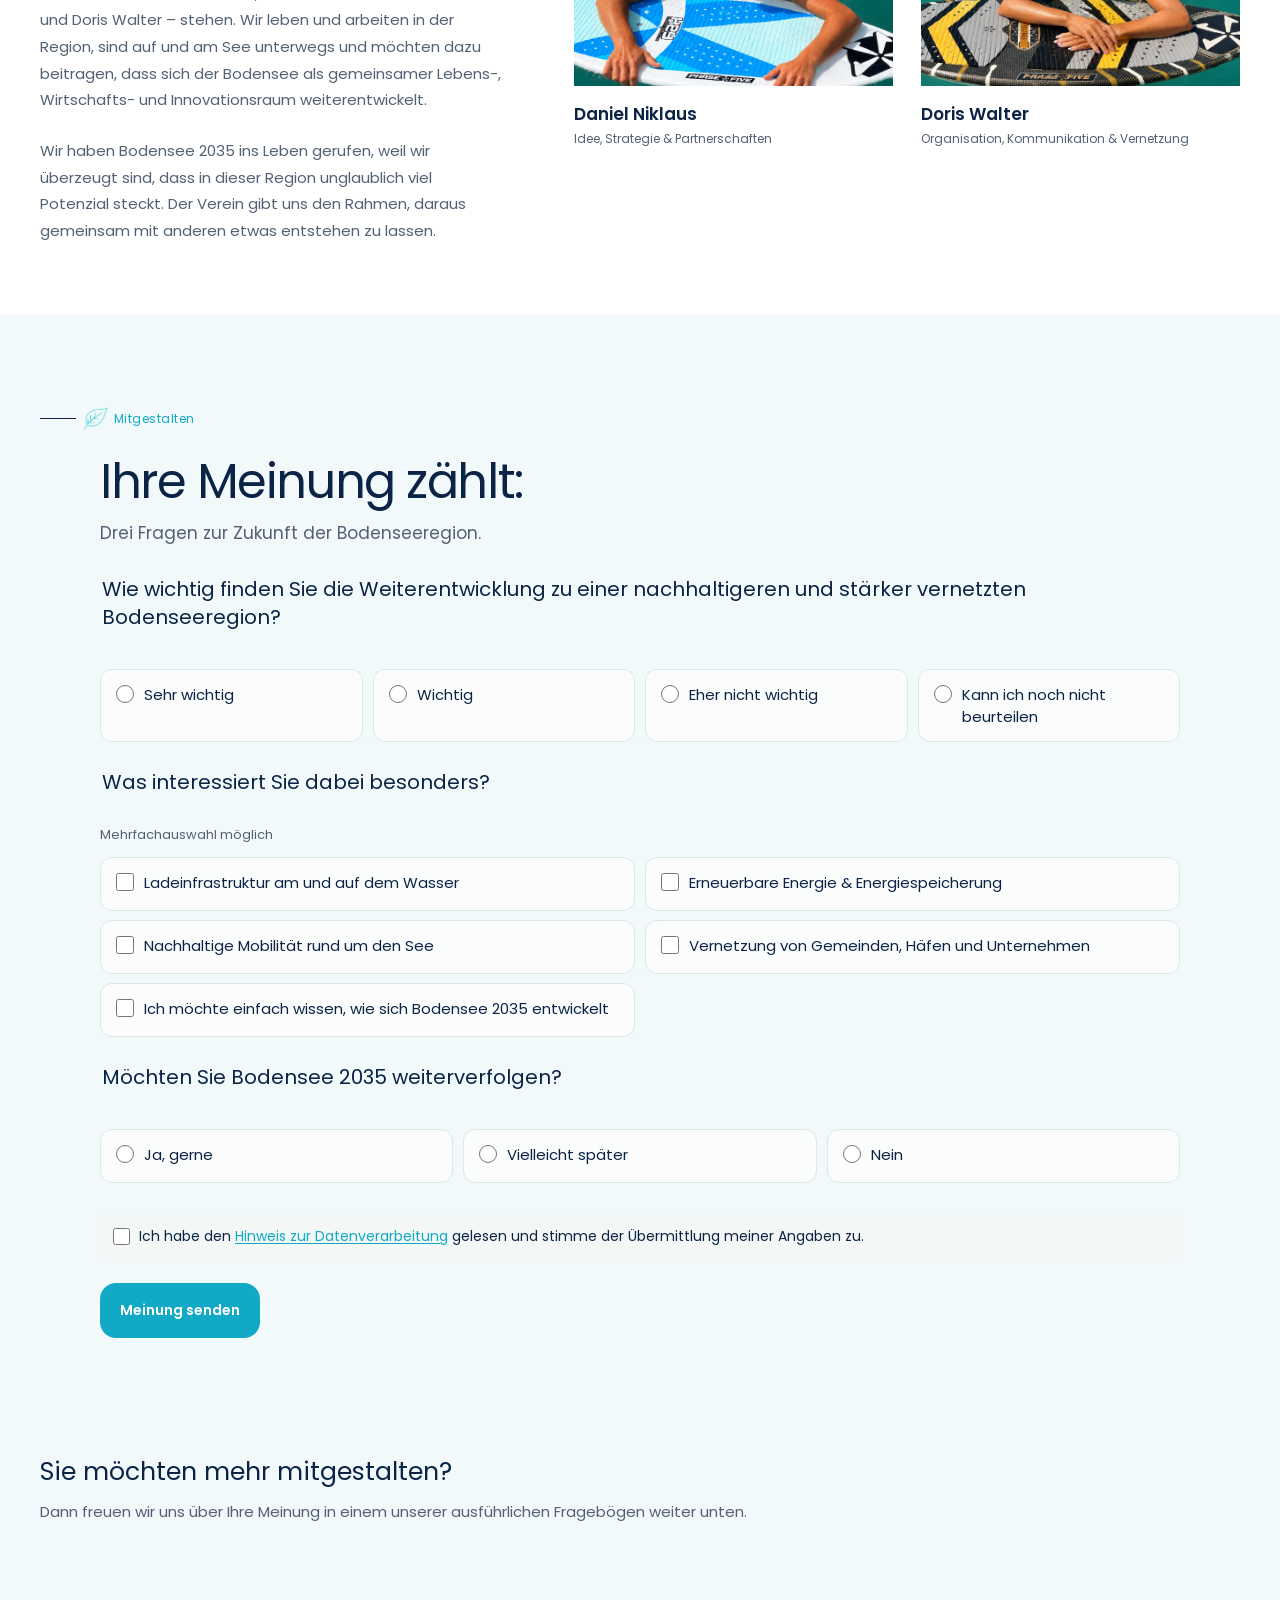
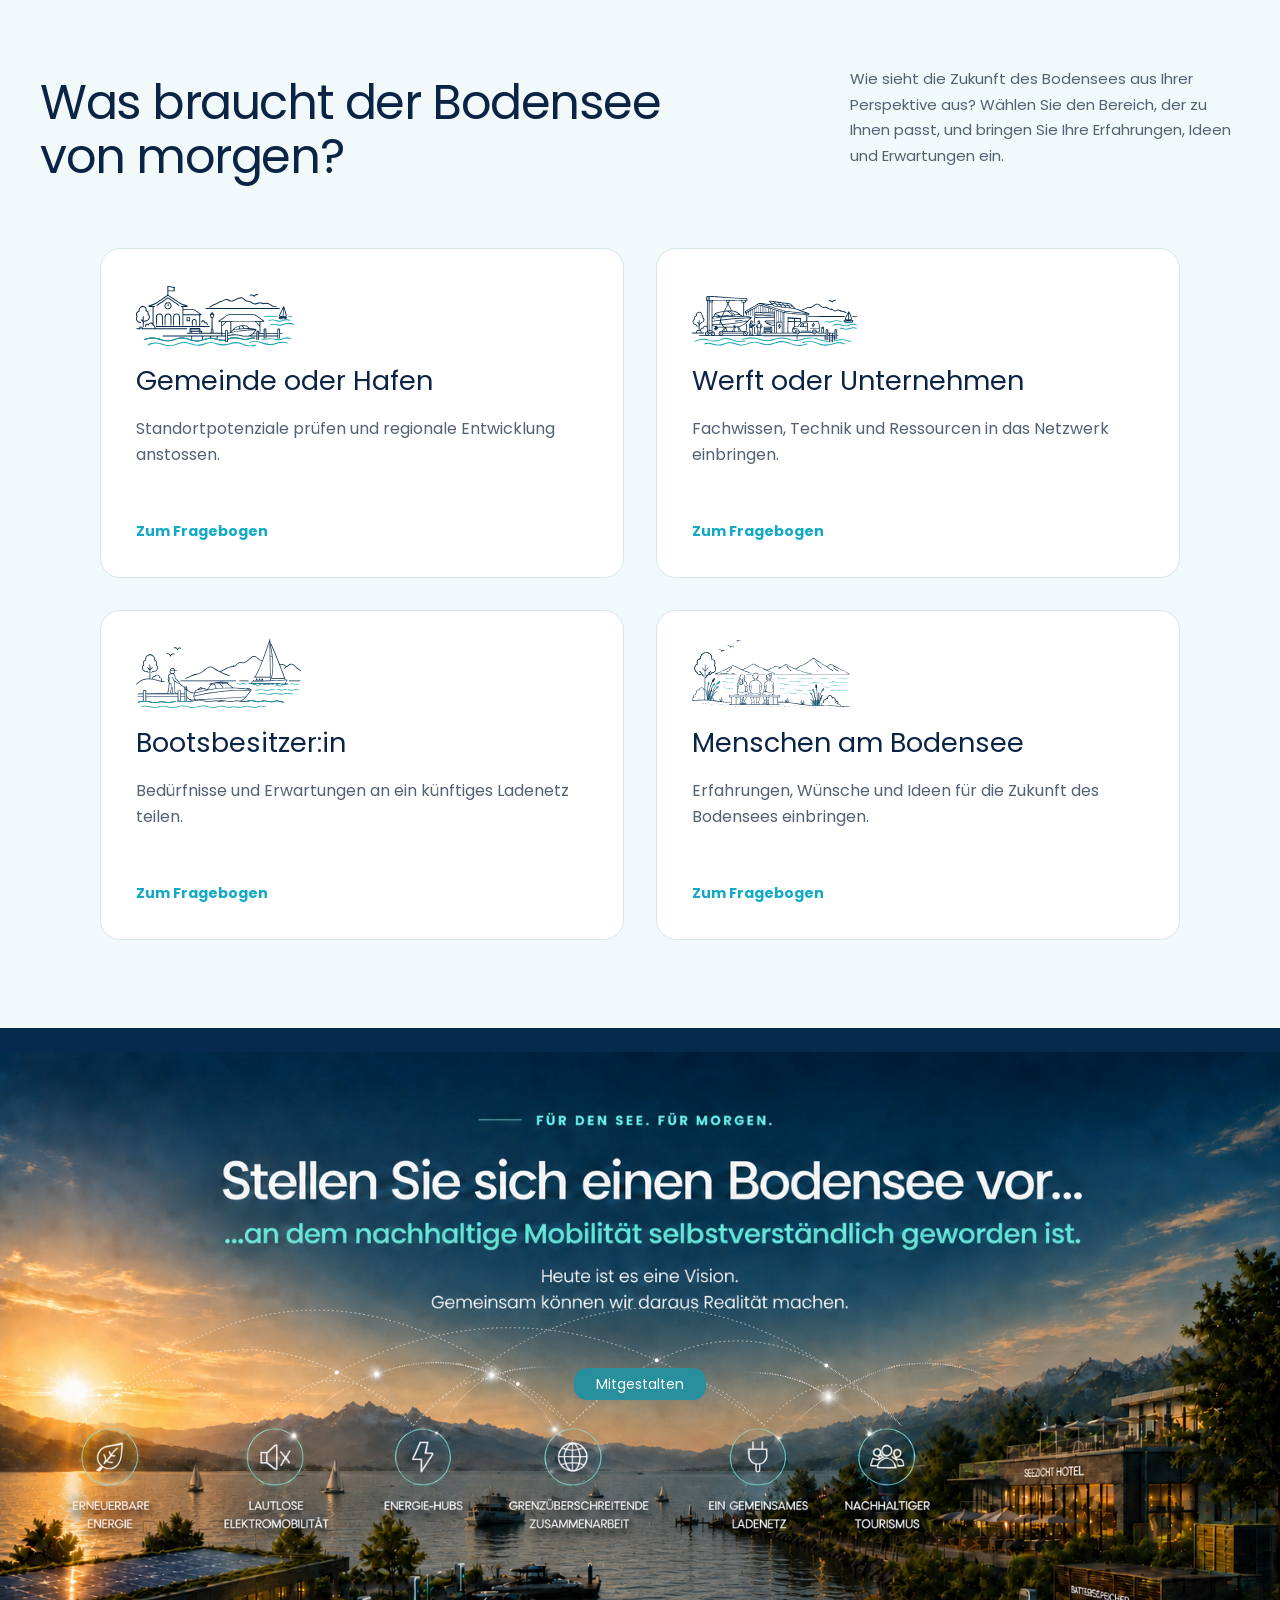
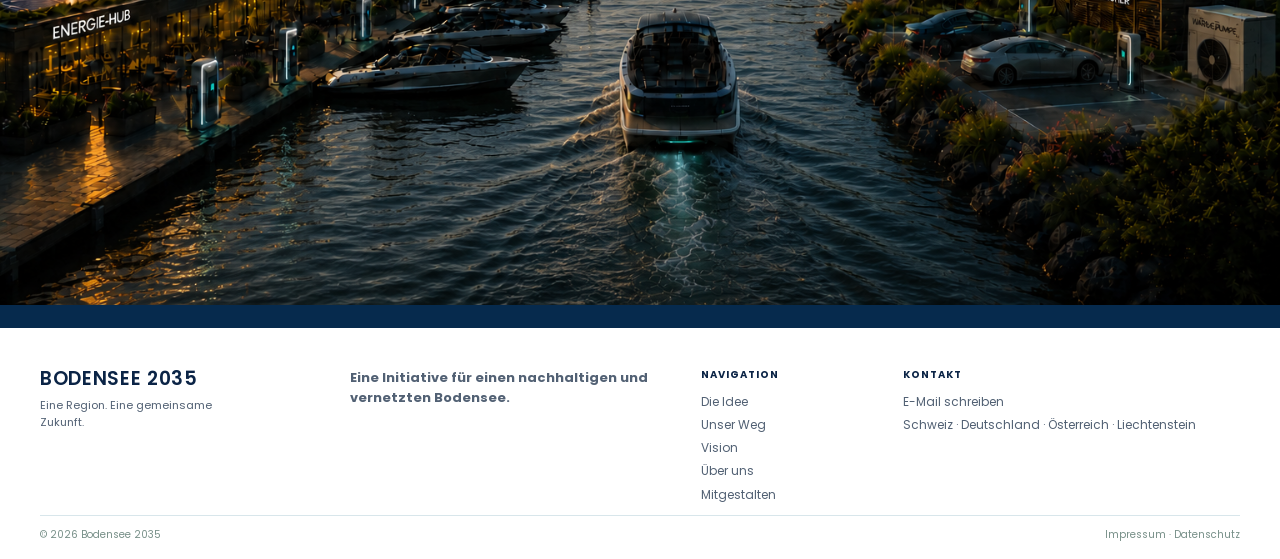
==== commit e374cc58: "Update Daniel portrait color treatment" ====
--- a/index.html
+++ b/index.html
@@ -157,7 +157,7 @@
               </div>
               <div class="people-portraits">
                 <figure>
-                  <img src="assets/daniel-niklaus-bodensee-2035-angepasst.png" width="1404" height="1120" loading="lazy" alt="Daniel Niklaus im Bodensee" />
+                  <img src="assets/daniel-niklaus-bodensee-2035-final.png" width="1404" height="1120" loading="lazy" alt="Daniel Niklaus im Bodensee" />
                   <figcaption><strong>Daniel Niklaus</strong><span>Idee, Strategie &amp; Partnerschaften</span></figcaption>
                 </figure>
                 <figure>
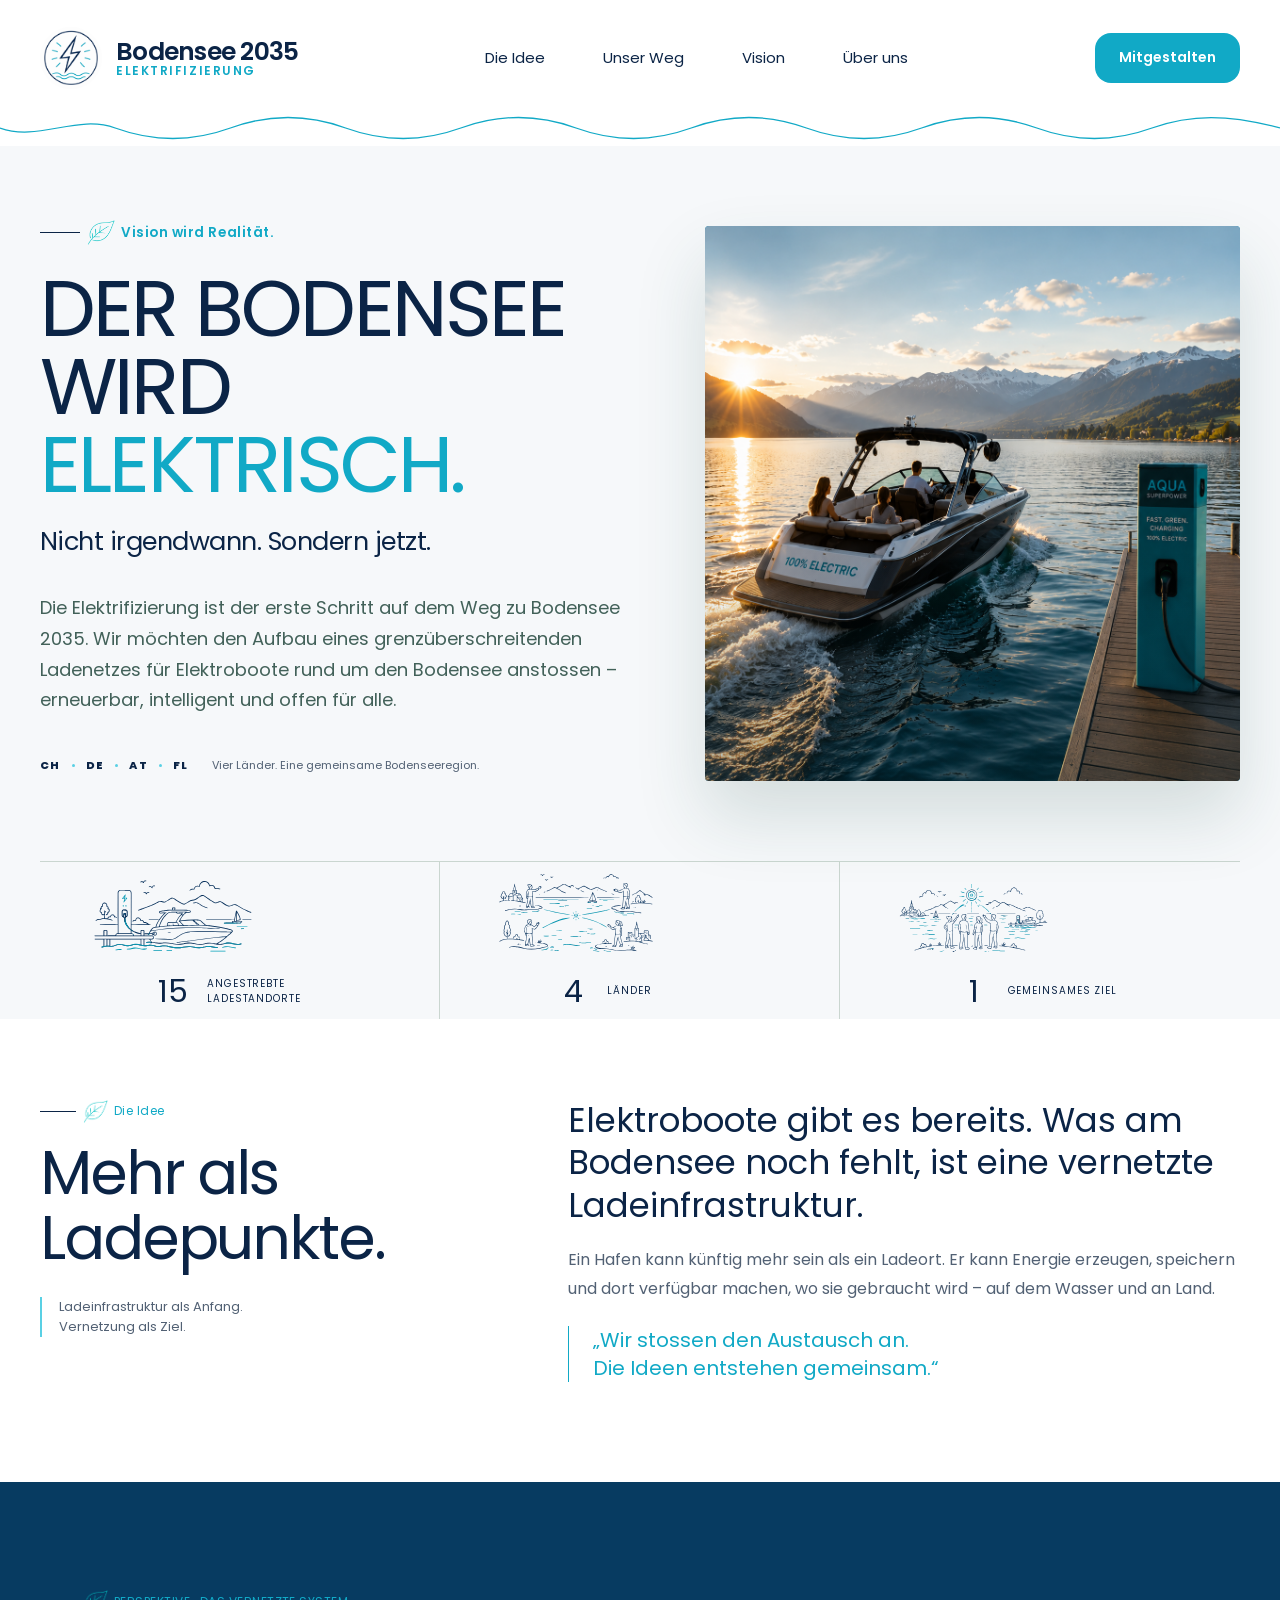
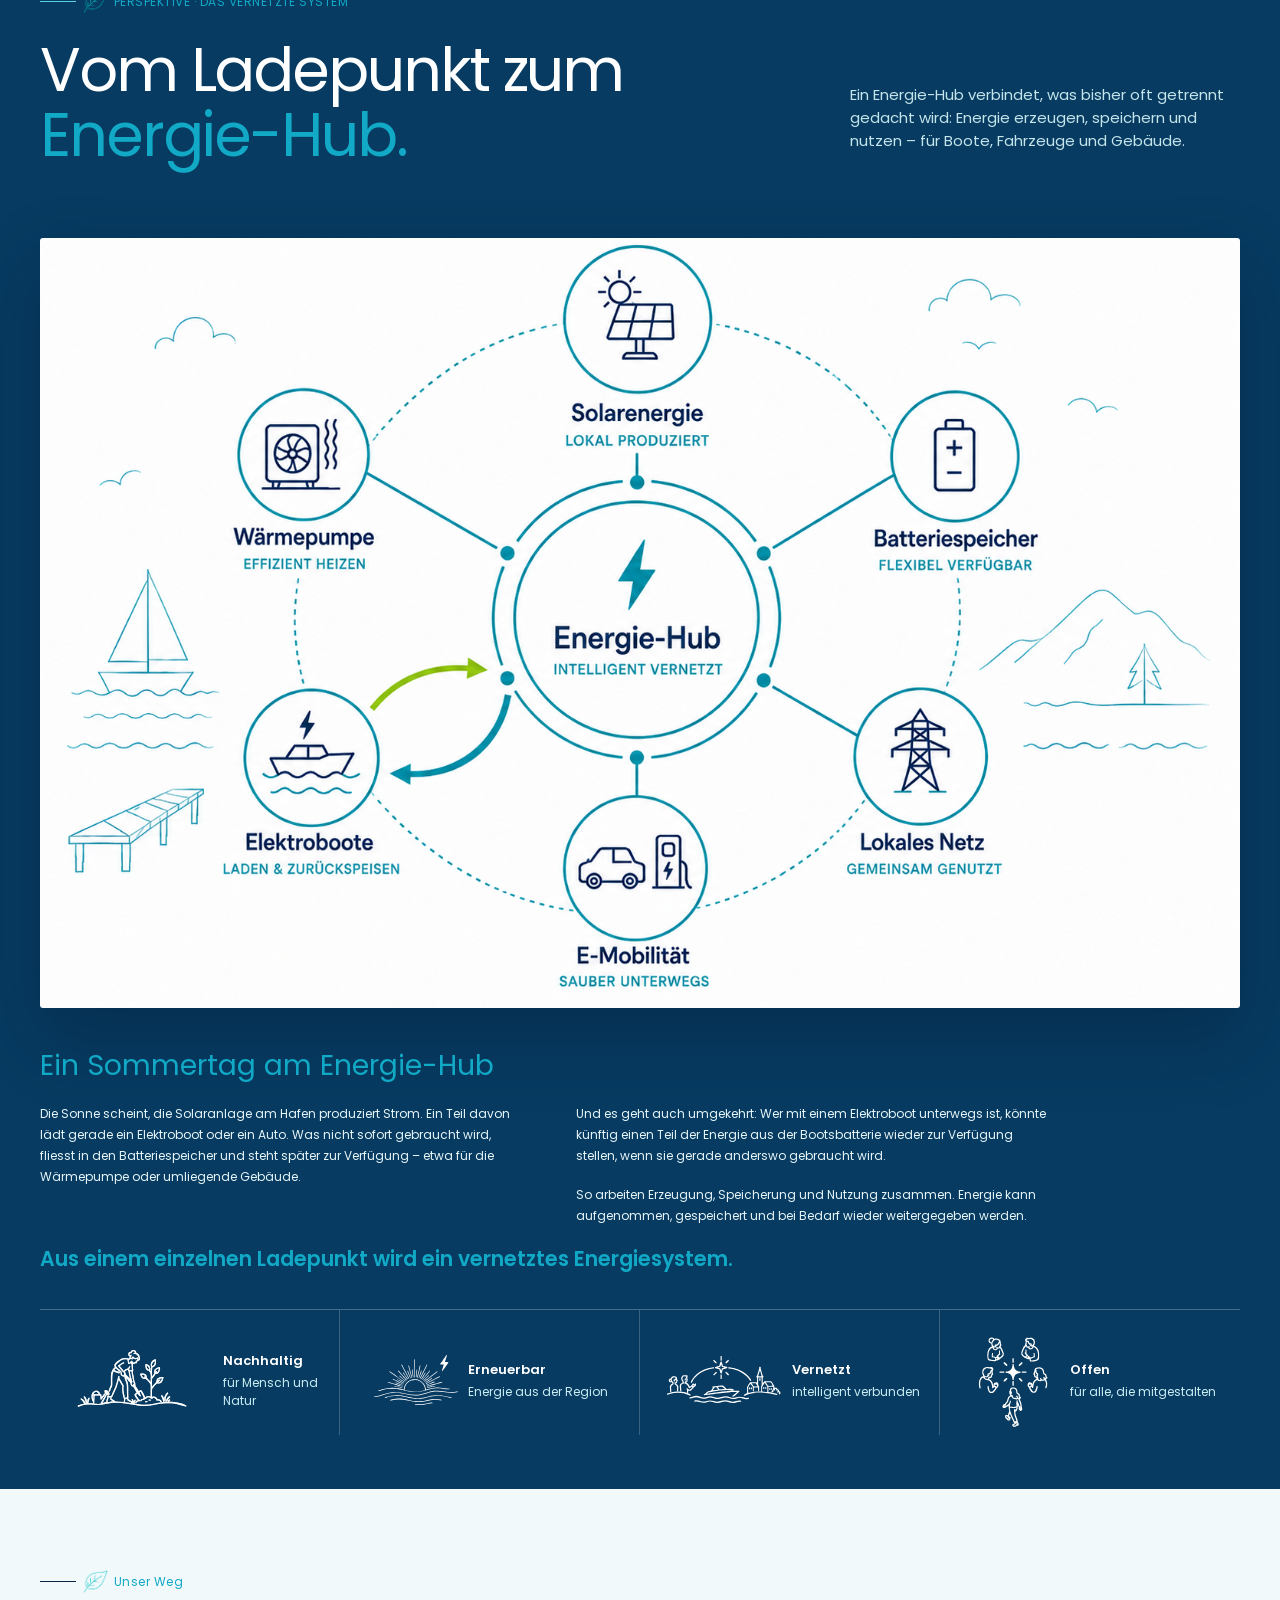
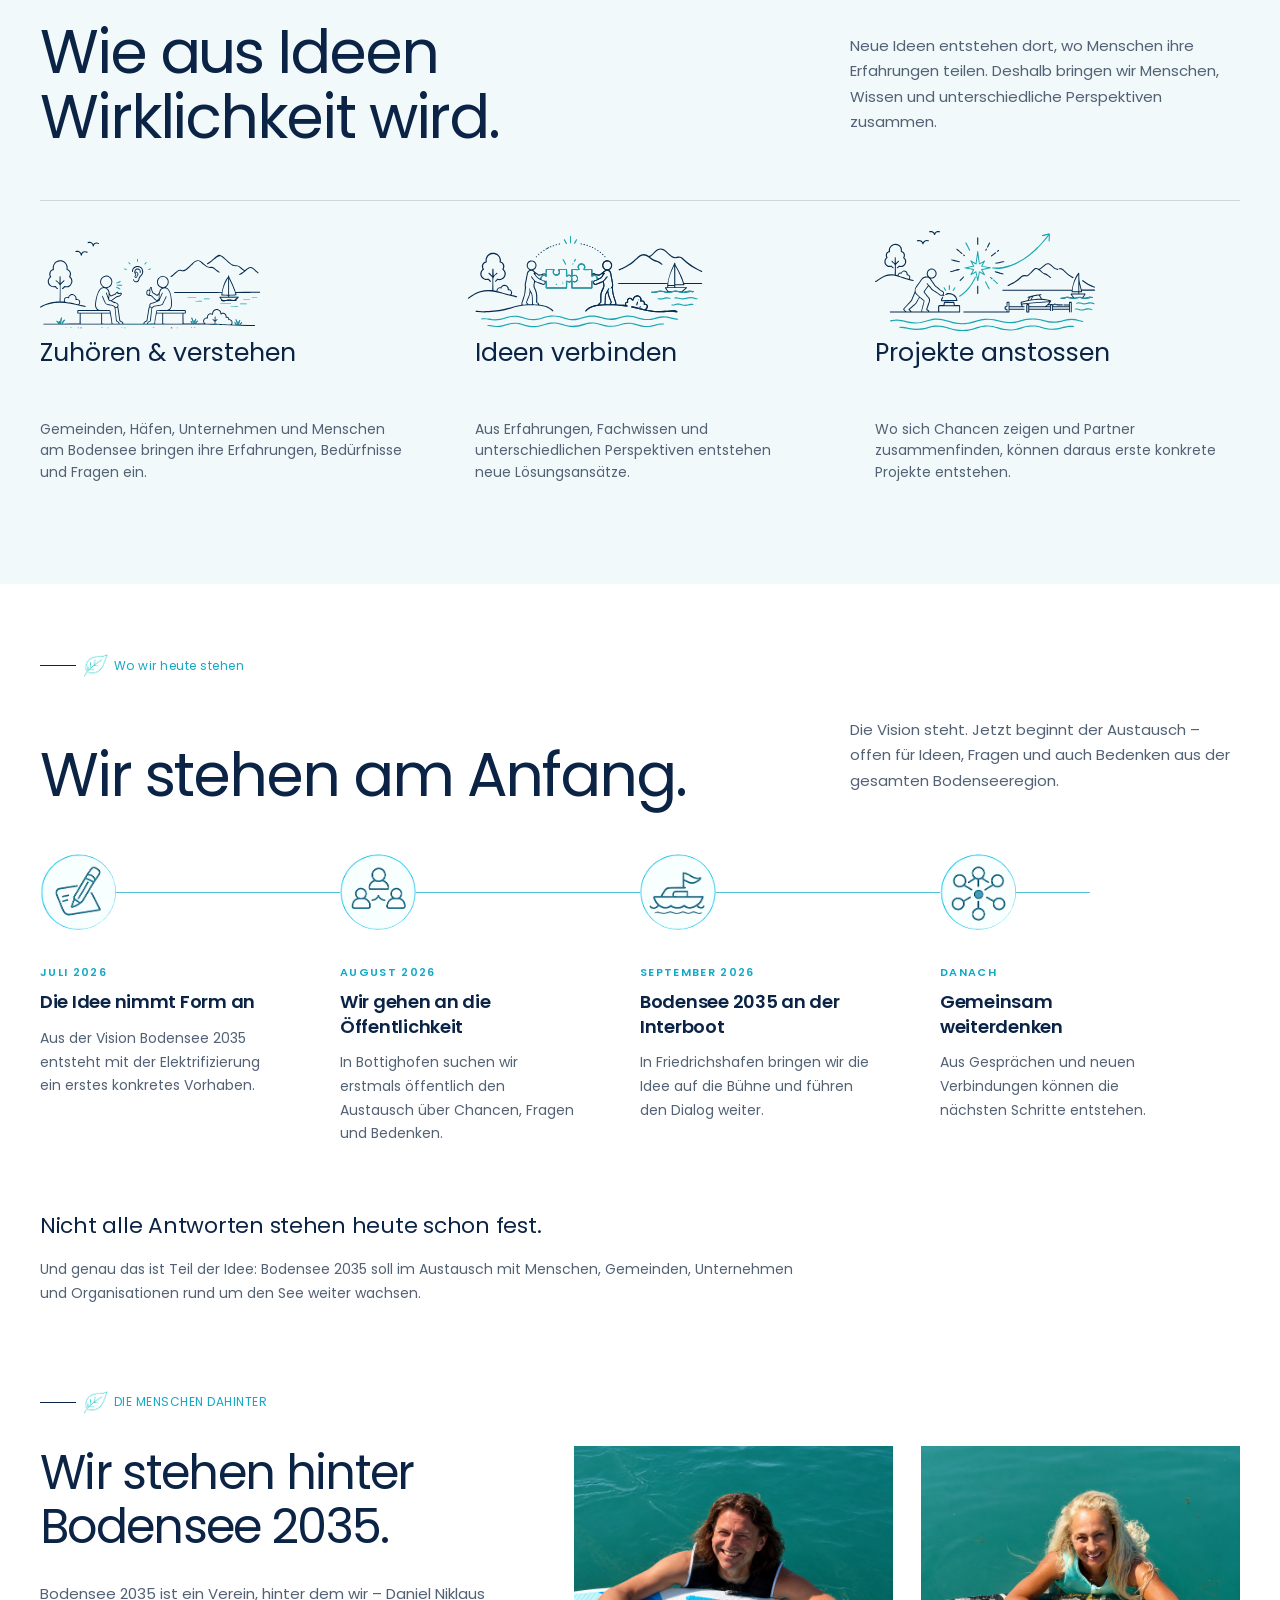
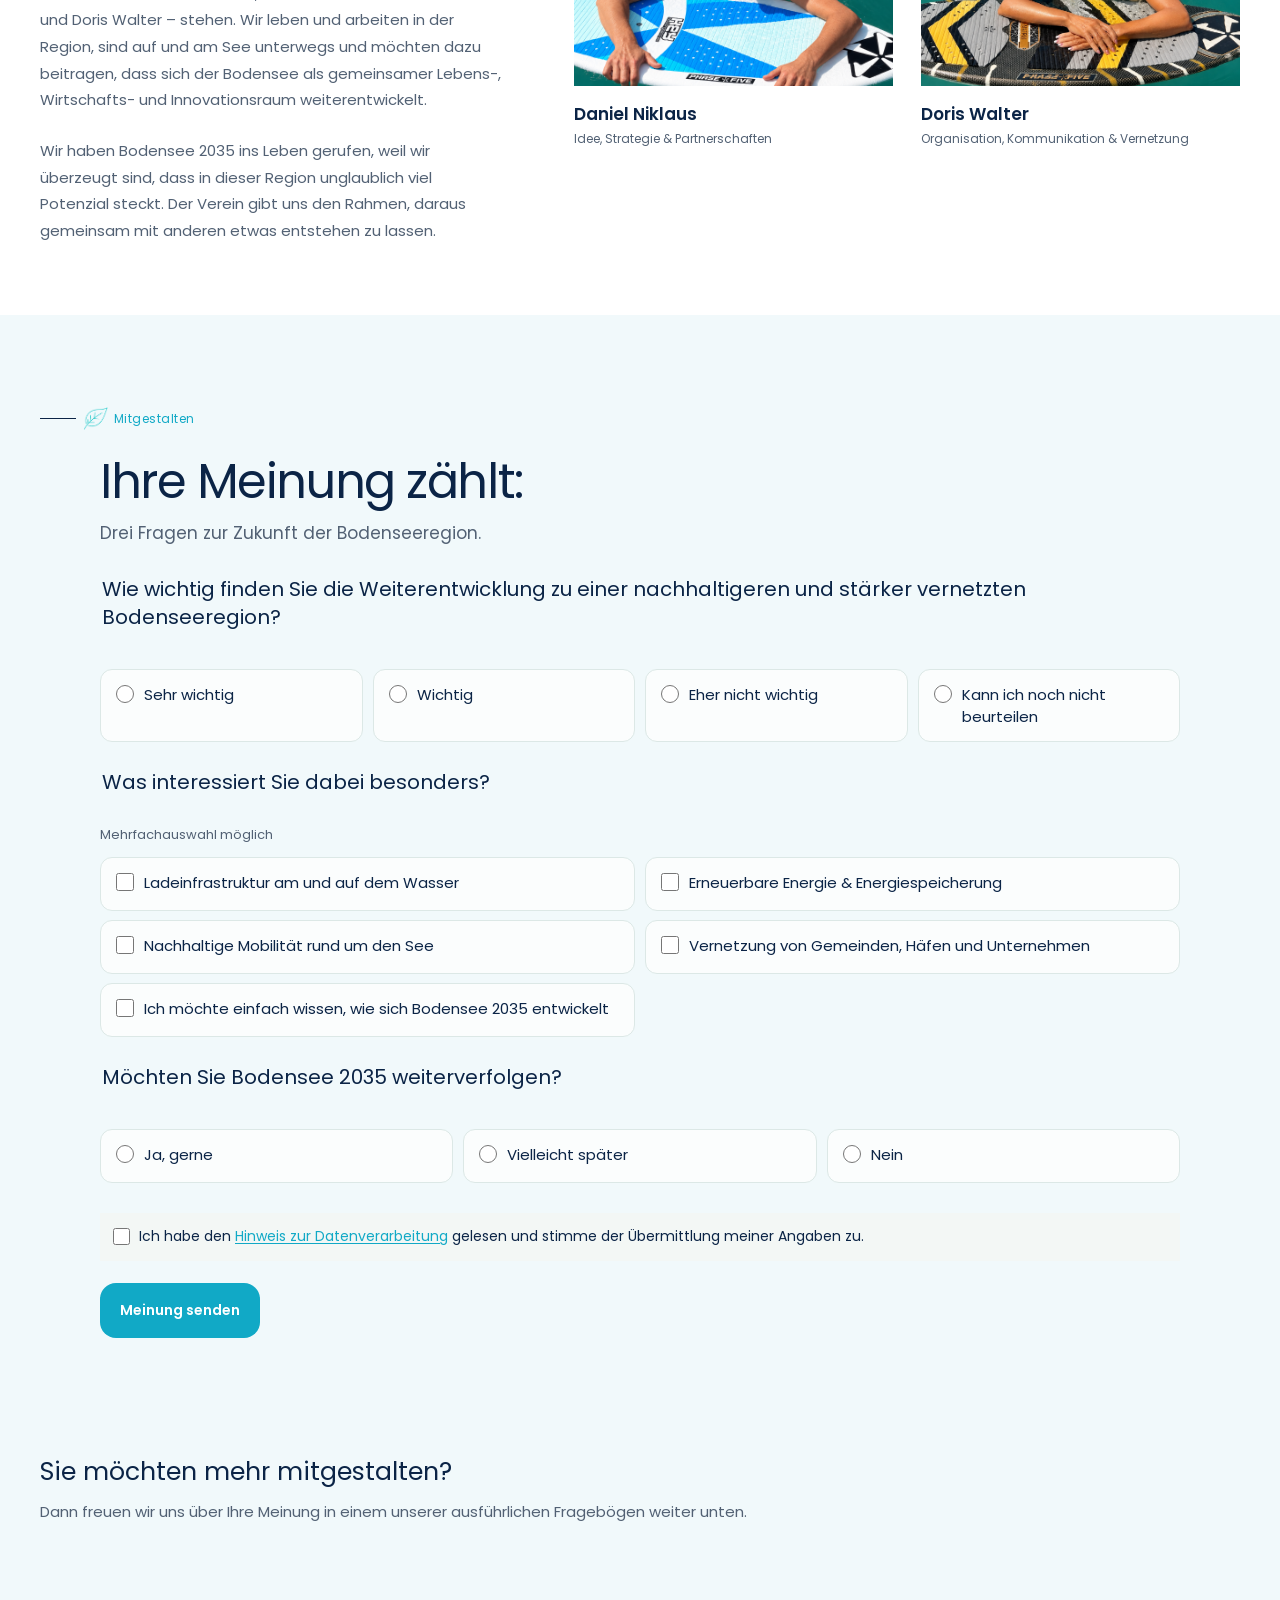
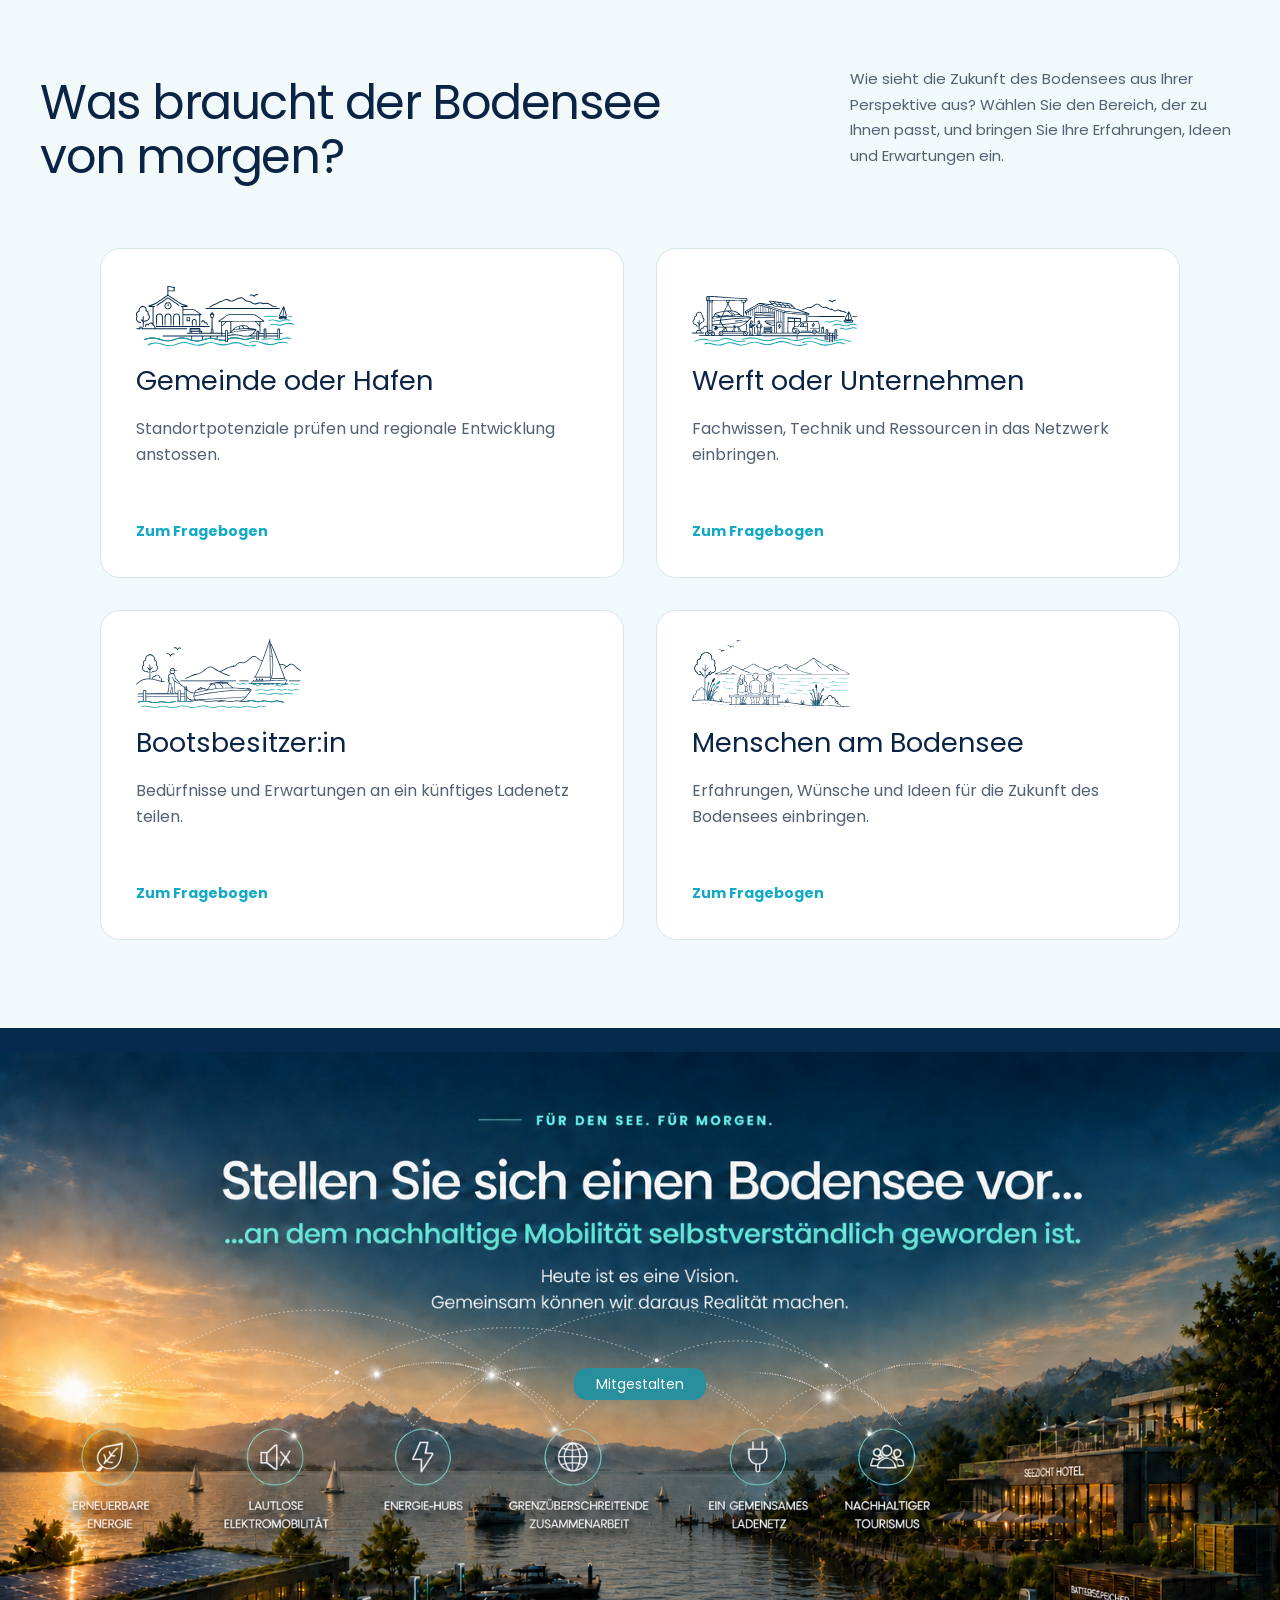
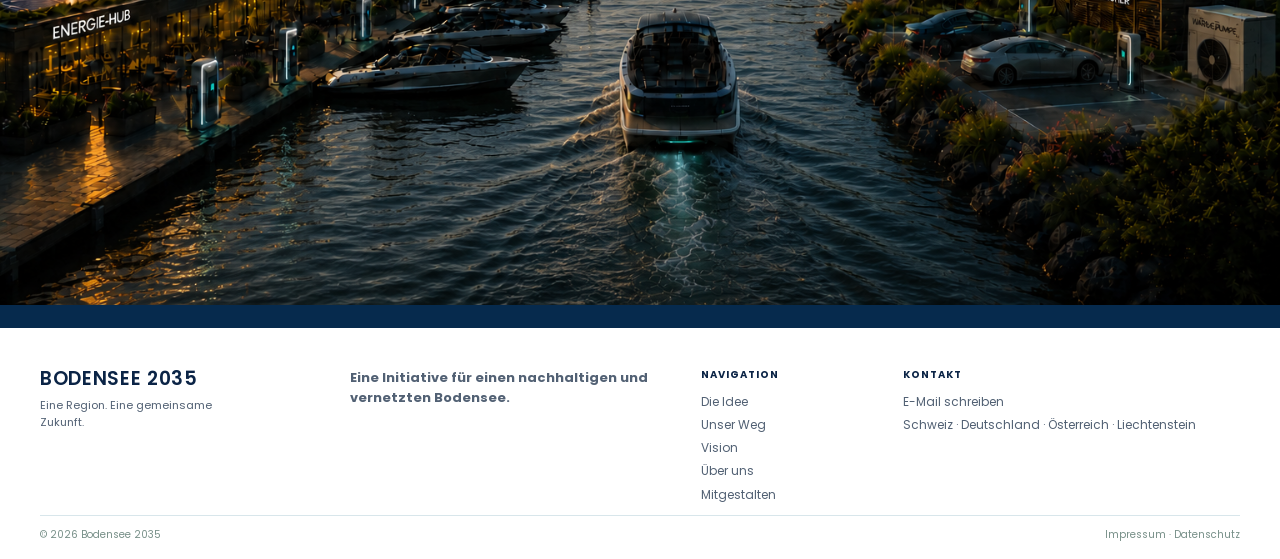
==== commit ceee196a: "Replace Daniel portrait with cleaned version" ====
--- a/index.html
+++ b/index.html
@@ -157,7 +157,7 @@
               </div>
               <div class="people-portraits">
                 <figure>
-                  <img src="assets/daniel-niklaus-bodensee-2035-final.png" width="1404" height="1120" loading="lazy" alt="Daniel Niklaus im Bodensee" />
+                  <img src="assets/daniel-niklaus-bodensee-2035-final-2.png" width="1404" height="1120" loading="lazy" alt="Daniel Niklaus im Bodensee" />
                   <figcaption><strong>Daniel Niklaus</strong><span>Idee, Strategie &amp; Partnerschaften</span></figcaption>
                 </figure>
                 <figure>
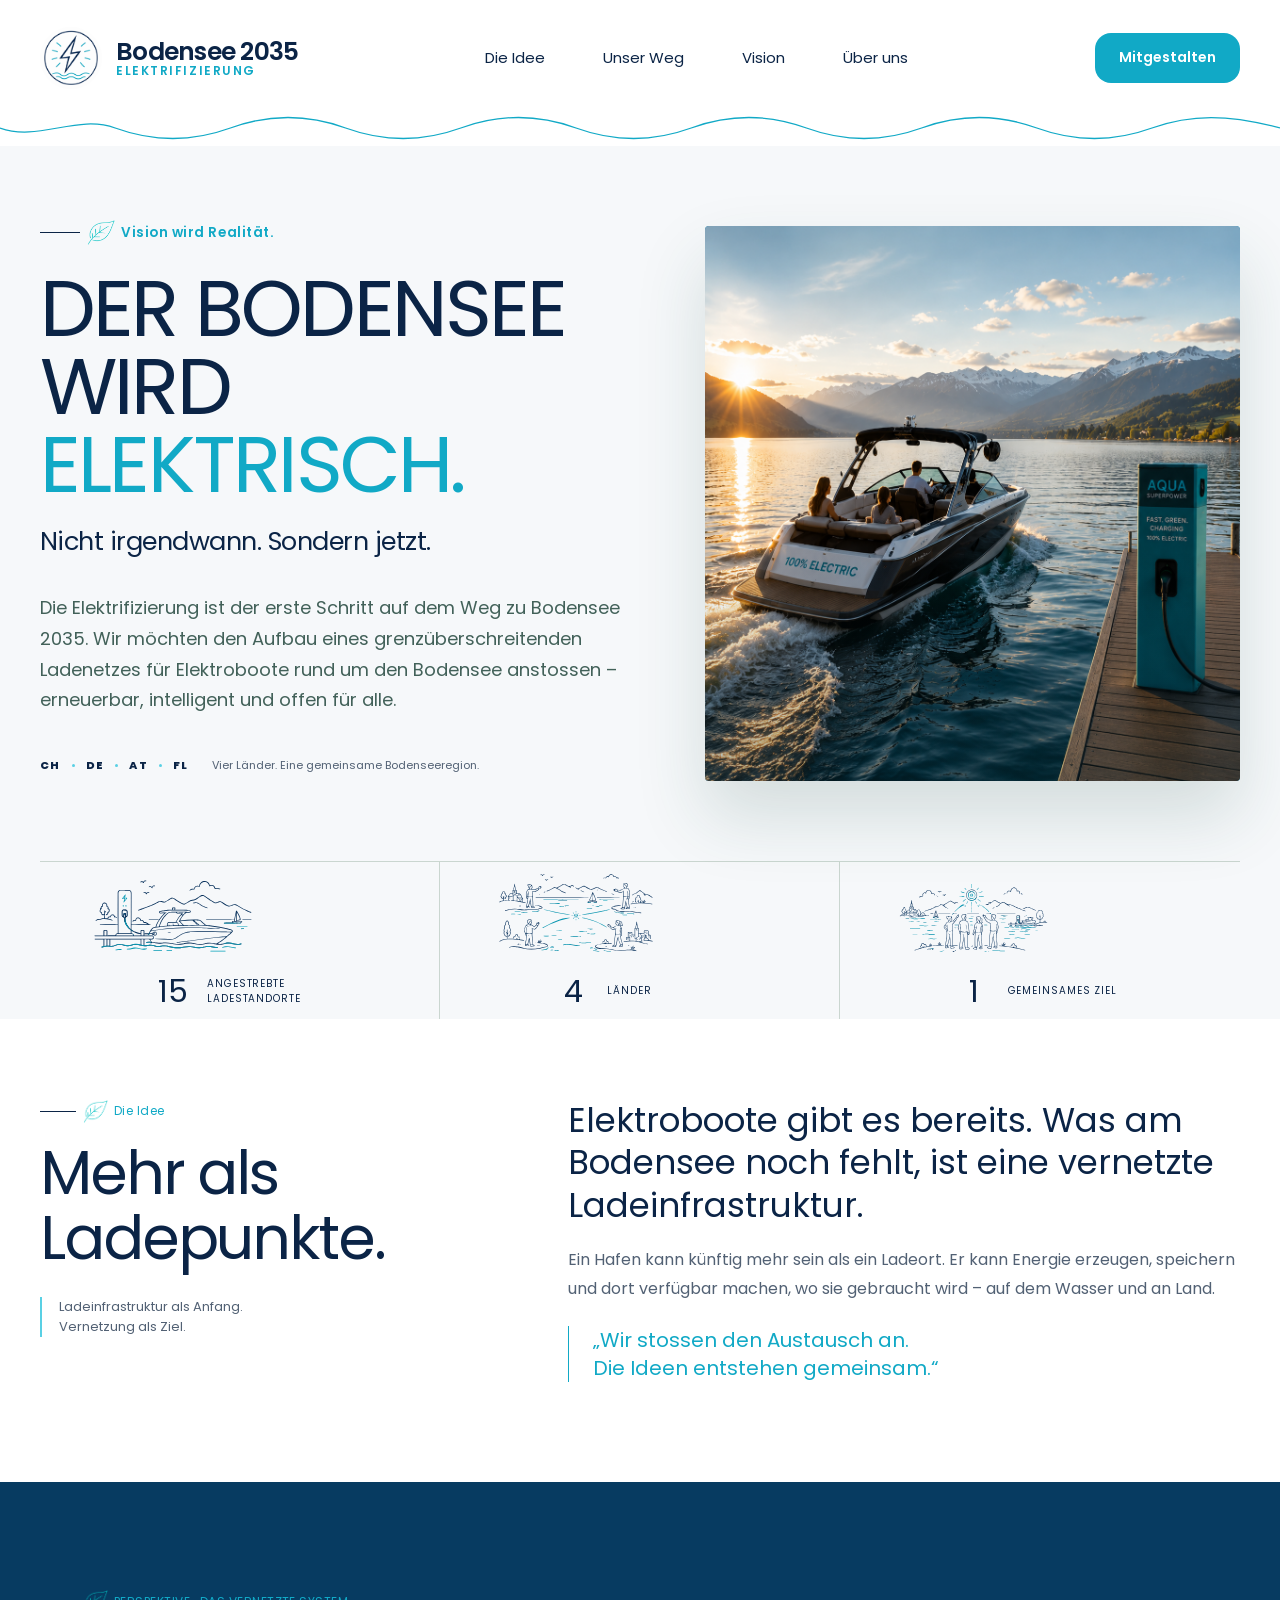
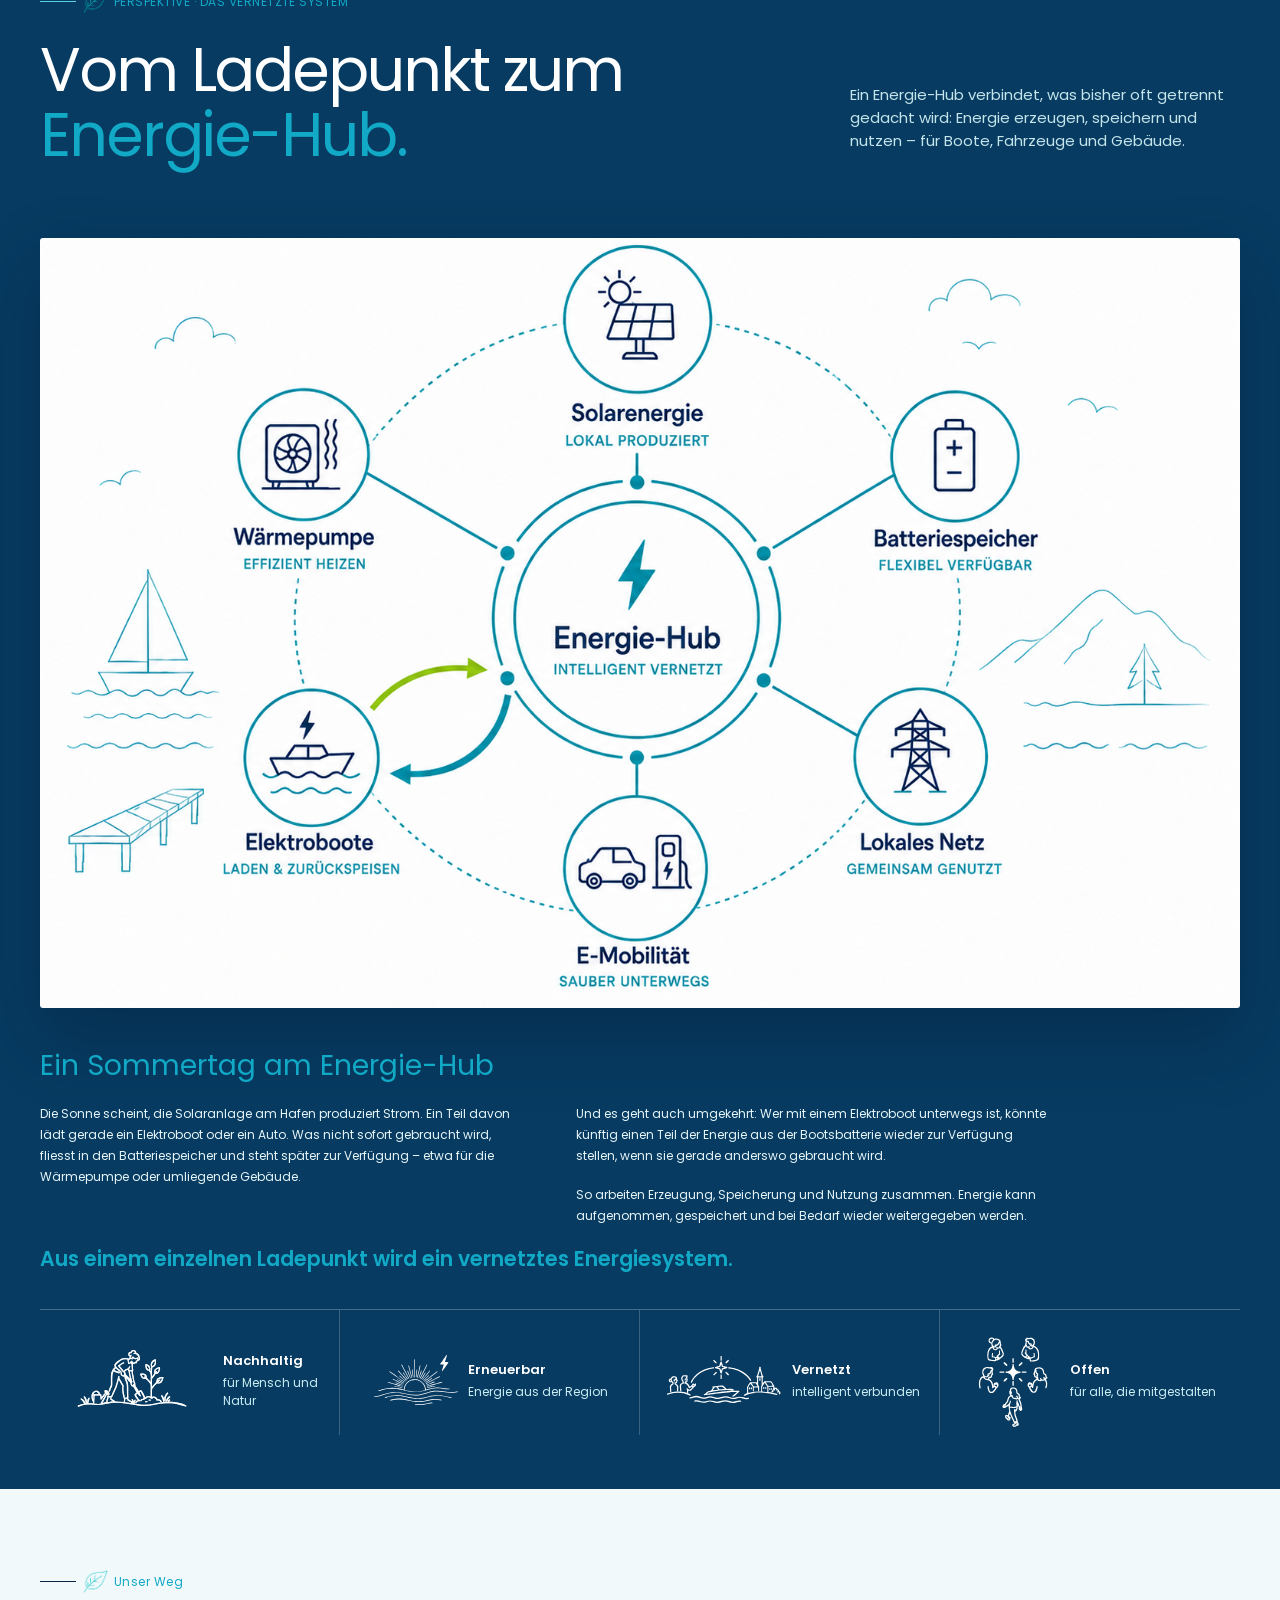
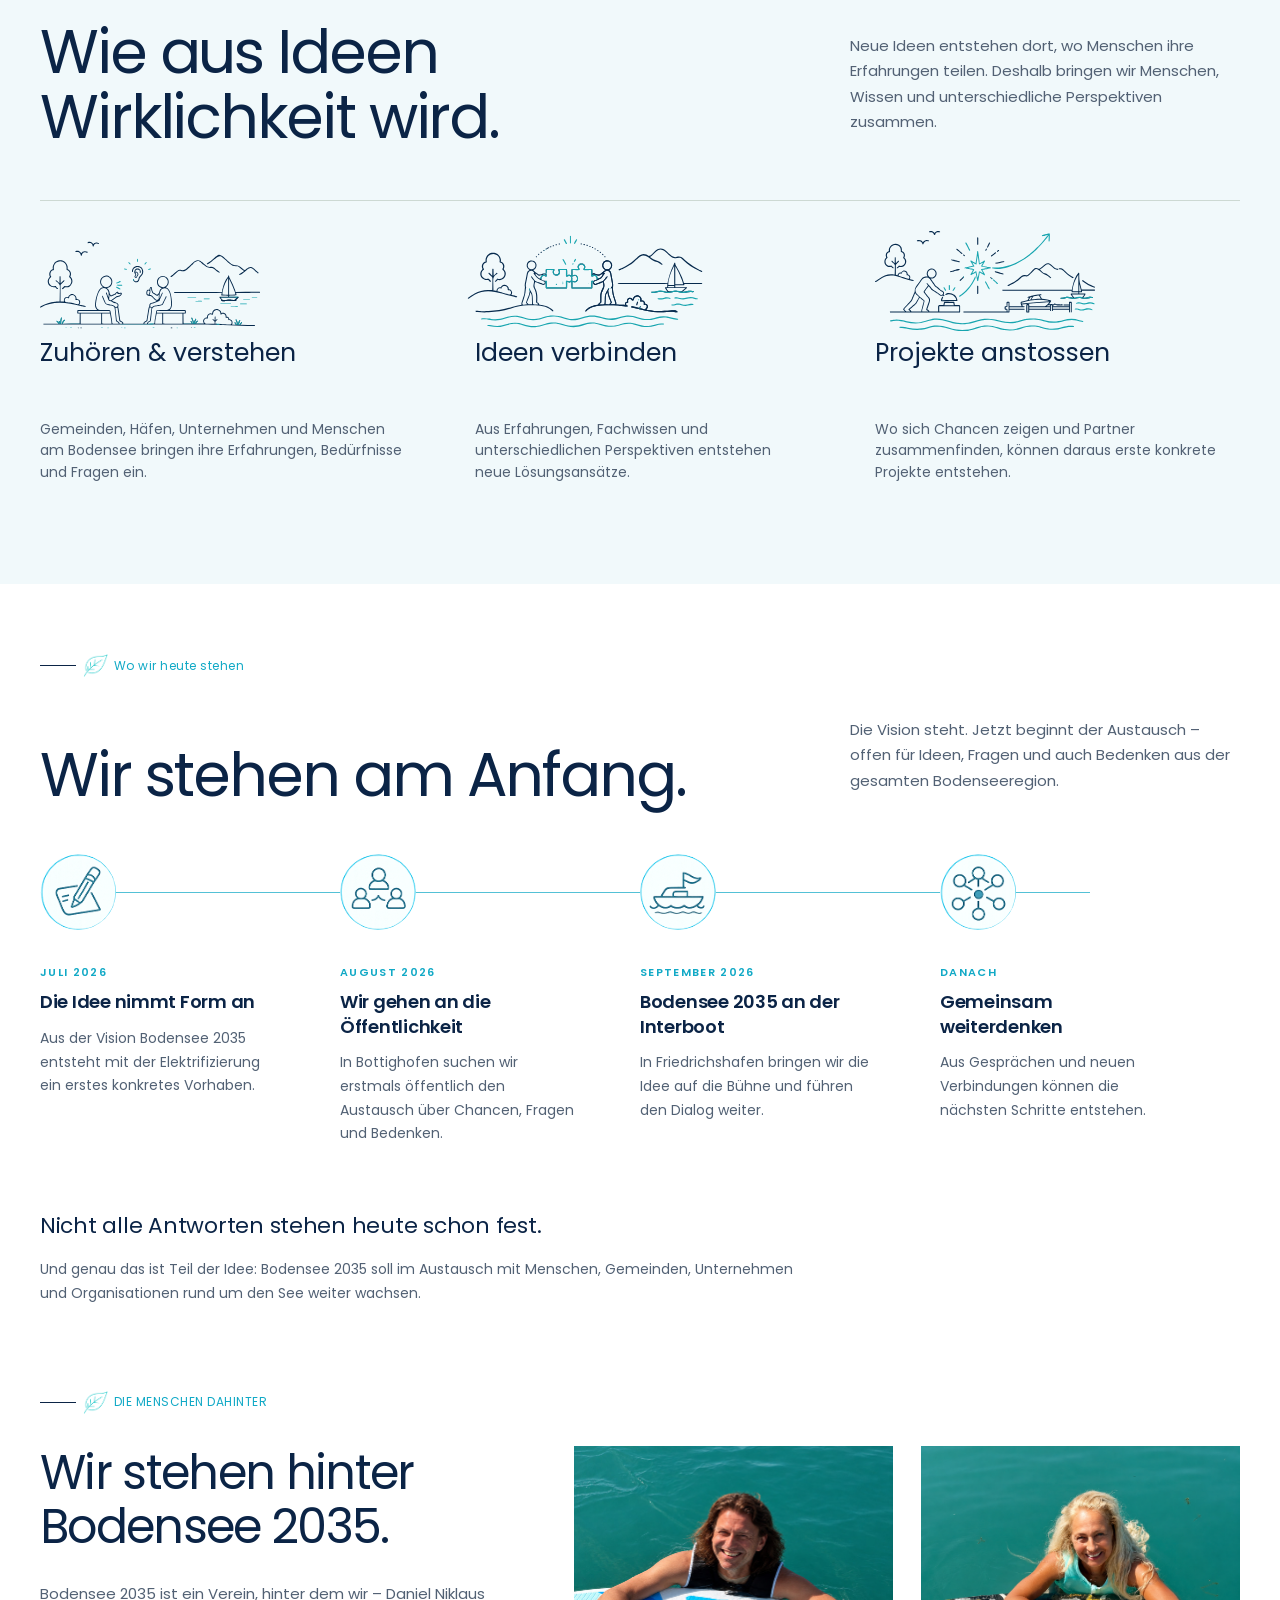
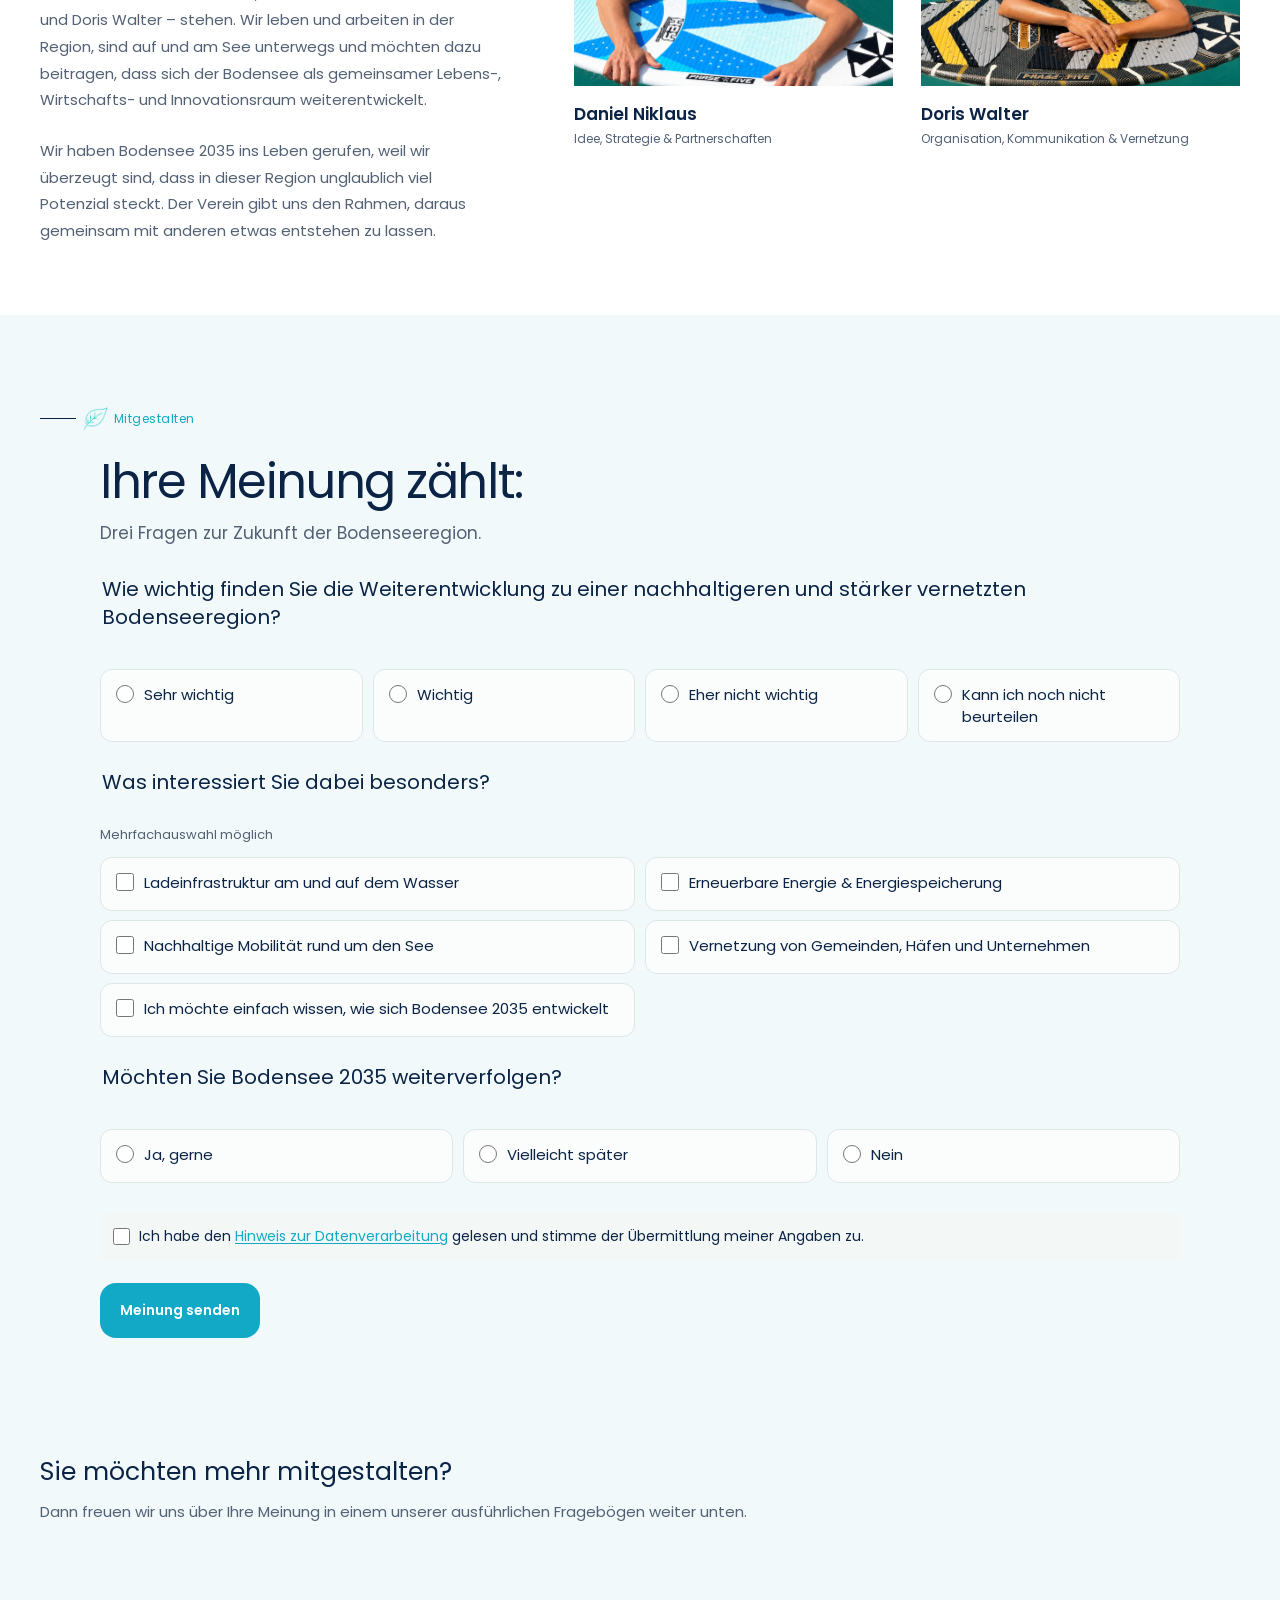
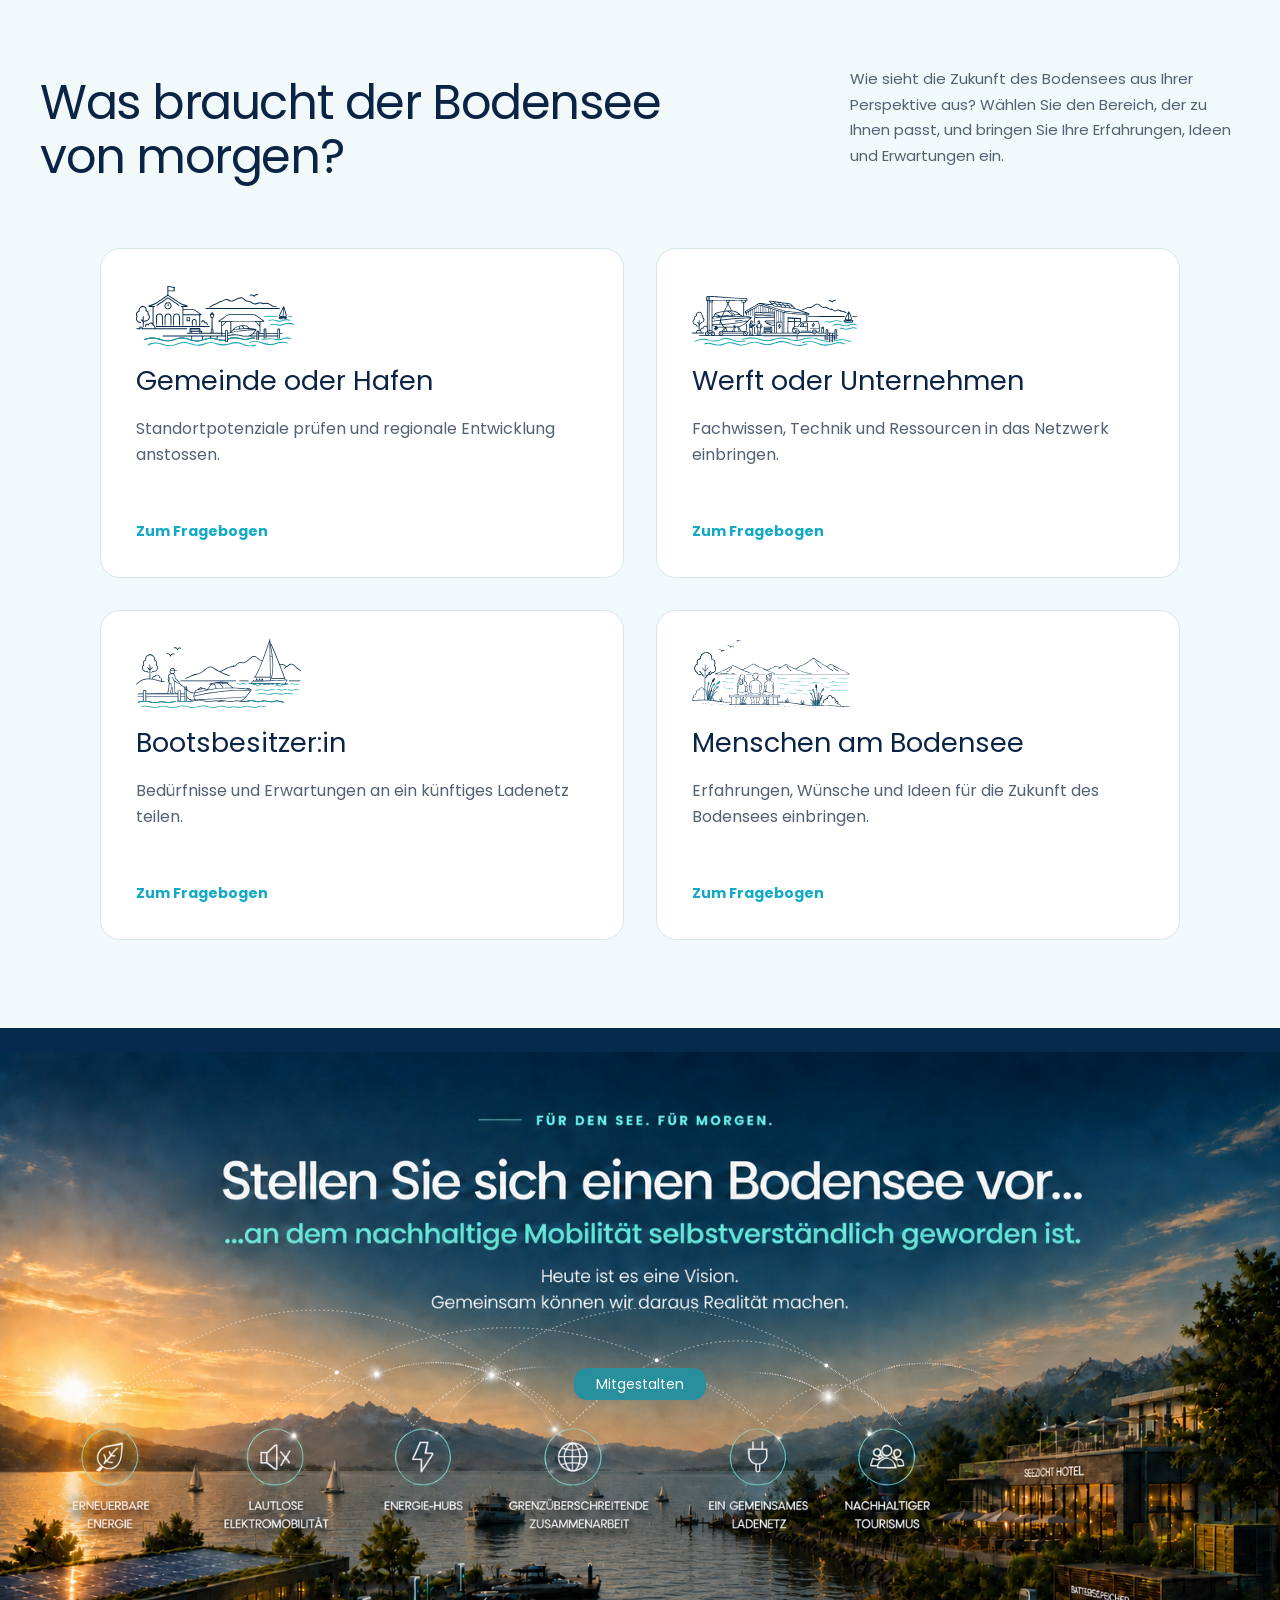
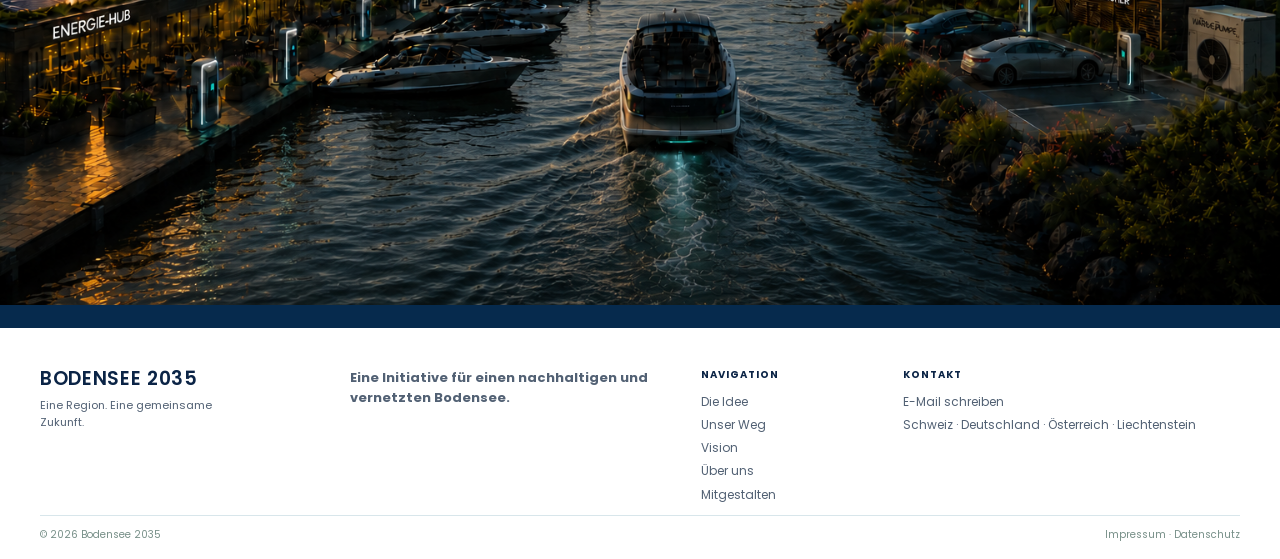
==== commit 5d7b5d35: "Use display-sized Daniel portrait" ====
--- a/index.html
+++ b/index.html
@@ -157,7 +157,7 @@
               </div>
               <div class="people-portraits">
                 <figure>
-                  <img src="assets/daniel-niklaus-bodensee-2035-final-2.png" width="1404" height="1120" loading="lazy" alt="Daniel Niklaus im Bodensee" />
+                  <img src="assets/daniel-niklaus-bodensee-2035-clean-web.jpg" width="640" height="511" loading="lazy" alt="Daniel Niklaus im Bodensee" />
                   <figcaption><strong>Daniel Niklaus</strong><span>Idee, Strategie &amp; Partnerschaften</span></figcaption>
                 </figure>
                 <figure>
